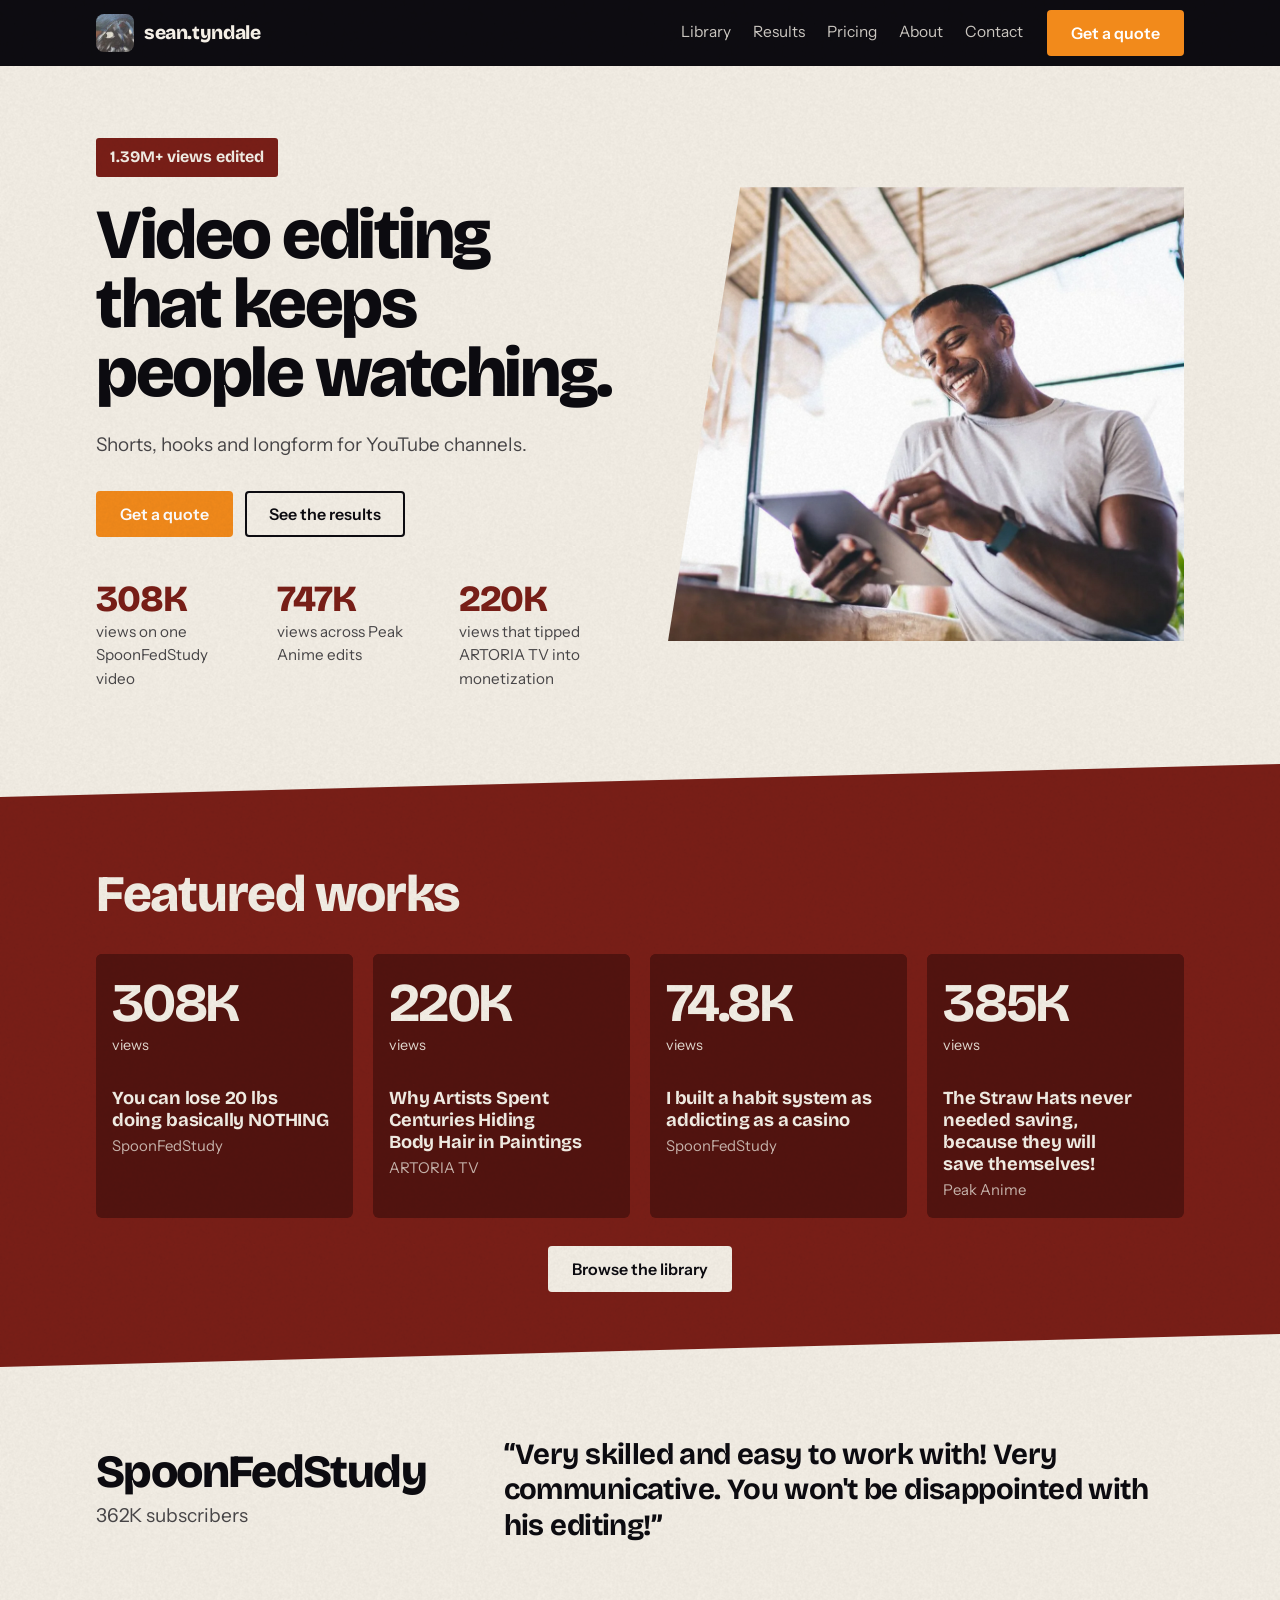
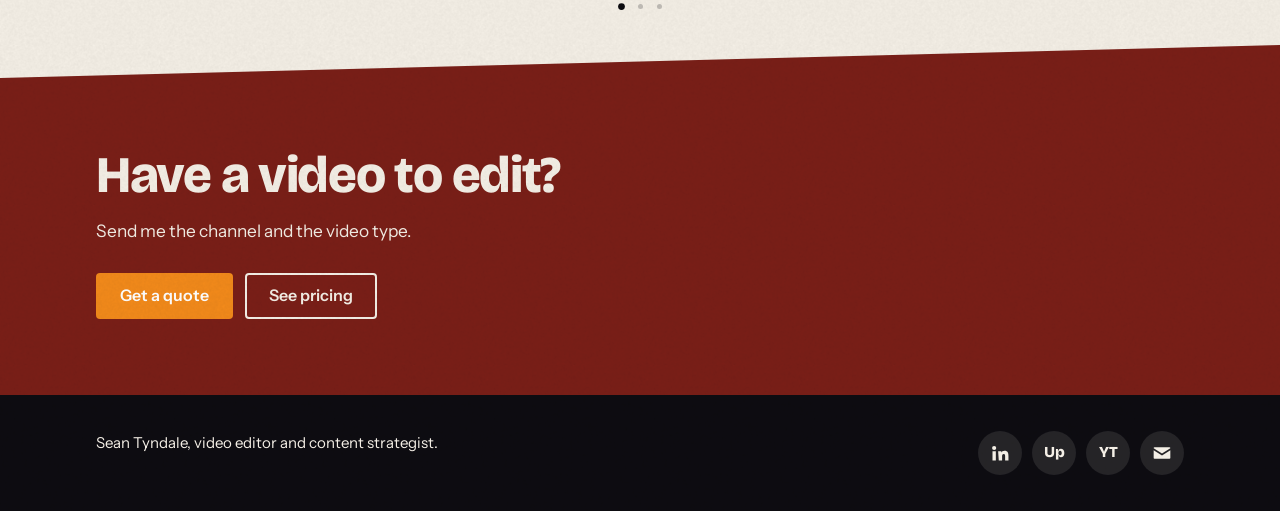
==== index.html @ 6c9477a0 "v213" ====
<!doctype html><html lang="en"><head><!-- build B213-202610221207 --><meta charset="utf-8"><meta name="viewport" content="width=device-width, initial-scale=1, viewport-fit=cover"><title>YouTube Video Editor for Shorts, Hooks and Longform | Sean Tyndale</title><meta name="description" content="Freelance YouTube video editor with 1.39M+ views edited. Shorts, hooks and longform for creators and agencies. Send your channel and get a quote."><link rel="canonical" href="https://seantyndale.com/"><meta name="robots" content="index, follow, max-image-preview:large"><meta name="author" content="Sean Tyndale"><meta property="og:type" content="website"><meta property="og:site_name" content="Sean Tyndale Edits"><meta property="og:locale" content="en_US"><meta property="og:title" content="YouTube Video Editor for Shorts, Hooks and Longform | Sean Tyndale"><meta property="og:description" content="Freelance YouTube video editor with 1.39M+ views edited. Shorts, hooks and longform for creators and agencies. Send your channel and get a quote."><meta property="og:url" content="https://seantyndale.com/"><meta property="og:image" content="https://seantyndale.com/img/og.jpg"><meta property="og:image:width" content="1200"><meta property="og:image:height" content="630"><meta property="og:image:alt" content="Sean Tyndale, freelance video editor, smiling while he works on a tablet"><meta name="twitter:card" content="summary_large_image"><meta name="twitter:title" content="YouTube Video Editor for Shorts, Hooks and Longform | Sean Tyndale"><meta name="twitter:description" content="Freelance YouTube video editor with 1.39M+ views edited. Shorts, hooks and longform for creators and agencies. Send your channel and get a quote."><meta name="twitter:image" content="https://seantyndale.com/img/og.jpg"><script type="application/ld+json">{"@context": "https://schema.org", "@graph": [{"@type": "WebSite", "@id": "https://seantyndale.com/#site", "url": "https://seantyndale.com/", "name": "Sean Tyndale Edits", "inLanguage": "en"}, {"@type": ["ProfessionalService", "Person"], "@id": "https://seantyndale.com/#sean", "name": "Sean Tyndale", "jobTitle": "Video editor and content strategist", "url": "https://seantyndale.com/", "image": "https://seantyndale.com/img/og.jpg", "email": "styndale3gatech@gmail.com", "description": "Freelance video editor for YouTube channels. Shorts, hooks and longform.", "knowsAbout": ["Video editing", "YouTube", "Short-form video", "Longform video", "Motion graphics", "Audience retention"], "alumniOf": {"@type": "CollegeOrUniversity", "name": "Georgia Institute of Technology"}, "areaServed": "Worldwide", "priceRange": "$500 to $3,000", "sameAs": ["https://www.linkedin.com/in/seantyndale/", "https://www.upwork.com/freelancers/~01fd2a1ac1d4c8163d", "https://ytjobs.co/talent/profile/598600"], "makesOffer": [{"@type": "Offer", "name": "Project-based video edit", "price": "500", "priceCurrency": "USD", "description": "Per video, up to 15 minutes, 2 revisions"}, {"@type": "Offer", "name": "Monthly retainer", "price": "1800", "priceCurrency": "USD", "description": "2 longform and 2 short videos per month"}, {"@type": "Offer", "name": "Premium partner", "price": "3000", "priceCurrency": "USD", "description": "3 longform and 3 short videos per month"}]}]}</script><link rel="icon" type="image/png" href="img/favicon.png"><link rel="preload" href="fonts/bricolage.woff2" as="font" type="font/woff2" crossorigin><link rel="preload" href="fonts/instrument-400.woff2" as="font" type="font/woff2" crossorigin><style>#ld{position:fixed;left:50%;bottom:max(20px,env(safe-area-inset-bottom,0px));transform:translate(-50%,12px);z-index:99;display:flex;align-items:center;gap:10px;padding:11px 18px;border-radius:999px;background:#0D0C11;color:#F4EFE6;font:500 14px/1 system-ui,Arial,sans-serif;opacity:0;pointer-events:none;transition:opacity .25s,transform .25s}#ld.on{opacity:1;transform:translate(-50%,0)}#ld i{width:16px;height:16px;border-radius:50%;border:2px solid rgba(244,239,230,.3);border-top-color:#F4EFE6;animation:ldspin .8s linear infinite}@keyframes ldspin{to{transform:rotate(360deg)}}@media(prefers-reduced-motion:reduce){#ld i{animation-duration:2.4s}}</style><script>document.documentElement.className="js";(function(){var el,t;function show(){if(!el&&document.body){el=document.createElement("div");el.id="ld";el.setAttribute("role","status");el.innerHTML="<i></i><span>Loading</span>";document.body.appendChild(el)}if(el)el.className="on"}function hide(){clearTimeout(t);if(el)el.className=""}t=setTimeout(function(){if(document.readyState==="loading")show()},800);document.addEventListener("DOMContentLoaded",hide);addEventListener("load",hide);addEventListener("pageshow",hide);document.addEventListener("click",function(e){var a=e.target.closest&&e.target.closest("a[href]");if(!a||e.defaultPrevented||e.metaKey||e.ctrlKey||e.shiftKey||e.button||a.target||a.hasAttribute("download"))return;var u=a.getAttribute("href")||"";if(!u||u.charAt(0)==="#"||/^(mailto|tel):/i.test(u)||(a.host&&a.host!==location.host))return;clearTimeout(t);t=setTimeout(show,300)})})()</script><link rel="stylesheet" href="styles.css?v=B213-202610221207"></head><body><header class="site-head"><div class="wrap head-in"><a class="mark" href="index.html" aria-label="sean.tyndale, home"><img class="mark-icon" src="img/bear-icon.webp" alt="" width="96" height="96" decoding="async"><span class="mark-name">sean.tyndale</span></a><nav class="links" aria-label="Pages"><a href="library.html">Library</a><a href="results.html">Results</a><a href="pricing.html">Pricing</a><a href="about.html">About</a><a href="contact.html">Contact</a></nav><a class="btn btn-cta" href="contact.html">Get a quote</a></div></header><main>
<section class="hero">
  <div class="wrap">
    <div>
      <span class="badge">1.39M+ views edited</span>
      <h1>Video editing that keeps people watching.</h1>
      <p class="sub">Shorts, hooks and longform for YouTube channels.</p>
      <div class="hero-actions"><a class="btn btn-cta" href="contact.html">Get a quote</a><a class="btn btn-ghost" href="results.html">See the results</a></div>
      <dl class="facts">
        <div><dt>308K</dt><dd>views on one SpoonFedStudy video</dd></div>
        <div><dt>747K</dt><dd>views across Peak Anime edits</dd></div>
        <div><dt>220K</dt><dd>views that tipped ARTORIA TV into monetization</dd></div>
      </dl>
    </div>
    <figure class="art"><img src="img/hero.webp" alt="Sean smiling while he works on a tablet" width="1400" height="934" fetchpriority="high" decoding="async"></figure>
  </div>
</section>

<section class="band band-blue" id="work"><div class="wrap">
  <h2>Featured works</h2>
  <div class="grid two" id="featured"></div>
  <div class="feat-more"><a class="btn btn-light" href="library.html">Browse the library</a></div>
</div></section>

<section class="band band-frost reviews"><div class="wrap">
  <div class="rv" id="rv" aria-label="What clients say">
    <figure class="rv-item on"><blockquote><p>“Very skilled and easy to work with! Very communicative. You won't be disappointed with his editing!”</p></blockquote><figcaption><strong>SpoonFedStudy</strong><span>362K subscribers</span></figcaption></figure>
    <figure class="rv-item"><blockquote><p>“He took our feedback well, communicated clearly, and consistently delivered high-quality edits that fit the style of our channel.”</p></blockquote><figcaption><strong>ARTORIA TV</strong><span>Art history channel</span></figcaption></figure>
    <figure class="rv-item"><blockquote><p>“Sean understood my brand identity from the start and translated it really well into the edit.”</p></blockquote><figcaption><strong>Stack with Charlotte</strong><span>Brand awareness channel</span></figcaption></figure>
  </div>
  <div class="rv-dots" id="rv-dots" role="tablist" aria-label="Choose a quote"></div>
</div></section>
<section class="band band-blue cta-band last"><div class="wrap"><h2>Have a video to edit?</h2><p class="lede">Send me the channel and the video type.</p><div class="hero-actions"><a class="btn btn-cta" href="contact.html">Get a quote</a><a class="btn btn-ghost" href="pricing.html">See pricing</a></div></div></section>
</main><footer class="site-foot"><div class="wrap foot-in"><span>Sean Tyndale, video editor and content strategist.</span><div class="foot-icons"><a href="https://www.linkedin.com/in/seantyndale/" target="_blank" rel="noopener" aria-label="LinkedIn"><svg viewBox="0 0 24 24" aria-hidden="true"><path d="M4.98 3.5a2.5 2.5 0 1 1 0 5 2.5 2.5 0 0 1 0-5zM3 9.75h4V21H3zM9.75 9.75h3.8v1.6h.06c.53-1 1.83-2.05 3.77-2.05 4.03 0 4.77 2.65 4.77 6.1V21h-4v-5.05c0-1.2-.02-2.75-1.68-2.75-1.68 0-1.94 1.31-1.94 2.66V21h-4z"/></svg></a><a href="https://www.upwork.com/freelancers/~01fd2a1ac1d4c8163d" target="_blank" rel="noopener" aria-label="Upwork">Up</a><a href="https://ytjobs.co/talent/profile/598600" target="_blank" rel="noopener" aria-label="YT Jobs">YT</a><a href="mailto:styndale3gatech@gmail.com" aria-label="Email"><svg viewBox="0 0 24 24" aria-hidden="true"><path d="M3 5h18a1 1 0 0 1 1 1v.4l-10 6.3L2 6.4V6a1 1 0 0 1 1-1zm19 3.75V18a1 1 0 0 1-1 1H3a1 1 0 0 1-1-1V8.75l10 6.3z"/></svg></a></div></div></footer><script src="data.js?v=B213-202610221207"></script><script src="site.js?v=B213-202610221207"></script></body></html>
---- styles.css ----
@font-face{font-family:Bricolage Grotesque;font-style:normal;font-weight:200 800;font-display:swap;src:url(fonts/bricolage.woff2) format("woff2")}@font-face{font-family:Instrument Sans;font-style:normal;font-weight:400;font-display:swap;src:url(fonts/instrument-400.woff2) format("woff2")}@font-face{font-family:Instrument Sans;font-style:normal;font-weight:500;font-display:swap;src:url(fonts/instrument-500.woff2) format("woff2")}@font-face{font-family:Instrument Sans;font-style:normal;font-weight:600;font-display:swap;src:url(fonts/instrument-600.woff2) format("woff2")}@font-face{font-family:IBM Plex Mono;font-style:normal;font-weight:400;font-display:swap;src:url(fonts/plexmono-400.woff2) format("woff2")}@font-face{font-family:IBM Plex Mono;font-style:normal;font-weight:500;font-display:swap;src:url(fonts/plexmono-500.woff2) format("woff2")}@font-face{font-family:Bricolage Grotesque;font-style:normal;font-weight:200 800;font-display:swap;src:url(fonts/bricolage.woff2) format("woff2")}@font-face{font-family:Instrument Sans;font-style:normal;font-weight:400;font-display:swap;src:url(fonts/instrument-400.woff2) format("woff2")}@font-face{font-family:Instrument Sans;font-style:normal;font-weight:500;font-display:swap;src:url(fonts/instrument-500.woff2) format("woff2")}@font-face{font-family:Instrument Sans;font-style:normal;font-weight:600;font-display:swap;src:url(fonts/instrument-600.woff2) format("woff2")}@font-face{font-family:IBM Plex Mono;font-style:normal;font-weight:400;font-display:swap;src:url(fonts/plexmono-400.woff2) format("woff2")}@font-face{font-family:IBM Plex Mono;font-style:normal;font-weight:500;font-display:swap;src:url(fonts/plexmono-500.woff2) format("woff2")}:root{--ink: #0D0C11;--blue: #7A1F18;--teal: #12388A;--orange: #F28A1B;--frost: #F4EFE6;--gold: #F6B72E;--card-ink: #15141C;--font-display: "Bricolage Grotesque", "Arial Narrow", Arial, sans-serif;--font-body: "Instrument Sans", Arial, Helvetica, sans-serif;--font-mono: "IBM Plex Mono", "Courier New", monospace;--bg: var(--ink);--fg: var(--frost);--muted: rgba(244, 239, 230, .74);--line: rgba(244, 239, 230, .2);--card: var(--card-ink);--card-fg: var(--frost);--card-muted: rgba(244, 239, 230, .74);color-scheme:dark}.band-blue{--bg: var(--blue);--fg: var(--frost);--muted: rgba(244,239,230,.84);--line: rgba(244,239,230,.34);--card-fg: var(--frost);--card-muted: rgba(244,239,230,.74)}.band-teal{--bg: var(--teal);--fg: var(--frost);--muted: rgba(244,239,230,.86);--line: rgba(244,239,230,.34);--card: var(--ink);--card-fg: var(--frost);--card-muted: rgba(244,239,230,.74)}.band-frost,.hero,.page-head{--bg: var(--frost);--fg: var(--ink);--muted: rgba(13,12,17,.74);--line: rgba(13,12,17,.24);--card: #FBF8F2;--card-fg: var(--ink);--card-muted: rgba(13,12,17,.72)}.band{background:var(--bg);color:var(--fg);padding-top:104px;padding-bottom:76px;margin-top:-34px;-webkit-clip-path:polygon(0 33px,100% 0,100% 100%,0 100%);clip-path:polygon(0 33px,100% 0,100% 100%,0 100%);position:relative}.band.last{-webkit-clip-path:polygon(0 33px,100% 0,100% 100%,0 100%);clip-path:polygon(0 33px,100% 0,100% 100%,0 100%)}*{box-sizing:border-box}html{scroll-behavior:smooth;scroll-padding-top:120px;background:var(--ink)}body{margin:0;background:var(--ink);color:var(--frost);font-family:var(--font-body);font-size:16px;line-height:1.55}body:before{content:"";position:fixed;inset:0 0 auto;height:env(safe-area-inset-top,0px);z-index:20;background:var(--ink)}a{color:inherit}:focus-visible{outline:3px solid var(--frost);outline-offset:3px}.band-frost :focus-visible,.hero :focus-visible,.page-head :focus-visible{outline-color:var(--blue)}h1,h2,h3{font-family:var(--font-display);text-wrap:balance;margin:0;line-height:1.04;letter-spacing:-.025em}p{margin:0}.wrap{max-width:1120px;margin-left:auto;margin-right:auto;padding-left:max(16px,env(safe-area-inset-left,0px));padding-right:max(16px,env(safe-area-inset-right,0px))}h2{font-size:clamp(2rem,4.6vw,3.2rem);font-weight:800;max-width:20ch}h3{font-weight:700}.lede{color:var(--muted);max-width:60ch;margin-top:16px;font-size:1.08rem}.site-head{position:-webkit-sticky;position:sticky;top:env(safe-area-inset-top,0px);z-index:19;background:var(--ink)}.head-in{display:flex;flex-wrap:wrap;align-items:center;gap:4px 24px;padding-block:10px}.mark{font-family:var(--font-display);font-weight:800;font-size:1.2rem;color:var(--frost);text-decoration:none;letter-spacing:-.02em;margin-right:auto}.links{display:flex;gap:22px}.links a{color:#f4efe6d1;text-decoration:none;font-size:.97rem;padding:8px 0;border-bottom:2px solid transparent}.links a:hover{color:var(--frost)}.links a[aria-current=page]{color:var(--frost);border-bottom-color:var(--frost)}.btn{display:inline-flex;align-items:center;justify-content:center;min-height:46px;padding:0 22px;border-radius:4px;font-family:var(--font-body);font-weight:600;font-size:1rem;text-decoration:none;cursor:pointer;border:2px solid transparent}.btn-ghost{background:transparent;color:var(--fg);border-color:var(--fg)}.btn-ghost:hover{background:#f4efe61f}.band-frost .btn-ghost:hover,.hero .btn-ghost:hover,.page-head .btn-ghost:hover{background:#0d0c1114}.hero,.page-head{position:relative;overflow:hidden;color:var(--ink);background:var(--frost)}.page-head{padding-block:64px 88px}.hero{padding-block:72px 108px}.hero .wrap{display:grid;gap:40px 56px;grid-template-columns:minmax(0,1fr) minmax(0,1fr);align-items:center}.hero h1{font-size:clamp(2.6rem,6.2vw,4.9rem);max-width:13ch;line-height:.98;letter-spacing:-.035em}.badge{display:inline-block;background:var(--ink);color:var(--frost);font-family:var(--font-display);font-weight:700;font-size:1rem;padding:7px 14px;border-radius:3px;margin-bottom:24px}.art{margin:0}.art img{display:block;width:100%;height:auto;aspect-ratio:5 / 4;object-fit:cover;object-position:58% 30%;-webkit-clip-path:polygon(14% 0,100% 0,100% 100%,0 100%);clip-path:polygon(14% 0,100% 0,100% 100%,0 100%)}.rain{position:absolute;top:0;right:0;bottom:0;left:0;width:100%;height:100%;pointer-events:none}.hero .wrap,.page-head .wrap{position:relative}.role{font-weight:500;margin-bottom:20px;font-size:1.05rem}h1{font-size:clamp(2.8rem,8.6vw,6.6rem);font-weight:800;max-width:13ch;letter-spacing:-.04em}.page-head h1{font-size:clamp(2.4rem,6.4vw,4.6rem);max-width:16ch}.hero .sub,.page-head .sub{font-size:1.18rem;max-width:52ch;margin-top:22px;color:var(--muted)}.hero-actions{display:flex;flex-wrap:wrap;gap:12px;margin-top:32px}.facts{flex-wrap:wrap;margin:44px 0 0;padding:0}.facts dt{font-family:var(--font-display);font-size:2.3rem;font-weight:800;letter-spacing:-.03em;line-height:1}.facts dd{margin:2px 0 0;color:var(--muted);font-size:.95rem}.grid{display:grid;gap:20px;grid-template-columns:repeat(auto-fill,minmax(min(100%,300px),1fr));margin-top:32px}.grid.two{grid-template-columns:repeat(auto-fit,minmax(min(100%,440px),1fr))}.card{display:flex;flex-direction:column;min-width:0;background:var(--card);color:var(--card-fg);border-radius:6px;overflow:hidden}.thumb{position:relative;aspect-ratio:2.2 / 1;max-width:100%;display:flex;flex-direction:column;justify-content:flex-end;padding:16px 16px 14px;overflow:hidden;background:var(--blue);color:var(--frost)}.thumb .tc,.thumb .res{position:absolute;z-index:1;font-family:var(--font-mono);font-size:.75rem;background:#0d0c11c7;color:var(--frost);padding:2px 6px;border-radius:3px}.card-body{display:flex;flex-direction:column;padding:16px;flex:1;min-width:0}.card h3{font-size:1.15rem;line-height:1.2;letter-spacing:-.01em}.client{color:var(--card-muted);font-size:.93rem}.desc{color:var(--card-muted);font-size:.94rem}.watch{margin-top:auto;padding-top:6px;font-weight:600;font-size:.96rem;color:var(--card-fg)}.timeline{margin-top:8px;display:flex;align-items:stretch;gap:12px}.tl-track{flex:1;display:flex;gap:3px;min-width:0}.seg{position:relative;flex-grow:var(--n, 1);flex-basis:0;min-width:88px;text-align:left;cursor:pointer;font:inherit;color:var(--frost);background:#0d0c1166;border:0;border-radius:3px;padding:12px 12px 14px}.seg .nm{font-family:var(--font-display);font-weight:700;font-size:1.15rem;display:block}.seg .ct{font-family:var(--font-mono);font-size:.8rem;color:#f4efe6c7}.seg[aria-pressed=true]{background:var(--frost);color:var(--ink)}.seg[aria-pressed=true] .ct{color:#0d0c11c2}.tl-all{flex:none;flex-grow:0;flex-basis:auto;min-width:64px}.filters{display:flex;flex-wrap:wrap;gap:12px 24px;margin-top:28px;align-items:center}.chips{display:flex;flex-wrap:wrap;gap:8px}.chip{font:inherit;font-size:.9rem;color:var(--frost);background:transparent;border:1px solid rgba(244,239,230,.5);border-radius:999px;cursor:pointer}.chip[aria-pressed=true]{background:var(--frost);color:var(--ink);border-color:var(--frost)}.typeseg button[aria-pressed=true]{background:var(--frost);color:var(--ink)}.count{color:var(--muted);font-size:.95rem}.clear{font:inherit;background:none;border:0;color:inherit;cursor:pointer;text-decoration:underline;padding:0}.empty{margin-top:28px;padding:28px;background:#f4efe614;border-radius:6px;color:var(--muted)}.split{display:grid;gap:48px;grid-template-columns:repeat(auto-fit,minmax(min(100%,420px),1fr));margin-top:36px}.bignums{display:grid;gap:32px;grid-template-columns:repeat(auto-fit,minmax(min(100%,240px),1fr));margin-top:36px}.bignums b{font-family:var(--font-display);font-weight:800;font-size:clamp(2.6rem,6vw,4rem);letter-spacing:-.03em;display:block;line-height:1}.bignums span{display:block;margin-top:8px;color:var(--muted);max-width:26ch}.reviews{display:grid;gap:28px;grid-template-columns:repeat(auto-fit,minmax(min(100%,300px),1fr));margin-top:32px}.prose{max-width:64ch;margin-top:18px;font-size:1.05rem}.prose p+p{margin-top:16px}.price{font-family:var(--font-mono);font-size:2.3rem;font-weight:500}.price small{font-size:.92rem;color:var(--card-muted)}.mail{font-family:var(--font-mono);font-size:clamp(1.1rem,3.2vw,1.6rem);-webkit-user-select:all;user-select:all;overflow-wrap:anywhere}.copied{color:var(--muted);font-size:.92rem;min-height:1.5em;margin-top:10px}.list{margin:18px 0 0;padding-left:20px;max-width:58ch;display:grid;gap:6px;font-size:1.05rem}.cta-band h2{max-width:22ch}.cta-band .hero-actions{margin-top:28px}footer.site-foot{background:var(--ink);color:var(--frost);padding-block:36px;font-size:.94rem}.foot-in{display:flex;flex-wrap:wrap;gap:12px 32px;justify-content:space-between}.foot-in nav{display:flex;flex-wrap:wrap;gap:8px 20px}.foot-in a{color:#f4efe6cc;text-decoration:none}.foot-in a:hover{color:var(--frost);text-decoration:underline}@media(max-width:700px){.links{order:3;width:100%;overflow-x:auto;padding-bottom:2px}.band{padding-block:56px}.hero{padding-block:64px 40px}.page-head{padding-block:44px 40px}.timeline{flex-wrap:wrap}.tl-track{flex-basis:100%}}@media(prefers-reduced-motion:reduce){html{scroll-behavior:auto}}.client-row{display:grid;grid-template-columns:minmax(0,1fr) minmax(0,1.7fr);align-items:start}.client-row h2{font-size:clamp(1.9rem,4vw,2.7rem)}.client-row .who{color:var(--muted);margin-top:10px;font-size:1.05rem}.client-row .bignums{margin-top:0}.client-row .bignums b{font-size:clamp(2.4rem,5vw,3.6rem)}.client-row .why{grid-column:2;color:var(--muted);max-width:52ch}@media(max-width:760px){.client-row{grid-template-columns:1fr}.client-row .why{grid-column:1}}.car-head{display:flex;align-items:center}.car-btns{gap:8px}.car-btns button{cursor:pointer}.car-btns button:disabled{cursor:default}.car-track{display:flex;gap:16px;overflow-x:auto;scroll-snap-type:x mandatory;scrollbar-width:none;padding-bottom:4px}.car-track::-webkit-scrollbar{display:none}.car-track .card{flex:0 0 min(78vw,300px);scroll-snap-align:start}.car-track .card .thumb{background:var(--blue)}.band-blue .car-track .card .thumb,.band-teal .car-track .card .thumb{background:var(--ink)}.client-row .top{margin-top:18px}.thumb.t0{background:var(--blue)}.thumb.t1{background:var(--teal)}.thumb.t2{background:#3a1410}.thumb .big{font-family:var(--font-display);font-size:clamp(2.4rem,7vw,3.4rem);line-height:.9;letter-spacing:-.04em}.thumb .sm{font-size:.9rem;margin-top:6px;color:#f4efe6e6}.thumb .play{position:absolute;top:12px;right:12px;width:36px;height:36px;border-radius:50%;background:var(--frost);place-items:center}.thumb .play svg{width:16px;height:16px;fill:var(--ink);margin-left:2px}.thumb .tc,.thumb .res{bottom:auto;top:12px}.thumb .res{left:12px}.thumb .tc{right:auto;left:12px}.thumb .tc+.res{left:64px}.car-head[hidden]{display:none}.about-grid{display:grid;gap:40px 64px;grid-template-columns:auto minmax(0,1fr);align-items:center}.portrait{width:280px;height:280px;border-radius:50%;object-fit:cover;object-position:50% 22%;display:block;background:var(--teal);padding:8px}@media(max-width:760px){.hero .wrap,.about-grid{grid-template-columns:1fr}.portrait{width:180px;height:180px}.band{padding-top:88px}}body:after{content:"";position:fixed;top:0;right:0;bottom:0;left:0;z-index:30;pointer-events:none}.card,.btn,.badge{box-shadow:none}.thumb .tc,.thumb .res,.desc{display:none}.thumb .big{font-weight:700}.hero .facts dt{color:var(--blue)}.card .watch{color:var(--orange)}.band-frost .card .watch{color:#9a4f00}.thumb.has-img img{position:absolute;top:0;right:0;bottom:0;left:0;width:100%;height:100%;object-fit:cover}.thumb.has-img img{object-position:50% 30%}.thumb.has-img.pillar img{transform:scale(2.3)}.thumb.has-img .big{position:relative;align-self:flex-start;font-size:1.5rem;line-height:1;background:#0d0c11d1;padding:6px 10px;border-radius:3px}.thumb.has-img .sm{display:none}.foot-icons{display:flex;gap:10px}.foot-icons a{width:44px;height:44px;border-radius:50%;background:#f4efe61a;color:var(--frost);display:grid;place-items:center;text-decoration:none;font-family:var(--font-display);font-weight:800;font-size:.95rem}.foot-icons a:hover{background:var(--orange);color:var(--ink)}.foot-icons svg{width:20px;height:20px;fill:currentColor}.plans{display:grid;grid-template-columns:repeat(3,minmax(0,1fr));margin-top:-34px;-webkit-clip-path:polygon(0 33px,100% 0,100% 100%,0 100%);clip-path:polygon(0 33px,100% 0,100% 100%,0 100%);position:relative}.plan{display:flex;flex-direction:column;gap:16px;padding:112px 40px;color:var(--frost)}.plan:first-child{padding-left:max(16px,calc((100vw - 1120px)/2 + 16px))}.plan:last-child{padding-right:max(16px,calc((100vw - 1120px)/2 + 16px))}.plan.p1{background:var(--blue)}.plan.p2{background:var(--teal)}.plan h2{font-size:clamp(1.5rem,2.6vw,2rem);max-width:none}.plan .price{font-family:var(--font-display);font-weight:800;font-size:clamp(2.6rem,5vw,3.8rem);letter-spacing:-.03em;line-height:1}.plan .price small{font-family:var(--font-body);font-weight:500;font-size:1rem;letter-spacing:0;opacity:.85}.plan ul{margin:8px 0 0;padding-left:20px;display:grid;gap:6px;font-size:1.05rem}.plan .fit{margin-top:4px;font-weight:600}.plan .btn{align-self:flex-start;margin-top:12px}@media(max-width:860px){.plan,.plan:nth-child(2),.plan:last-child{padding:56px max(16px,env(safe-area-inset-right,0px)) 56px max(16px,env(safe-area-inset-left,0px))}}.quote{margin:40px 0 0;max-width:62ch}.quote p{font-family:var(--font-display);font-weight:600;font-size:clamp(1.15rem,2vw,1.4rem);line-height:1.4;letter-spacing:-.01em}.quote.big{margin:0}.quote.big p{font-size:clamp(1.7rem,3.6vw,2.6rem);font-weight:700;line-height:1.15;letter-spacing:-.025em}a.card{text-decoration:none}a.card:hover .thumb{filter:brightness(1.12)}a.card:hover h3{text-decoration:underline;text-underline-offset:3px}.card-body{gap:4px}.thumb .play{display:none}.client-row .quote{grid-column:2;margin:0;max-width:52ch}.quote.clamp p{display:-webkit-box;-webkit-line-clamp:3;-webkit-box-orient:vertical;overflow:hidden}.quote.clamp.open p{display:block}.more-btn{margin-top:10px;background:none;border:0;padding:0;font:inherit;font-weight:600;color:inherit;text-decoration:underline;text-underline-offset:3px;cursor:pointer}@media(max-width:760px){.client-row .quote{grid-column:1}}.client-row .bignums>div:first-child b{color:var(--orange)}.band-frost .client-row .bignums>div:first-child b{color:var(--blue)}.mark{display:inline-flex;align-items:center;gap:10px}.mark-icon{width:38px;height:38px;border-radius:8px;object-fit:cover;display:block}.banner{position:relative;margin-top:-34px;height:clamp(240px,22vw,340px);-webkit-clip-path:polygon(0 33px,100% 0,100% 100%,0 100%);clip-path:polygon(0 33px,100% 0,100% 100%,0 100%);overflow:hidden}.banner img{position:absolute}.banner-in{margin-inline:auto}.banner .curve{position:absolute;left:0;right:0;top:76px;bottom:56px;width:100%;height:calc(100% - 132px);overflow:visible}.banner .dot{left:max(16px,env(safe-area-inset-left,0px))}.banner-in .curve{left:16px;right:auto}.facts{display:grid;grid-template-columns:repeat(3,minmax(0,1fr));gap:16px 28px;max-width:560px}.facts>div{max-width:none}.grid.two{grid-template-columns:repeat(auto-fit,minmax(min(100%,300px),1fr))}.quote.big{max-width:34em}.chip{padding:8px 14px}@media(max-width:960px){.hero .wrap{grid-template-columns:1fr}.hero{padding-block:56px 96px}.art img{aspect-ratio:16 / 10;-webkit-clip-path:polygon(8% 0,100% 0,100% 100%,0 100%);clip-path:polygon(8% 0,100% 0,100% 100%,0 100%)}}@media(max-width:560px){.facts{gap:12px 14px}.facts dt{font-size:1.7rem}.facts dd{font-size:.82rem}.head-in{padding-block:8px;gap:2px 12px}.mark{font-size:1.05rem}.btn{min-height:48px}.hero-actions .btn{flex:1 1 140px}.client-row,.bignums{gap:20px}.car-track .card{flex-basis:74vw}}@media(min-width:1500px){.wrap{max-width:1320px}.hero h1{font-size:5.6rem}.plan:first-child{padding-left:max(16px,calc((100vw - 1320px)/2 + 16px))}.plan:last-child{padding-right:max(16px,calc((100vw - 1320px)/2 + 16px))}}@media(min-width:620px)and (max-width:860px){.plan ul,.plan .fit{max-width:32em}}@media(max-width:560px){#libgrid{grid-template-columns:repeat(2,minmax(0,1fr));gap:12px}}.contact-grid{display:grid;grid-template-columns:minmax(0,1.4fr) minmax(0,1fr);gap:48px;align-items:start}.form{display:grid;gap:18px;max-width:560px}.form label{display:grid;gap:6px;font-size:.95rem;color:var(--frost)}.form input,.form select,.form textarea{font:inherit;font-size:1rem;color:var(--ink);background:var(--frost);border:2px solid transparent;border-radius:8px;padding:12px 14px;width:100%;min-width:0}.form textarea{resize:vertical}.form input:focus-visible,.form select:focus-visible,.form textarea:focus-visible{outline:3px solid var(--orange);outline-offset:2px}.form .hp{position:absolute;left:-9999px;width:1px;height:1px;opacity:0}.form .btn{justify-self:start;min-height:48px}.form-msg{margin:0;min-height:1.4em;color:var(--frost)}.mail-side{display:grid;gap:14px;justify-items:start;padding-top:4px}.side-label{margin:0;color:var(--frost);opacity:.85}@media(max-width:860px){.contact-grid{grid-template-columns:1fr;gap:40px}}.thumb.has-img .big{z-index:1}@media(min-width:1100px){.art img{aspect-ratio:5 / 4.4}}@media(min-width:1100px)and (max-width:1499px){.hero h1{font-size:4.4rem}}.thumb.has-img.tall img{object-position:50% 8%}.thumb.has-img.pillar img{transform-origin:50% 22%;object-position:50% 22%}.client-row{grid-template-columns:minmax(0,1fr);justify-items:center;text-align:center;gap:22px}.client-row .bignums{grid-template-columns:repeat(2,auto);justify-content:center;gap:20px clamp(32px,9vw,96px);text-align:center}.client-row .bignums span{margin-inline:auto}.client-row .quote,.client-row .why{grid-column:auto;margin-inline:auto;max-width:46ch;text-align:center}.client-row .more-btn{margin-inline:auto}.carousel{margin-top:44px}.car-track{justify-content:flex-start}.car-track>.card:first-child{margin-left:auto}.car-track>.card:last-child{margin-right:auto}@media(max-width:560px){.client-row .bignums{grid-template-columns:repeat(2,minmax(0,1fr));gap:16px 16px}.client-row .bignums b{font-size:clamp(1.6rem,7.6vw,2.4rem);overflow-wrap:anywhere}}.thumb:not(.has-img) .big .u{display:none}.grid.two{grid-template-columns:repeat(2,minmax(0,1fr))}@media(max-width:599px){.grid.two{grid-template-columns:1fr}}@media(min-width:1100px){.grid.two{grid-template-columns:repeat(4,minmax(0,1fr))}}.banner-in .curve-box{position:absolute}.banner-in .curve{position:absolute;top:0;right:0;bottom:0;left:0;width:100%;height:100%;overflow:visible}.banner .dot{position:absolute;border-radius:50%}.plans{--cw: 1120px;--lc: calc((100vw - var(--cw)) / 2 + 16px);grid-template-columns:calc(var(--lc) + (var(--cw) - 64px) / 3) calc((var(--cw) - 32px + 64px) / 3) minmax(0,1fr)}.plan,.plan:first-child,.plan:last-child{padding:112px 32px}.plan:first-child{padding-left:var(--lc)}@media(min-width:1500px){.plans{--cw: 1320px}}@media(max-width:1160px){.plans{--cw: calc(100vw + -0px) }}@media(max-width:860px){.plans{grid-template-columns:1fr}.plan,.plan:first-child,.plan:last-child{padding:56px max(16px,env(safe-area-inset-right,0px)) 56px max(16px,env(safe-area-inset-left,0px))}}.band-orange :focus-visible{outline-color:var(--ink)}@media(max-width:700px){.banner-grid{width:70%}}.band-teal .grid .thumb.t0,.band-teal .grid .thumb.t1,.band-teal .grid .thumb.t2{background:var(--ink)}.banner-grid{position:absolute;pointer-events:none}.banner-in{position:absolute;top:0;right:0;bottom:0;left:0;margin:0;max-width:none;padding:0}.banner .dot{left:0;top:6%;padding:0;border:0;touch-action:none}.banner .dot:after{content:"";position:absolute;top:-14px;right:-14px;bottom:-14px;left:-14px;border-radius:50%}.banner .dot:active{cursor:grabbing}.banner .dot:focus-visible{outline:3px solid var(--frost);outline-offset:4px}.banner.has-curve{cursor:default}@media(max-width:700px){.banner img{width:100%;top:0;right:0;bottom:0;left:0}.banner-in .curve-box{top:56px;bottom:56px}}.banner-in .curve{-webkit-clip-path:inset(0 calc((1 - var(--p, .5)) * 100%) 0 0);clip-path:inset(0 calc((1 - var(--p, .5)) * 100%) 0 0)}.banner{height:clamp(300px,24vw,400px)}.banner .dot{cursor:default;pointer-events:none;transition:opacity .5s}.banner .dot:after{display:none}.banner-in .curve{transition:opacity .6s ease;opacity:var(--cv, 1)}.q{position:absolute;margin:0;font-family:var(--font-display);font-size:clamp(1.3rem,2.5vw,2.5rem);color:var(--frost)}.q .w{display:inline-block}.q.in .w{opacity:1;transform:none}.q.out .w{transition-delay:0s}.q-dots button[aria-current=true]:before{background:var(--orange);width:18px;left:2px}.q-dots button:focus-visible{outline:2px solid var(--frost);outline-offset:1px;border-radius:4px}@media(max-width:760px){.q{font-size:clamp(1.15rem,5.2vw,1.5rem)}}.banner{height:clamp(320px,26vw,420px)}.banner:after{content:"";position:absolute;top:0;right:0;bottom:0;left:0;pointer-events:none}.q{left:16px;right:16px;top:13%;max-width:none;font-size:clamp(1.6rem,4.3vw,4.1rem);line-height:1.08;letter-spacing:-.03em;font-weight:800;text-wrap:wrap;text-shadow:0 2px 22px rgba(13,12,17,.55)}.q .w{opacity:0;transform:translateY(.3em);transition:opacity .8s steps(5),transform .8s steps(5);transition-delay:0s}.q .w.on{opacity:1;transform:none}.q.out .w{opacity:0;transform:none;transition:opacity .9s steps(4)}.q.static .w{transition:none!important}@media(max-width:760px){.banner img{width:90%}.q,.banner-in .curve-box{left:16px;right:16px}.q{top:12%;font-size:clamp(1.45rem,7.2vw,2rem)}}.banner{height:clamp(300px,24vw,390px);background:var(--ink)}.banner img{top:0;right:0;bottom:0;width:100%;height:100%;left:0;object-fit:cover;object-position:50% 50%;transform:scaleX(-1);filter:saturate(.86) contrast(.97) brightness(.9)}.banner:after{background:#0d0c111a}.banner-grid{top:0;right:0;bottom:0;left:46%;width:auto;opacity:var(--m, 1)}.banner-grain{position:absolute;top:0;right:0;bottom:0;left:0;pointer-events:none;mix-blend-mode:soft-light;background-image:url("data:image/svg+xml;utf8,<svg xmlns='http://www.w3.org/2000/svg' width='200' height='200'><filter id='s'><feTurbulence type='fractalNoise' baseFrequency='0.95' numOctaves='2' seed='2'/><feColorMatrix values='0 0 0 0 1 0 0 0 0 1 0 0 0 0 1 0 0 0 1.1 -.15'/></filter><rect width='100%' height='100%' filter='url(%23s)'/></svg>");background-size:200px 200px}.banner-in{z-index:3}.banner-in .curve-box{left:16px;right:16px;width:auto}.banner .dot{opacity:1}.t-big,.t-small{position:absolute;margin:0}.t-big{font-family:var(--font-display);font-size:clamp(1.3rem,2.2vw,2.2rem);text-shadow:0 1px 0 rgba(13,12,17,.5)}.t-small{font-size:clamp(.82rem,1.05vw,1rem);text-align:right;text-shadow:0 1px 0 rgba(13,12,17,.5)}.t-big span,.t-small span{display:inline-block}@media(max-width:760px){.banner{height:400px}.t-big{font-size:clamp(1.35rem,6.6vw,1.9rem)}.banner-in .curve-box{top:56%;bottom:22%}.t-small{bottom:7%}}@media(prefers-reduced-motion:reduce){.t-big span,.t-small span{opacity:1!important;transform:none!important}}.t-big,.t-small{color:var(--frost);text-shadow:none}.t-small{font-size:clamp(.72rem,.9vw,.9rem)}.banner-grain{z-index:5}.t-big span,.t-small span{will-change:opacity}.banner-wipe{position:absolute;top:0;right:0;bottom:0;left:0;pointer-events:none}.banner-wipe>*{opacity:1!important}.banner-shade{position:absolute;top:0;right:0;bottom:0;left:0;pointer-events:none;z-index:1;background:radial-gradient(ellipse 62% 78% at 0% 0%,#0d0c119e 0,#0d0c1157 48%,#0d0c1100);opacity:var(--ts, 0)}.t-big,.t-small{opacity:1;mix-blend-mode:normal;font-family:var(--font-display)}.t-big{left:18px;right:auto;top:16%;max-width:88%;font-weight:800;font-size:clamp(1.7rem,3.7vw,3.7rem);line-height:1.02;letter-spacing:-.035em;color:var(--frost);white-space:nowrap;-webkit-mask-image:linear-gradient(90deg,#000 calc(var(--r) - 12%),transparent var(--r));mask-image:linear-gradient(90deg,#000 calc(var(--r) - 12%),transparent var(--r))}.t-small{left:auto;right:18px;font-size:clamp(.8rem,1vw,1rem);color:var(--frost);-webkit-mask-image:linear-gradient(90deg,#000 calc(var(--r) - 25%),transparent var(--r));mask-image:linear-gradient(90deg,#000 calc(var(--r) - 25%),transparent var(--r))}@media(max-width:760px){.t-big{left:16px;top:11%;white-space:normal;max-width:80%;font-size:clamp(1.7rem,8.6vw,2.4rem)}}.t-small{right:clamp(22px,3vw,48px);bottom:8%;font-weight:600;font-size:clamp(1.05rem,1.55vw,1.5rem);letter-spacing:-.01em;--r: calc(var(--ts, 0) * 118%)}@media(max-width:760px){.t-small{font-size:1.05rem;right:20px}}.t-big{--r: calc(var(--tb, 0) * 128%)}:root{--orange-deep: #C2540A}.plan.p3 .price small{color:var(--frost);opacity:.9}.plan.p3 :focus-visible{outline-color:var(--frost)}.page-head.tight{padding-block:40px 60px}.page-head.tight .sub{margin-top:8px}.band.contact{padding-top:76px;padding-bottom:44px}.contact .contact-grid{grid-template-columns:minmax(0,1.7fr) minmax(0,1fr);gap:40px}.contact .form{gap:12px;max-width:680px}.contact .form .row2{display:grid;grid-template-columns:1fr 1fr;gap:12px}.contact .form label{gap:4px;font-size:.88rem}.contact .form input,.contact .form select,.contact .form textarea{padding:9px 12px;font-size:.95rem;border-radius:6px}.contact .form textarea{min-height:84px}.contact .form .btn{min-height:44px;padding-block:10px}.contact .form-msg{min-height:0}.contact .form-msg:empty{display:none}.contact .mail-side{gap:10px;padding-top:22px}.contact .mail{font-size:clamp(1rem,1.6vw,1.25rem)}@media(max-width:860px){.contact .contact-grid{grid-template-columns:1fr;gap:24px}.contact .mail-side{padding-top:0}}@media(max-width:520px){.contact .form .row2{grid-template-columns:1fr}.band.contact{padding-top:64px}}.contact .form input,.contact .form select{height:42px}@media(min-width:1700px){.banner{height:clamp(390px,20vw,520px)}.t-big{font-size:clamp(3.7rem,3.4vw,6rem);left:clamp(18px,2vw,48px)}.t-small{font-size:clamp(1.5rem,1.45vw,2.2rem)}}.btn-cta{background:var(--orange);color:#fff}.btn-cta:hover{background:#ffa03a}.plan.p3{background:var(--orange);color:var(--frost)}.carousel{display:flex;flex-direction:column}.car-track{order:1;margin-top:0}.car-head{order:2;justify-content:center;font-size:.85rem;color:var(--muted)}.car-btns{display:contents}.car-head .car-btns button:first-child{order:1}.car-head .car-count{order:2;min-width:5.5em;text-align:center;font-family:var(--font-mono);font-size:.8rem;letter-spacing:.02em}.car-head .car-btns button:last-child{order:3}.car-btns button{width:36px;height:36px;border-radius:50%;border:1.5px solid currentColor;background:transparent;color:var(--fg);font-size:1rem;line-height:1;display:grid;place-items:center;padding:0;transition:background .15s,color .15s}.car-btns button:hover:not(:disabled){background:var(--fg);color:var(--bg)}.car-btns button:disabled{opacity:.28}.banner-grid{background-size:24px 24px,24px 24px,120px 120px,120px 120px;background-position:0 0;background-image:linear-gradient(rgba(244,239,230,.07) 1px,transparent 1px),linear-gradient(90deg,rgba(244,239,230,.07) 1px,transparent 1px),linear-gradient(rgba(244,239,230,.13) 1px,transparent 1px),linear-gradient(90deg,rgba(244,239,230,.13) 1px,transparent 1px);-webkit-mask-image:linear-gradient(90deg,transparent 0,transparent 40%,#000 80%);mask-image:linear-gradient(90deg,transparent 0,transparent 40%,#000 80%)}.banner-grain{opacity:.26}.banner-wipe{--e: calc(var(--p, 0) * 130%);-webkit-mask-image:linear-gradient(90deg,#000 calc(var(--e) - 32%),rgba(0,0,0,.6) calc(var(--e) - 18%),rgba(0,0,0,.2) calc(var(--e) - 7%),transparent var(--e));mask-image:linear-gradient(90deg,#000 calc(var(--e) - 32%),rgba(0,0,0,.6) calc(var(--e) - 18%),rgba(0,0,0,.2) calc(var(--e) - 7%),transparent var(--e))}.banner img{image-rendering:auto;backface-visibility:hidden}@media(max-width:760px){.banner-grid{background-size:20px 20px,20px 20px,100px 100px,100px 100px}}.band-teal .lede{color:var(--frost);opacity:.92;margin-bottom:28px}.band-blue .thumb.t0,.band-blue .thumb.t1,.band-blue .thumb.t2{background:var(--ink)}.band-frost .quote.big{margin-left:auto;margin-right:0;max-width:min(30em,100%)}@media(max-width:760px){.band-frost .quote.big{margin-left:0}}.band-teal a.card.big-link.lib:focus-visible{background-position:0 0;background-color:transparent}.band-teal .big-link.lib:focus-visible h3,.band-teal .big-link.lib:focus-visible .n,.band-teal .big-link.lib:focus-visible:after{color:var(--ink)}.band-teal a.card.big-link.lib:focus-visible{text-decoration:none}.car-head .car-count{display:none}.car-head{gap:12px;margin-top:16px}@media(min-width:600px)and (max-width:1099px){.hero h1{max-width:16ch;font-size:clamp(3rem,7.4vw,4.6rem)}.art img{object-position:58% 22%}}@media(max-width:760px){.banner img{object-position:58% 50%}.banner-grid{top:0;right:0;bottom:0;left:52%}}.band-teal a.card.big-link.lib:focus-visible{background:var(--frost)}.band-teal .band-teal .lede{margin-bottom:0}.feat-more{margin-top:28px}.btn-light{background:#fff;color:var(--ink)}.btn-light:hover{background:var(--frost)}.band.reviews{padding-block:96px 84px}.rv{display:grid}.rv-item{grid-area:1 / 1;margin:0;display:grid;grid-template-columns:minmax(0,1fr) minmax(0,1.5fr);gap:clamp(28px,6vw,96px);align-items:center;opacity:0;visibility:hidden}.rv-item.on{opacity:1;visibility:visible}.rv-item blockquote{margin:0;order:2}.rv-item blockquote p{font-family:var(--font-display);font-weight:700;font-size:clamp(1.4rem,2.5vw,2.2rem);line-height:1.2;letter-spacing:-.02em;color:var(--frost)}.rv-item figcaption{order:1;display:grid;gap:6px}.rv-item figcaption strong{font-family:var(--font-display);font-weight:800;font-size:clamp(2rem,3.6vw,3.4rem);line-height:1;letter-spacing:-.035em;color:var(--frost)}.rv-item figcaption span{font-size:clamp(1rem,1.5vw,1.25rem);color:#f4efe6c7}.rv.static .rv-item{grid-area:auto;opacity:1;visibility:visible;margin-bottom:40px}@media(max-width:860px){.rv-item{gap:18px}.rv-item blockquote{order:1}.rv-item figcaption{order:2}.band.reviews{padding-block:84px 64px}}.feat-more .btn-light{background:var(--frost);color:var(--ink)}.feat-more .btn-light:hover{background:#fff}.rv-item figcaption small{font-size:.85rem;letter-spacing:.02em;color:#f4efe69e;margin-top:2px}.rv-item blockquote p{font-size:clamp(1.3rem,2.3vw,2rem)}.rv-dots button{width:14px;height:14px;padding:0;border:0;background:transparent;cursor:pointer;display:grid;place-items:center}.rv-dots button.on:before{transform:scale(1.35)}.rv.static~.rv-dots{display:none}.rv-item{grid-template-columns:minmax(0,.8fr) minmax(0,1.5fr);gap:clamp(24px,3.5vw,56px)}.rv-dots{display:flex;margin-top:36px}.rv-dots span{width:5px;height:5px;border-radius:50%;background:var(--orange);opacity:.35;transition:opacity .6s ease}.rv-dots span.on{opacity:1}@media(max-width:860px){.rv-item{grid-template-columns:1fr}}.rv-item{transition:opacity .45s ease,visibility 0s linear .45s}.rv-item.on{transition:opacity .6s ease .5s,visibility 0s linear .5s}.rv-dots{gap:2px}.rv-dots span,.rv-dots button{all:unset;box-sizing:border-box;width:17px;height:17px;display:grid;place-items:center;cursor:pointer}.rv-dots button:before{content:"";width:5px;height:5px;border-radius:50%;background:var(--orange);opacity:.35;transition:opacity .3s ease}.rv-dots button.on:before{opacity:1}.rv-dots button:focus-visible{outline:2px solid var(--frost);outline-offset:0;border-radius:50%}.rv.fast .rv-item,.rv.fast .rv-item.on{transition:opacity .12s ease,visibility 0s}.feat-more{width:100%;display:flex;justify-content:center}.band.band-teal.reviews,.band.band-frost.reviews{margin-top:-34px}.reviews .rv-item blockquote p,.reviews .rv-item figcaption strong{color:var(--ink)}.reviews .rv-item figcaption span{color:#0d0c11bd}.reviews .rv-item figcaption small{color:#0d0c1194}.cta-band.band-teal h2,.cta-band.band-teal .lede{color:var(--frost)}.cta-band.band-teal .btn-ghost{color:var(--frost);border-color:var(--frost);background:transparent}.cta-band.band-teal .btn-ghost:hover{background:var(--frost);color:var(--ink)}.reviews .rv-dots button:before{background:var(--ink);opacity:.22}.reviews .rv-dots button.on:before{opacity:1}.rv-dots{width:100%;justify-content:center;margin:40px auto 0;padding:0}.band.reviews{padding-top:92px;padding-bottom:64px}.reviews .rv-dots{margin-top:44px;justify-content:center;width:100%}@media(max-width:860px){.band.reviews{padding-top:88px;padding-bottom:56px}.reviews .rv-dots{margin-top:32px}}.band.band-frost.reviews{padding-block:92px 64px;display:block}@media(max-width:860px){.band.band-frost.reviews{padding-block:88px 56px}}.banner-grid{display:none!important}.banner img,.banner-wipe img{position:absolute;top:0;right:0;bottom:0;left:0;width:100%;height:100%;max-width:none;object-fit:cover;object-position:50% 50%;transform:none;filter:none;-webkit-mask-image:none;mask-image:none;display:block}.banner-in .curve-box{top:40%;bottom:17%}.banner-in .curve{stroke-width:3.5;filter:drop-shadow(0 2px 6px rgba(13,12,17,.75))}.banner .dot{width:22px;height:22px;margin:-11px 0 0 -11px;background:var(--orange);box-shadow:0 0 0 5px #0d0c1173,0 0 22px 5px #f28a1b99}@media(min-width:1700px){.banner .dot{width:28px;height:28px;margin:-14px 0 0 -14px}}@media(max-width:899px){.banner{height:clamp(250px,64vw,430px)}.banner img,.banner-wipe img{object-position:0% 50%}.banner-wipe{--e: calc(var(--p, 0) * 142%);-webkit-mask-image:linear-gradient(180deg,#000 calc(var(--e) - 36%),rgba(0,0,0,.6) calc(var(--e) - 22%),rgba(0,0,0,.2) calc(var(--e) - 9%),transparent var(--e));mask-image:linear-gradient(180deg,#000 calc(var(--e) - 36%),rgba(0,0,0,.6) calc(var(--e) - 22%),rgba(0,0,0,.2) calc(var(--e) - 9%),transparent var(--e))}.t-big{left:16px;right:auto;top:40px;max-width:78%;white-space:normal;font-size:clamp(1.4rem,5.4vw,2.6rem)}.banner-in .curve-box{left:16px;right:16px;top:46%;bottom:30%}.t-small{right:16px;bottom:40px;font-size:clamp(.95rem,3.4vw,1.3rem)}.banner .dot{width:18px;height:18px;margin:-9px 0 0 -9px;box-shadow:0 0 0 4px #0d0c1173,0 0 16px 4px #f28a1b99}}@media(max-width:899px){.about-grid{gap:0;grid-template-columns:1fr}.about-body{padding-top:24px}.about-body .portrait{width:100vw;max-width:none;height:auto;aspect-ratio:1 / 1;margin-inline:calc(50% - 50vw);border-radius:0;padding:0;background:none;object-fit:cover;object-position:50% 18%;-webkit-clip-path:polygon(0 28px,100% 0,100% 100%,0 100%);clip-path:polygon(0 28px,100% 0,100% 100%,0 100%);margin-bottom:28px}}@media(max-width:899px){.carousel .car-head{display:none}.car-track{margin-inline:calc(50% - 50vw);padding-inline:max(16px,env(safe-area-inset-left,0px));scroll-padding-inline:max(16px,env(safe-area-inset-left,0px));-webkit-overflow-scrolling:touch;overscroll-behavior-x:contain;margin-top:0}.car-track>.card:first-child{margin-left:0}.car-track>.card:last-child{margin-right:0}.car-track .card{flex-basis:min(78vw,320px)}.car-track:after{content:"";flex:0 0 1px}}@media(min-width:600px)and (max-width:899px){.about-body .portrait{aspect-ratio:2 / 1;object-position:50% 28%}}@media(min-width:900px){.page-head.joined{-webkit-clip-path:none;clip-path:none;padding-bottom:8px}.band.about-body{-webkit-clip-path:none;clip-path:none;margin-top:0;padding-block:40px 96px}}.band-blue{--card: #531410}.band-blue .car-track .card .thumb,.band-blue .thumb.t0,.band-blue .thumb.t1,.band-blue .thumb.t2{background:#531410}.hero .badge{background:var(--blue);color:var(--frost)}.cta-band.band-blue h2,.cta-band.band-blue .lede{color:var(--frost)}.cta-band.band-blue .btn-ghost{color:var(--frost);border-color:var(--frost);background:transparent}.cta-band.band-blue .btn-ghost:hover{background:var(--frost);color:var(--ink)}.band-teal.lib-grid{--card: #0B2560}.band-teal.lib-grid .grid .thumb.t0,.band-teal.lib-grid .grid .thumb.t1,.band-teal.lib-grid .grid .thumb.t2,.band-teal.lib-grid .car-track .card .thumb{background:#0b2560}.lib-filter .seg{color:var(--ink);background:#0d0c1114}.lib-filter .seg .ct{color:#0d0c11b3}.lib-filter .seg[aria-pressed=true]{background:var(--ink);color:var(--frost)}.lib-filter .seg[aria-pressed=true] .ct{color:#f4efe6cc}.lib-filter .chip{color:var(--ink);border-color:#0d0c1166}.lib-filter .chip[aria-pressed=true]{background:var(--ink);color:var(--frost);border-color:var(--ink)}.lib-filter .clear{color:var(--ink)}.lib-filter .seg[aria-pressed=true],.lib-filter .chip[aria-pressed=true]{background:#0b2560;border-color:#0b2560;color:var(--frost)}@media(max-width:700px){.band.lib-filter{padding-block:40px 44px!important}.lib-filter .chips{gap:6px}.lib-filter .chip{font-size:.84rem;padding:7px 11px}.lib-filter .timeline{flex-wrap:nowrap;gap:4px;margin-top:0}.lib-filter .tl-track{flex:1 1 0;flex-basis:0;gap:4px}.lib-filter .seg{min-width:0;padding:10px 8px 11px}.lib-filter .tl-all{min-width:0;flex:0 0 auto}.lib-filter .seg .nm{font-size:.95rem}.lib-filter .seg .ct{font-size:.68rem;white-space:nowrap}.lib-filter .filters{margin-top:18px}}@media(min-width:701px)and (max-width:1000px){.band.lib-filter{padding-block:40px 48px!important}}.thumb.has-img img{backface-visibility:hidden}@media(min-width:701px){.page-head.lib-head{padding-bottom:50px}}html{overscroll-behavior-y:none}body:after{background-image:url(img/grain.webp);background-size:160px 160px;opacity:1;mix-blend-mode:normal;transform:none;will-change:auto}.site-head{transform:translateZ(0);-webkit-backface-visibility:hidden;backface-visibility:hidden}.band,.band.last{-webkit-clip-path:none;clip-path:none;background-color:transparent}body:after{display:none}.band,.band.last{background-image:linear-gradient(to bottom right,transparent calc(50% - .5px),var(--bg) calc(50% + .5px)),linear-gradient(var(--bg),var(--bg));background-size:100% 33px,100% calc(100% - 33px);background-position:0 0,0 100%;background-repeat:no-repeat}@media(min-width:900px){.band.about-body{background-image:none;background-color:var(--bg)}}.band:before,.hero:before,.page-head:before,.plans:after{content:"";position:absolute;left:0;right:0;top:0;bottom:34px;z-index:1;pointer-events:none;background:url(img/grain.webp) 0 0 / 160px 160px repeat}.band.last:before{bottom:0}@media(min-width:900px){.page-head.joined:before{bottom:0}}footer.site-foot,.site-head{background-image:url(img/grain.webp);background-size:160px 160px}.page-head:has(+.plans):before,.band:has(+.banner):before,.page-head:has(+.banner):before{bottom:0}.band,.hero,.page-head,.plans{isolation:isolate}body:before{display:none}.site-head{top:0;padding-top:env(safe-area-inset-top,0px)}html{scroll-padding-top:calc(120px + env(safe-area-inset-top,0px))}@media(max-width:700px){.page-head:not(.lib-head):not(.joined):not(.tight){padding-block:44px 62px}}.form select{-webkit-appearance:none;-moz-appearance:none;appearance:none;background-color:var(--frost);background-image:url("data:image/svg+xml,%3Csvg xmlns='http://www.w3.org/2000/svg' width='12' height='8' viewBox='0 0 12 8'%3E%3Cpath d='M1 1.5l5 5 5-5' fill='none' stroke='%230D0C11' stroke-width='2' stroke-linecap='round' stroke-linejoin='round'/%3E%3C/svg%3E");background-repeat:no-repeat;background-position:right 14px center;background-size:12px 8px;padding-right:38px;box-shadow:none;cursor:pointer}body{min-height:100vh;min-height:100dvh;display:flex;flex-direction:column}body>main{flex:1 0 auto;display:flex;flex-direction:column}body>main>:last-child{flex:1 0 auto}@media(max-width:700px){.site-head .btn-cta{display:none}.head-in{flex-wrap:nowrap;gap:12px;padding-block:8px;align-items:center}.mark{margin-right:0;flex:none}.mark-name{position:absolute;width:1px;height:1px;overflow:hidden;-webkit-clip-path:inset(50%);clip-path:inset(50%);white-space:nowrap}.links{flex:1 1 auto;min-width:0;justify-content:space-between;align-items:center;gap:0}.links a{font-size:.9rem;padding:10px 0}.links a[href="contact.html"]{display:inline-flex;align-items:center;justify-content:center;min-height:40px;padding:0 14px;border-radius:4px;border-bottom:0;background:var(--orange);color:var(--ink);font-weight:600}.links a[href="contact.html"]:hover,.links a[href="contact.html"]:active{background:#ffa03a;color:var(--ink)}.hero{padding-bottom:0}.art{position:relative;margin-inline:calc(50% - 50vw)}.art img{aspect-ratio:4 / 3;-webkit-clip-path:none;clip-path:none;object-position:58% 30%}}@media(max-width:350px){.links a{font-size:.8rem}.links a[href="contact.html"]{padding:0 10px}.head-in{gap:8px}}.page-head .wrap.has-aside{display:grid;grid-template-columns:minmax(0,1fr) auto;gap:32px 56px;align-items:end}.ph-aside{display:flex;gap:12px 44px;padding-bottom:6px}.ph-aside b{display:block;font-family:var(--font-display);font-weight:800;font-size:clamp(2.2rem,4.2vw,3.4rem);line-height:1;letter-spacing:-.03em;color:var(--blue)}.ph-aside span{display:block;margin-top:8px;font-size:.95rem;color:var(--muted)}@media(max-width:860px){.page-head .wrap.has-aside{display:block}.ph-aside{display:none}}.page-head.lib-head{padding-block:40px 52px}.lib-head .sub{margin-top:10px}.band.lib-filter{padding-block:20px 36px!important}.band.lib-grid{padding-top:44px!important}.card.feat{grid-column:1 / -1}.card.feat h3{font-size:1.35rem}@media(min-width:900px){.card.feat{flex-direction:row}.card.feat .thumb{flex:0 0 62%}.card.feat .card-body{justify-content:center;padding:32px 40px;gap:10px}.card.feat h3{font-size:2rem;letter-spacing:-.02em}.card.feat .client{font-size:1.05rem}}@media(min-width:701px)and (max-width:960px){.hero .wrap{grid-template-columns:minmax(0,1.05fr) minmax(0,1fr);gap:32px;align-items:center}.hero{padding-block:48px 72px}.hero h1{font-size:clamp(2.5rem,6vw,3.3rem)}.art img{aspect-ratio:4 / 5;-webkit-clip-path:polygon(14% 0,100% 0,100% 100%,0 100%);clip-path:polygon(14% 0,100% 0,100% 100%,0 100%);object-position:62% 30%}}@media(max-width:700px){.hero{padding-top:28px}.hero h1{font-size:clamp(2.3rem,10.4vw,2.9rem)}.hero .sub{margin-top:12px;font-size:1.05rem}.hero-actions{margin-top:20px}.facts{margin-top:24px}}@media(min-width:900px){.about-grid{grid-template-columns:minmax(0,5fr) minmax(0,6fr);gap:0 72px;align-items:center}.about-body .portrait{width:100%;height:auto;aspect-ratio:4 / 5;border-radius:0;padding:0;background:none;object-fit:cover;object-position:50% 22%;-webkit-clip-path:polygon(12% 0,100% 0,100% 100%,0 100%);clip-path:polygon(12% 0,100% 0,100% 100%,0 100%)}}.side-note{margin-top:18px;color:var(--frost);font-size:.98rem;max-width:30ch;line-height:1.45}@media(max-width:860px){.plan,.plan:first-child,.plan:last-child{align-items:center;text-align:center;gap:12px;padding-block:48px 52px}.plan:first-child{padding-top:92px}.plan ul{list-style:none;padding-left:0;margin-top:6px;justify-items:center;gap:8px;max-width:none}.plan .fit{max-width:none;margin-top:10px;padding-top:14px;border-top:1px solid currentColor;border-top-color:#f4efe64d;min-width:12em}.plan.p3 .fit{border-top-color:#0d0c114d}.plan .price small{display:block;margin-top:8px}}.side-reply{margin-top:2px;color:var(--frost);font-size:.98rem;max-width:30ch;line-height:1.45;opacity:.92}.contact .thanks{display:grid;justify-items:start;gap:8px;padding-block:24px 40px}.thanks-line{color:var(--frost);font-size:1.15rem;margin:0}@media(max-width:700px){.contact .thanks{justify-items:center;text-align:center}.contact .thanks .hero-actions{justify-content:center}}.peek{position:relative;z-index:0;margin-top:-34px;height:calc(33px + clamp(96px,8vw,118px));background:transparent;overflow:hidden;isolation:isolate}.peek-c{--k: 1.15}@media(max-width:700px){.peek{height:125px}.peek-c{--k: 1.75}}@media(prefers-reduced-motion:reduce){.peek-c{--k: 1.1}.ly{animation:none!important}}.stage{position:absolute;left:50%;top:50%;width:1920px;height:300px;transform:translate3d(0,var(--py, 0px),0) translate(-50%,-50%) scale(calc(var(--s, .75) * var(--k)))}.ly{position:absolute;left:0;top:0;height:300px;width:calc(var(--w) * 2);background-repeat:repeat-x;background-size:var(--w) 300px;animation:pk var(--d) linear infinite;will-change:transform}.stage{opacity:0;transition:opacity .7s ease}.peek.rdy .stage{opacity:1}.peek.off .ly{animation-play-state:paused}@keyframes pk{to{transform:translate3d(calc(var(--w) * -1),0,0)}}.band:has(+.peek):before{bottom:0}.peek:before,.peek:after{content:"";position:absolute;top:0;right:0;bottom:0;left:0;pointer-events:none;z-index:2;background:#fff}.peek:before{background:#0e0302}.peek:after{background:#0e0302}.peek:before{-webkit-clip-path:polygon(0 33px,100% 0,100% 3px,0 36px);clip-path:polygon(0 33px,100% 0,100% 3px,0 36px)}.peek:after{-webkit-clip-path:polygon(0 calc(100% - 4px),100% calc(100% - 37px),100% calc(100% - 33px),0 100%);clip-path:polygon(0 calc(100% - 4px),100% calc(100% - 37px),100% calc(100% - 33px),0 100%)}.peek-c{position:absolute;top:0;right:0;bottom:0;left:0;overflow:hidden;-webkit-clip-path:polygon(0 34.5px,100% 1.5px,100% calc(100% - 35.5px),0 calc(100% - 2.5px));clip-path:polygon(0 34.5px,100% 1.5px,100% calc(100% - 35.5px),0 calc(100% - 2.5px));background:#0d0c11}.page-head:has(+.peek):before{bottom:0}.rq{display:grid}.rq-item{grid-area:1 / 1;opacity:0;visibility:hidden;transition:opacity .5s ease,visibility 0s linear .5s}.rq-item.on{opacity:1;visibility:visible;transition:opacity .5s ease}.rq.static .rq-item{grid-area:auto;opacity:1;visibility:visible;margin-bottom:18px}.client-row .rq{grid-column:1 / -1;margin-inline:auto;max-width:46ch;width:100%;text-align:center}.client-row .rq .quote.rq-item{max-width:none;margin:0;grid-area:1 / 1}.client-row .rq.static .quote.rq-item{grid-area:auto;margin-bottom:18px}.page-head.rh-row .rh-grid{display:grid;grid-template-columns:1fr auto;align-items:last baseline;gap:24px 32px}.page-head.rh-row .sub{margin:0;text-align:right;max-width:none;white-space:nowrap;justify-self:end}@media(max-width:860px){.page-head.rh-row .rh-grid{grid-template-columns:1fr;justify-items:start}.page-head.rh-row .sub{text-align:left;white-space:normal;justify-self:start}}@media all{.peek-c:after{content:"";position:absolute;top:0;right:0;bottom:0;left:0;z-index:1;pointer-events:none;background:repeating-linear-gradient(to bottom,rgba(0,0,0,.3) 0 1px,transparent 1px 3px),repeating-linear-gradient(to right,rgba(0,0,0,.14) 0 1px,transparent 1px 3px),#06050a5c}}.btn.busy{position:relative;padding-right:48px}.btn.busy:after{content:"";position:absolute;right:18px;top:50%;width:16px;height:16px;margin-top:-8px;border-radius:50%;border:2px solid currentColor;border-top-color:transparent;animation:ldspin .8s linear infinite}.client-row .rq-dots{grid-column:1 / -1;display:flex;justify-content:center;gap:2px;margin-top:10px}.rq-dots button{all:unset;box-sizing:border-box;width:22px;height:22px;display:grid;place-items:center;cursor:pointer}.rq-dots button:before{content:"";width:7px;height:7px;border-radius:50%;background:var(--frost);opacity:.38;transition:opacity .3s ease,transform .3s ease}.rq-dots button.on:before{opacity:1;transform:scale(1.2)}.rq-dots button:focus-visible{outline:2px solid var(--frost);border-radius:50%}.rq.static~.rq-dots{display:none}.thanks-note:empty{display:none}.btn.busy:disabled{opacity:1;cursor:progress}.form-msg a{color:inherit;text-decoration:underline}@media(min-width:761px){.t-small{bottom:25%}}@media(min-width:761px)and (max-width:1100px){.t-small{bottom:36%}}.thumb.has-img img{opacity:0;transition:opacity .35s ease}.thumb.has-img img.in{opacity:1}html.js .portrait{opacity:0;transition:opacity .35s ease}html.js .portrait.in{opacity:1}@media(prefers-reduced-motion:reduce){.thumb.has-img img,html.js .portrait{transition:none}}
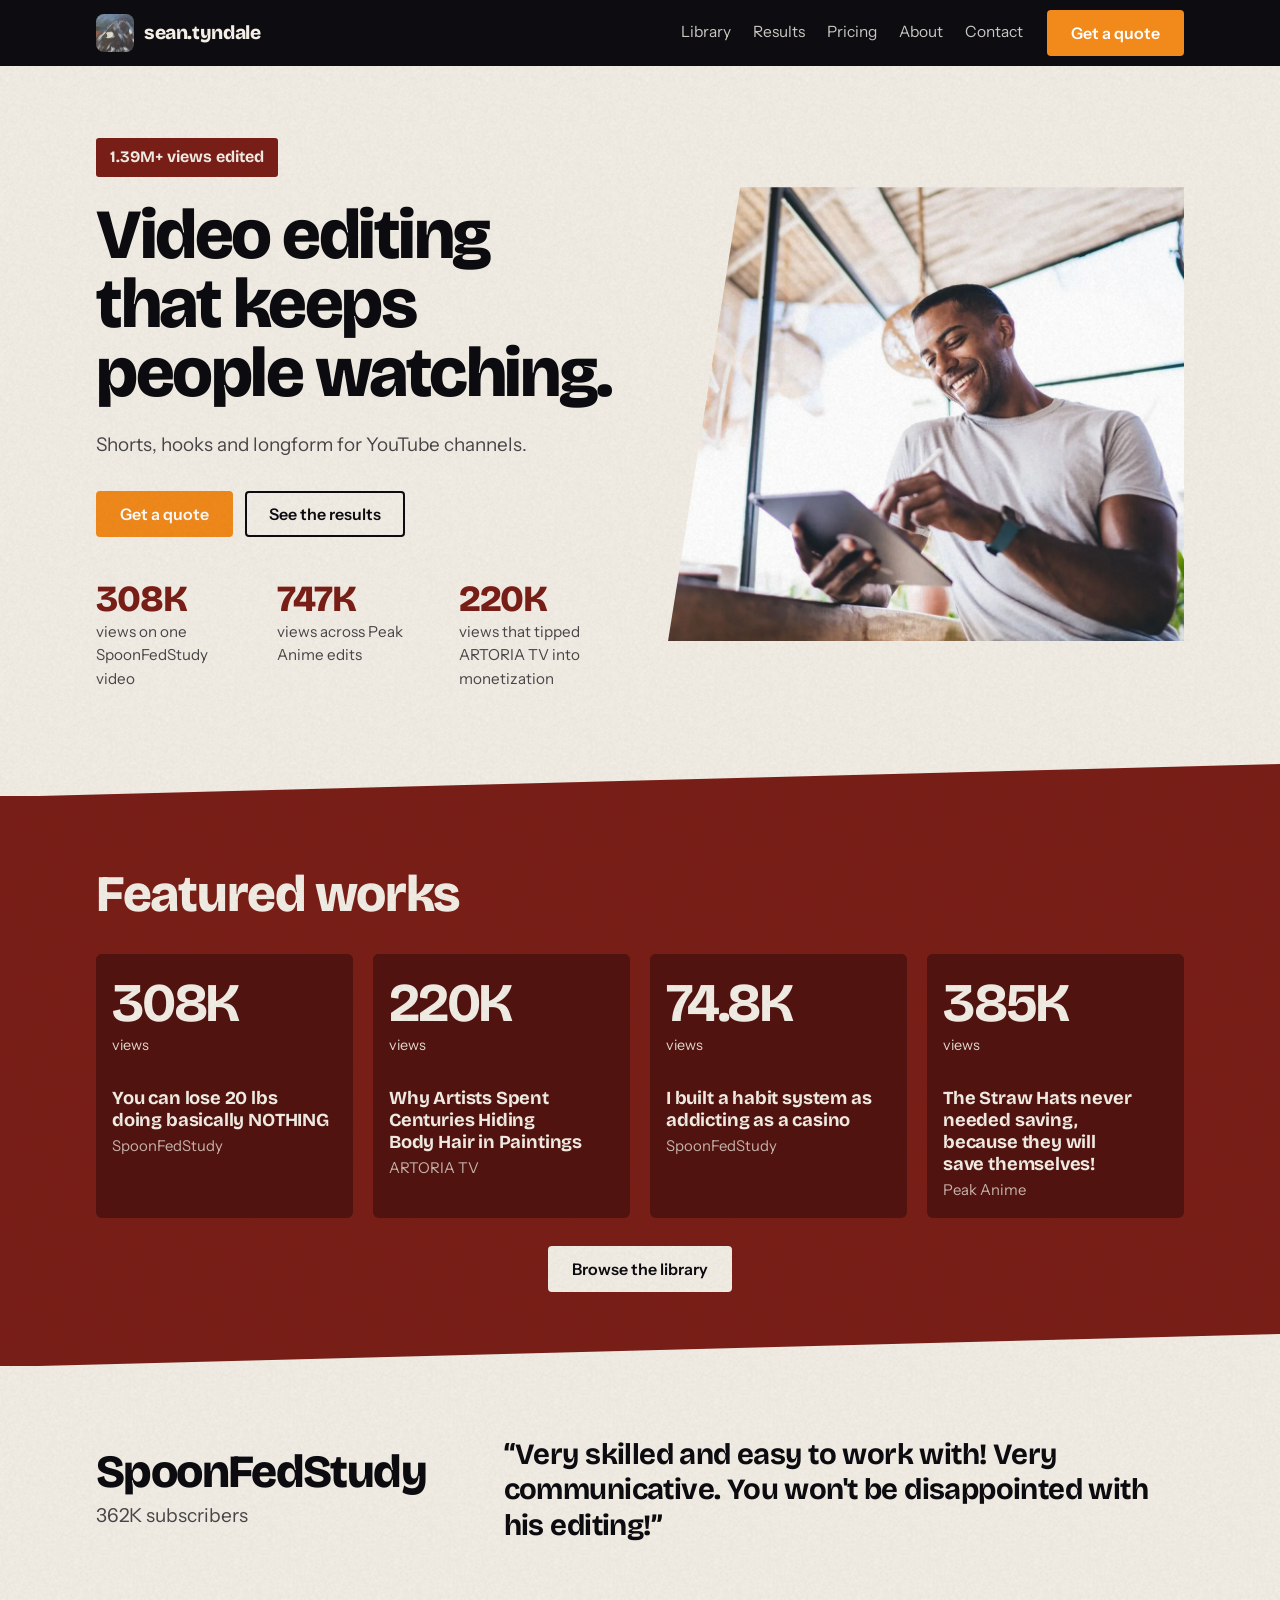
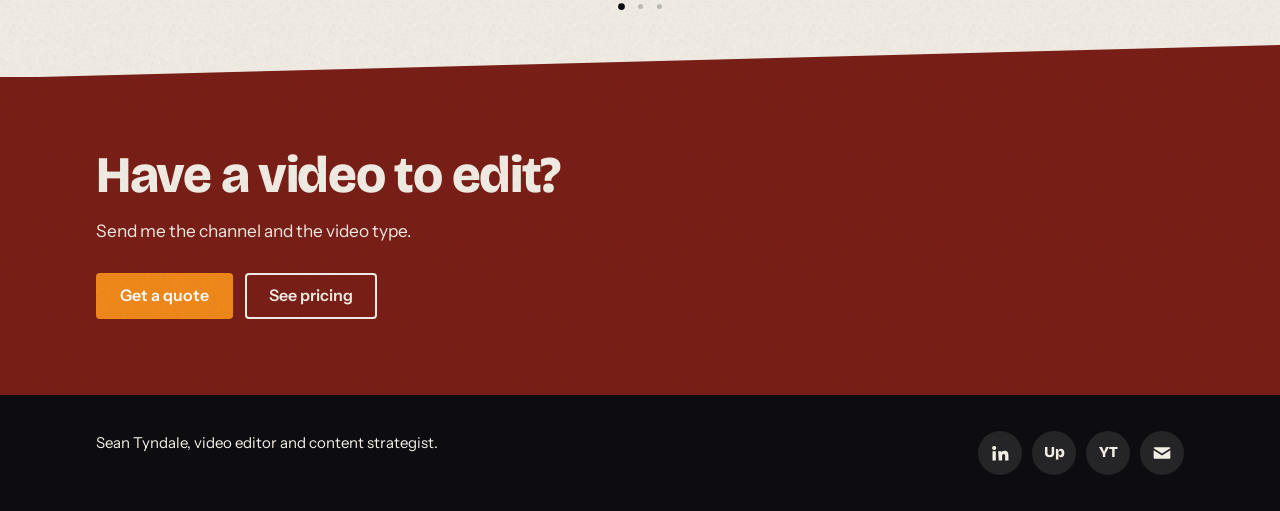
==== commit 64441616: "v227" ====
--- a/index.html
+++ b/index.html
@@ -1,4 +1,4 @@
-<!doctype html><html lang="en"><head><!-- build B213-202610221207 --><meta charset="utf-8"><meta name="viewport" content="width=device-width, initial-scale=1, viewport-fit=cover"><title>YouTube Video Editor for Shorts, Hooks and Longform | Sean Tyndale</title><meta name="description" content="Freelance YouTube video editor with 1.39M+ views edited. Shorts, hooks and longform for creators and agencies. Send your channel and get a quote."><link rel="canonical" href="https://seantyndale.com/"><meta name="robots" content="index, follow, max-image-preview:large"><meta name="author" content="Sean Tyndale"><meta property="og:type" content="website"><meta property="og:site_name" content="Sean Tyndale Edits"><meta property="og:locale" content="en_US"><meta property="og:title" content="YouTube Video Editor for Shorts, Hooks and Longform | Sean Tyndale"><meta property="og:description" content="Freelance YouTube video editor with 1.39M+ views edited. Shorts, hooks and longform for creators and agencies. Send your channel and get a quote."><meta property="og:url" content="https://seantyndale.com/"><meta property="og:image" content="https://seantyndale.com/img/og.jpg"><meta property="og:image:width" content="1200"><meta property="og:image:height" content="630"><meta property="og:image:alt" content="Sean Tyndale, freelance video editor, smiling while he works on a tablet"><meta name="twitter:card" content="summary_large_image"><meta name="twitter:title" content="YouTube Video Editor for Shorts, Hooks and Longform | Sean Tyndale"><meta name="twitter:description" content="Freelance YouTube video editor with 1.39M+ views edited. Shorts, hooks and longform for creators and agencies. Send your channel and get a quote."><meta name="twitter:image" content="https://seantyndale.com/img/og.jpg"><script type="application/ld+json">{"@context": "https://schema.org", "@graph": [{"@type": "WebSite", "@id": "https://seantyndale.com/#site", "url": "https://seantyndale.com/", "name": "Sean Tyndale Edits", "inLanguage": "en"}, {"@type": ["ProfessionalService", "Person"], "@id": "https://seantyndale.com/#sean", "name": "Sean Tyndale", "jobTitle": "Video editor and content strategist", "url": "https://seantyndale.com/", "image": "https://seantyndale.com/img/og.jpg", "email": "styndale3gatech@gmail.com", "description": "Freelance video editor for YouTube channels. Shorts, hooks and longform.", "knowsAbout": ["Video editing", "YouTube", "Short-form video", "Longform video", "Motion graphics", "Audience retention"], "alumniOf": {"@type": "CollegeOrUniversity", "name": "Georgia Institute of Technology"}, "areaServed": "Worldwide", "priceRange": "$500 to $3,000", "sameAs": ["https://www.linkedin.com/in/seantyndale/", "https://www.upwork.com/freelancers/~01fd2a1ac1d4c8163d", "https://ytjobs.co/talent/profile/598600"], "makesOffer": [{"@type": "Offer", "name": "Project-based video edit", "price": "500", "priceCurrency": "USD", "description": "Per video, up to 15 minutes, 2 revisions"}, {"@type": "Offer", "name": "Monthly retainer", "price": "1800", "priceCurrency": "USD", "description": "2 longform and 2 short videos per month"}, {"@type": "Offer", "name": "Premium partner", "price": "3000", "priceCurrency": "USD", "description": "3 longform and 3 short videos per month"}]}]}</script><link rel="icon" type="image/png" href="img/favicon.png"><link rel="preload" href="fonts/bricolage.woff2" as="font" type="font/woff2" crossorigin><link rel="preload" href="fonts/instrument-400.woff2" as="font" type="font/woff2" crossorigin><style>#ld{position:fixed;left:50%;bottom:max(20px,env(safe-area-inset-bottom,0px));transform:translate(-50%,12px);z-index:99;display:flex;align-items:center;gap:10px;padding:11px 18px;border-radius:999px;background:#0D0C11;color:#F4EFE6;font:500 14px/1 system-ui,Arial,sans-serif;opacity:0;pointer-events:none;transition:opacity .25s,transform .25s}#ld.on{opacity:1;transform:translate(-50%,0)}#ld i{width:16px;height:16px;border-radius:50%;border:2px solid rgba(244,239,230,.3);border-top-color:#F4EFE6;animation:ldspin .8s linear infinite}@keyframes ldspin{to{transform:rotate(360deg)}}@media(prefers-reduced-motion:reduce){#ld i{animation-duration:2.4s}}</style><script>document.documentElement.className="js";(function(){var el,t;function show(){if(!el&&document.body){el=document.createElement("div");el.id="ld";el.setAttribute("role","status");el.innerHTML="<i></i><span>Loading</span>";document.body.appendChild(el)}if(el)el.className="on"}function hide(){clearTimeout(t);if(el)el.className=""}t=setTimeout(function(){if(document.readyState==="loading")show()},800);document.addEventListener("DOMContentLoaded",hide);addEventListener("load",hide);addEventListener("pageshow",hide);document.addEventListener("click",function(e){var a=e.target.closest&&e.target.closest("a[href]");if(!a||e.defaultPrevented||e.metaKey||e.ctrlKey||e.shiftKey||e.button||a.target||a.hasAttribute("download"))return;var u=a.getAttribute("href")||"";if(!u||u.charAt(0)==="#"||/^(mailto|tel):/i.test(u)||(a.host&&a.host!==location.host))return;clearTimeout(t);t=setTimeout(show,300)})})()</script><link rel="stylesheet" href="styles.css?v=B213-202610221207"></head><body><header class="site-head"><div class="wrap head-in"><a class="mark" href="index.html" aria-label="sean.tyndale, home"><img class="mark-icon" src="img/bear-icon.webp" alt="" width="96" height="96" decoding="async"><span class="mark-name">sean.tyndale</span></a><nav class="links" aria-label="Pages"><a href="library.html">Library</a><a href="results.html">Results</a><a href="pricing.html">Pricing</a><a href="about.html">About</a><a href="contact.html">Contact</a></nav><a class="btn btn-cta" href="contact.html">Get a quote</a></div></header><main>
+<!doctype html><html lang="en"><head><!-- build B227-202610231635 --><meta charset="utf-8"><meta name="viewport" content="width=device-width, initial-scale=1, viewport-fit=cover"><title>YouTube Video Editor for Shorts, Hooks and Longform | Sean Tyndale</title><meta name="description" content="Freelance YouTube video editor with 1.39M+ views edited. Shorts, hooks and longform for creators and agencies. Send your channel and get a quote."><link rel="canonical" href="https://seantyndale.com/"><meta name="robots" content="index, follow, max-image-preview:large"><meta name="author" content="Sean Tyndale"><meta property="og:type" content="website"><meta property="og:site_name" content="Sean Tyndale Edits"><meta property="og:locale" content="en_US"><meta property="og:title" content="YouTube Video Editor for Shorts, Hooks and Longform | Sean Tyndale"><meta property="og:description" content="Freelance YouTube video editor with 1.39M+ views edited. Shorts, hooks and longform for creators and agencies. Send your channel and get a quote."><meta property="og:url" content="https://seantyndale.com/"><meta property="og:image" content="https://seantyndale.com/img/og.jpg"><meta property="og:image:width" content="1200"><meta property="og:image:height" content="630"><meta property="og:image:alt" content="Sean Tyndale, freelance video editor, smiling while he works on a tablet"><meta name="twitter:card" content="summary_large_image"><meta name="twitter:title" content="YouTube Video Editor for Shorts, Hooks and Longform | Sean Tyndale"><meta name="twitter:description" content="Freelance YouTube video editor with 1.39M+ views edited. Shorts, hooks and longform for creators and agencies. Send your channel and get a quote."><meta name="twitter:image" content="https://seantyndale.com/img/og.jpg"><script type="application/ld+json">{"@context": "https://schema.org", "@graph": [{"@type": "WebSite", "@id": "https://seantyndale.com/#site", "url": "https://seantyndale.com/", "name": "Sean Tyndale Edits", "inLanguage": "en"}, {"@type": ["ProfessionalService", "Person"], "@id": "https://seantyndale.com/#sean", "name": "Sean Tyndale", "jobTitle": "Video editor and content strategist", "url": "https://seantyndale.com/", "image": "https://seantyndale.com/img/og.jpg", "email": "styndale3gatech@gmail.com", "description": "Freelance video editor for YouTube channels. Shorts, hooks and longform.", "knowsAbout": ["Video editing", "YouTube", "Short-form video", "Longform video", "Motion graphics", "Audience retention"], "alumniOf": {"@type": "CollegeOrUniversity", "name": "Georgia Institute of Technology"}, "areaServed": "Worldwide", "priceRange": "$500 to $3,000", "sameAs": ["https://www.linkedin.com/in/seantyndale/", "https://www.upwork.com/freelancers/~01fd2a1ac1d4c8163d", "https://ytjobs.co/talent/profile/598600"], "makesOffer": [{"@type": "Offer", "name": "Project-based video edit", "price": "500", "priceCurrency": "USD", "description": "Per video, up to 15 minutes, 2 revisions"}, {"@type": "Offer", "name": "Monthly retainer", "price": "1800", "priceCurrency": "USD", "description": "2 longform and 2 short videos per month"}, {"@type": "Offer", "name": "Premium partner", "price": "3000", "priceCurrency": "USD", "description": "3 longform and 3 short videos per month"}]}]}</script><link rel="icon" type="image/png" href="img/favicon.png"><link rel="preload" href="fonts/bricolage.woff2" as="font" type="font/woff2" crossorigin><link rel="preload" href="fonts/instrument-400.woff2" as="font" type="font/woff2" crossorigin><script>document.documentElement.className="js"</script><link rel="preconnect" href="https://i.ytimg.com"><link rel="stylesheet" href="styles.css?v=B227-202610231635"></head><body><header class="site-head"><div class="wrap head-in"><a class="mark" href="index.html" aria-label="sean.tyndale, home"><img class="mark-icon" src="img/bear-icon.webp" alt="" width="96" height="96" decoding="async"><span class="mark-name">sean.tyndale</span></a><nav class="links" aria-label="Pages"><a href="library.html">Library</a><a href="results.html">Results</a><a href="pricing.html">Pricing</a><a href="about.html">About</a><a href="contact.html">Contact</a></nav><a class="btn btn-cta" href="contact.html">Get a quote</a></div></header><main>
 <section class="hero">
   <div class="wrap">
     <div>
@@ -31,4 +31,4 @@
   <div class="rv-dots" id="rv-dots" role="tablist" aria-label="Choose a quote"></div>
 </div></section>
 <section class="band band-blue cta-band last"><div class="wrap"><h2>Have a video to edit?</h2><p class="lede">Send me the channel and the video type.</p><div class="hero-actions"><a class="btn btn-cta" href="contact.html">Get a quote</a><a class="btn btn-ghost" href="pricing.html">See pricing</a></div></div></section>
-</main><footer class="site-foot"><div class="wrap foot-in"><span>Sean Tyndale, video editor and content strategist.</span><div class="foot-icons"><a href="https://www.linkedin.com/in/seantyndale/" target="_blank" rel="noopener" aria-label="LinkedIn"><svg viewBox="0 0 24 24" aria-hidden="true"><path d="M4.98 3.5a2.5 2.5 0 1 1 0 5 2.5 2.5 0 0 1 0-5zM3 9.75h4V21H3zM9.75 9.75h3.8v1.6h.06c.53-1 1.83-2.05 3.77-2.05 4.03 0 4.77 2.65 4.77 6.1V21h-4v-5.05c0-1.2-.02-2.75-1.68-2.75-1.68 0-1.94 1.31-1.94 2.66V21h-4z"/></svg></a><a href="https://www.upwork.com/freelancers/~01fd2a1ac1d4c8163d" target="_blank" rel="noopener" aria-label="Upwork">Up</a><a href="https://ytjobs.co/talent/profile/598600" target="_blank" rel="noopener" aria-label="YT Jobs">YT</a><a href="mailto:styndale3gatech@gmail.com" aria-label="Email"><svg viewBox="0 0 24 24" aria-hidden="true"><path d="M3 5h18a1 1 0 0 1 1 1v.4l-10 6.3L2 6.4V6a1 1 0 0 1 1-1zm19 3.75V18a1 1 0 0 1-1 1H3a1 1 0 0 1-1-1V8.75l10 6.3z"/></svg></a></div></div></footer><script src="data.js?v=B213-202610221207"></script><script src="site.js?v=B213-202610221207"></script></body></html>+</main><footer class="site-foot"><div class="wrap foot-in"><span>Sean Tyndale, video editor and content strategist.</span><div class="foot-icons"><a href="https://www.linkedin.com/in/seantyndale/" target="_blank" rel="noopener" aria-label="LinkedIn"><svg viewBox="0 0 24 24" aria-hidden="true"><path d="M4.98 3.5a2.5 2.5 0 1 1 0 5 2.5 2.5 0 0 1 0-5zM3 9.75h4V21H3zM9.75 9.75h3.8v1.6h.06c.53-1 1.83-2.05 3.77-2.05 4.03 0 4.77 2.65 4.77 6.1V21h-4v-5.05c0-1.2-.02-2.75-1.68-2.75-1.68 0-1.94 1.31-1.94 2.66V21h-4z"/></svg></a><a href="https://www.upwork.com/freelancers/~01fd2a1ac1d4c8163d" target="_blank" rel="noopener" aria-label="Upwork">Up</a><a href="https://ytjobs.co/talent/profile/598600" target="_blank" rel="noopener" aria-label="YT Jobs">YT</a><a href="mailto:styndale3gatech@gmail.com" aria-label="Email"><svg viewBox="0 0 24 24" aria-hidden="true"><path d="M3 5h18a1 1 0 0 1 1 1v.4l-10 6.3L2 6.4V6a1 1 0 0 1 1-1zm19 3.75V18a1 1 0 0 1-1 1H3a1 1 0 0 1-1-1V8.75l10 6.3z"/></svg></a></div></div></footer><script src="data.js?v=B227-202610231635"></script><script src="site.js?v=B227-202610231635"></script><script data-goatcounter="https://seantyndale.goatcounter.com/count" async src="//gc.zgo.at/count.js"></script></body></html>
--- a/styles.css
+++ b/styles.css
@@ -1 +1 @@
-@font-face{font-family:Bricolage Grotesque;font-style:normal;font-weight:200 800;font-display:swap;src:url(fonts/bricolage.woff2) format("woff2")}@font-face{font-family:Instrument Sans;font-style:normal;font-weight:400;font-display:swap;src:url(fonts/instrument-400.woff2) format("woff2")}@font-face{font-family:Instrument Sans;font-style:normal;font-weight:500;font-display:swap;src:url(fonts/instrument-500.woff2) format("woff2")}@font-face{font-family:Instrument Sans;font-style:normal;font-weight:600;font-display:swap;src:url(fonts/instrument-600.woff2) format("woff2")}@font-face{font-family:IBM Plex Mono;font-style:normal;font-weight:400;font-display:swap;src:url(fonts/plexmono-400.woff2) format("woff2")}@font-face{font-family:IBM Plex Mono;font-style:normal;font-weight:500;font-display:swap;src:url(fonts/plexmono-500.woff2) format("woff2")}@font-face{font-family:Bricolage Grotesque;font-style:normal;font-weight:200 800;font-display:swap;src:url(fonts/bricolage.woff2) format("woff2")}@font-face{font-family:Instrument Sans;font-style:normal;font-weight:400;font-display:swap;src:url(fonts/instrument-400.woff2) format("woff2")}@font-face{font-family:Instrument Sans;font-style:normal;font-weight:500;font-display:swap;src:url(fonts/instrument-500.woff2) format("woff2")}@font-face{font-family:Instrument Sans;font-style:normal;font-weight:600;font-display:swap;src:url(fonts/instrument-600.woff2) format("woff2")}@font-face{font-family:IBM Plex Mono;font-style:normal;font-weight:400;font-display:swap;src:url(fonts/plexmono-400.woff2) format("woff2")}@font-face{font-family:IBM Plex Mono;font-style:normal;font-weight:500;font-display:swap;src:url(fonts/plexmono-500.woff2) format("woff2")}:root{--ink: #0D0C11;--blue: #7A1F18;--teal: #12388A;--orange: #F28A1B;--frost: #F4EFE6;--gold: #F6B72E;--card-ink: #15141C;--font-display: "Bricolage Grotesque", "Arial Narrow", Arial, sans-serif;--font-body: "Instrument Sans", Arial, Helvetica, sans-serif;--font-mono: "IBM Plex Mono", "Courier New", monospace;--bg: var(--ink);--fg: var(--frost);--muted: rgba(244, 239, 230, .74);--line: rgba(244, 239, 230, .2);--card: var(--card-ink);--card-fg: var(--frost);--card-muted: rgba(244, 239, 230, .74);color-scheme:dark}.band-blue{--bg: var(--blue);--fg: var(--frost);--muted: rgba(244,239,230,.84);--line: rgba(244,239,230,.34);--card-fg: var(--frost);--card-muted: rgba(244,239,230,.74)}.band-teal{--bg: var(--teal);--fg: var(--frost);--muted: rgba(244,239,230,.86);--line: rgba(244,239,230,.34);--card: var(--ink);--card-fg: var(--frost);--card-muted: rgba(244,239,230,.74)}.band-frost,.hero,.page-head{--bg: var(--frost);--fg: var(--ink);--muted: rgba(13,12,17,.74);--line: rgba(13,12,17,.24);--card: #FBF8F2;--card-fg: var(--ink);--card-muted: rgba(13,12,17,.72)}.band{background:var(--bg);color:var(--fg);padding-top:104px;padding-bottom:76px;margin-top:-34px;-webkit-clip-path:polygon(0 33px,100% 0,100% 100%,0 100%);clip-path:polygon(0 33px,100% 0,100% 100%,0 100%);position:relative}.band.last{-webkit-clip-path:polygon(0 33px,100% 0,100% 100%,0 100%);clip-path:polygon(0 33px,100% 0,100% 100%,0 100%)}*{box-sizing:border-box}html{scroll-behavior:smooth;scroll-padding-top:120px;background:var(--ink)}body{margin:0;background:var(--ink);color:var(--frost);font-family:var(--font-body);font-size:16px;line-height:1.55}body:before{content:"";position:fixed;inset:0 0 auto;height:env(safe-area-inset-top,0px);z-index:20;background:var(--ink)}a{color:inherit}:focus-visible{outline:3px solid var(--frost);outline-offset:3px}.band-frost :focus-visible,.hero :focus-visible,.page-head :focus-visible{outline-color:var(--blue)}h1,h2,h3{font-family:var(--font-display);text-wrap:balance;margin:0;line-height:1.04;letter-spacing:-.025em}p{margin:0}.wrap{max-width:1120px;margin-left:auto;margin-right:auto;padding-left:max(16px,env(safe-area-inset-left,0px));padding-right:max(16px,env(safe-area-inset-right,0px))}h2{font-size:clamp(2rem,4.6vw,3.2rem);font-weight:800;max-width:20ch}h3{font-weight:700}.lede{color:var(--muted);max-width:60ch;margin-top:16px;font-size:1.08rem}.site-head{position:-webkit-sticky;position:sticky;top:env(safe-area-inset-top,0px);z-index:19;background:var(--ink)}.head-in{display:flex;flex-wrap:wrap;align-items:center;gap:4px 24px;padding-block:10px}.mark{font-family:var(--font-display);font-weight:800;font-size:1.2rem;color:var(--frost);text-decoration:none;letter-spacing:-.02em;margin-right:auto}.links{display:flex;gap:22px}.links a{color:#f4efe6d1;text-decoration:none;font-size:.97rem;padding:8px 0;border-bottom:2px solid transparent}.links a:hover{color:var(--frost)}.links a[aria-current=page]{color:var(--frost);border-bottom-color:var(--frost)}.btn{display:inline-flex;align-items:center;justify-content:center;min-height:46px;padding:0 22px;border-radius:4px;font-family:var(--font-body);font-weight:600;font-size:1rem;text-decoration:none;cursor:pointer;border:2px solid transparent}.btn-ghost{background:transparent;color:var(--fg);border-color:var(--fg)}.btn-ghost:hover{background:#f4efe61f}.band-frost .btn-ghost:hover,.hero .btn-ghost:hover,.page-head .btn-ghost:hover{background:#0d0c1114}.hero,.page-head{position:relative;overflow:hidden;color:var(--ink);background:var(--frost)}.page-head{padding-block:64px 88px}.hero{padding-block:72px 108px}.hero .wrap{display:grid;gap:40px 56px;grid-template-columns:minmax(0,1fr) minmax(0,1fr);align-items:center}.hero h1{font-size:clamp(2.6rem,6.2vw,4.9rem);max-width:13ch;line-height:.98;letter-spacing:-.035em}.badge{display:inline-block;background:var(--ink);color:var(--frost);font-family:var(--font-display);font-weight:700;font-size:1rem;padding:7px 14px;border-radius:3px;margin-bottom:24px}.art{margin:0}.art img{display:block;width:100%;height:auto;aspect-ratio:5 / 4;object-fit:cover;object-position:58% 30%;-webkit-clip-path:polygon(14% 0,100% 0,100% 100%,0 100%);clip-path:polygon(14% 0,100% 0,100% 100%,0 100%)}.rain{position:absolute;top:0;right:0;bottom:0;left:0;width:100%;height:100%;pointer-events:none}.hero .wrap,.page-head .wrap{position:relative}.role{font-weight:500;margin-bottom:20px;font-size:1.05rem}h1{font-size:clamp(2.8rem,8.6vw,6.6rem);font-weight:800;max-width:13ch;letter-spacing:-.04em}.page-head h1{font-size:clamp(2.4rem,6.4vw,4.6rem);max-width:16ch}.hero .sub,.page-head .sub{font-size:1.18rem;max-width:52ch;margin-top:22px;color:var(--muted)}.hero-actions{display:flex;flex-wrap:wrap;gap:12px;margin-top:32px}.facts{flex-wrap:wrap;margin:44px 0 0;padding:0}.facts dt{font-family:var(--font-display);font-size:2.3rem;font-weight:800;letter-spacing:-.03em;line-height:1}.facts dd{margin:2px 0 0;color:var(--muted);font-size:.95rem}.grid{display:grid;gap:20px;grid-template-columns:repeat(auto-fill,minmax(min(100%,300px),1fr));margin-top:32px}.grid.two{grid-template-columns:repeat(auto-fit,minmax(min(100%,440px),1fr))}.card{display:flex;flex-direction:column;min-width:0;background:var(--card);color:var(--card-fg);border-radius:6px;overflow:hidden}.thumb{position:relative;aspect-ratio:2.2 / 1;max-width:100%;display:flex;flex-direction:column;justify-content:flex-end;padding:16px 16px 14px;overflow:hidden;background:var(--blue);color:var(--frost)}.thumb .tc,.thumb .res{position:absolute;z-index:1;font-family:var(--font-mono);font-size:.75rem;background:#0d0c11c7;color:var(--frost);padding:2px 6px;border-radius:3px}.card-body{display:flex;flex-direction:column;padding:16px;flex:1;min-width:0}.card h3{font-size:1.15rem;line-height:1.2;letter-spacing:-.01em}.client{color:var(--card-muted);font-size:.93rem}.desc{color:var(--card-muted);font-size:.94rem}.watch{margin-top:auto;padding-top:6px;font-weight:600;font-size:.96rem;color:var(--card-fg)}.timeline{margin-top:8px;display:flex;align-items:stretch;gap:12px}.tl-track{flex:1;display:flex;gap:3px;min-width:0}.seg{position:relative;flex-grow:var(--n, 1);flex-basis:0;min-width:88px;text-align:left;cursor:pointer;font:inherit;color:var(--frost);background:#0d0c1166;border:0;border-radius:3px;padding:12px 12px 14px}.seg .nm{font-family:var(--font-display);font-weight:700;font-size:1.15rem;display:block}.seg .ct{font-family:var(--font-mono);font-size:.8rem;color:#f4efe6c7}.seg[aria-pressed=true]{background:var(--frost);color:var(--ink)}.seg[aria-pressed=true] .ct{color:#0d0c11c2}.tl-all{flex:none;flex-grow:0;flex-basis:auto;min-width:64px}.filters{display:flex;flex-wrap:wrap;gap:12px 24px;margin-top:28px;align-items:center}.chips{display:flex;flex-wrap:wrap;gap:8px}.chip{font:inherit;font-size:.9rem;color:var(--frost);background:transparent;border:1px solid rgba(244,239,230,.5);border-radius:999px;cursor:pointer}.chip[aria-pressed=true]{background:var(--frost);color:var(--ink);border-color:var(--frost)}.typeseg button[aria-pressed=true]{background:var(--frost);color:var(--ink)}.count{color:var(--muted);font-size:.95rem}.clear{font:inherit;background:none;border:0;color:inherit;cursor:pointer;text-decoration:underline;padding:0}.empty{margin-top:28px;padding:28px;background:#f4efe614;border-radius:6px;color:var(--muted)}.split{display:grid;gap:48px;grid-template-columns:repeat(auto-fit,minmax(min(100%,420px),1fr));margin-top:36px}.bignums{display:grid;gap:32px;grid-template-columns:repeat(auto-fit,minmax(min(100%,240px),1fr));margin-top:36px}.bignums b{font-family:var(--font-display);font-weight:800;font-size:clamp(2.6rem,6vw,4rem);letter-spacing:-.03em;display:block;line-height:1}.bignums span{display:block;margin-top:8px;color:var(--muted);max-width:26ch}.reviews{display:grid;gap:28px;grid-template-columns:repeat(auto-fit,minmax(min(100%,300px),1fr));margin-top:32px}.prose{max-width:64ch;margin-top:18px;font-size:1.05rem}.prose p+p{margin-top:16px}.price{font-family:var(--font-mono);font-size:2.3rem;font-weight:500}.price small{font-size:.92rem;color:var(--card-muted)}.mail{font-family:var(--font-mono);font-size:clamp(1.1rem,3.2vw,1.6rem);-webkit-user-select:all;user-select:all;overflow-wrap:anywhere}.copied{color:var(--muted);font-size:.92rem;min-height:1.5em;margin-top:10px}.list{margin:18px 0 0;padding-left:20px;max-width:58ch;display:grid;gap:6px;font-size:1.05rem}.cta-band h2{max-width:22ch}.cta-band .hero-actions{margin-top:28px}footer.site-foot{background:var(--ink);color:var(--frost);padding-block:36px;font-size:.94rem}.foot-in{display:flex;flex-wrap:wrap;gap:12px 32px;justify-content:space-between}.foot-in nav{display:flex;flex-wrap:wrap;gap:8px 20px}.foot-in a{color:#f4efe6cc;text-decoration:none}.foot-in a:hover{color:var(--frost);text-decoration:underline}@media(max-width:700px){.links{order:3;width:100%;overflow-x:auto;padding-bottom:2px}.band{padding-block:56px}.hero{padding-block:64px 40px}.page-head{padding-block:44px 40px}.timeline{flex-wrap:wrap}.tl-track{flex-basis:100%}}@media(prefers-reduced-motion:reduce){html{scroll-behavior:auto}}.client-row{display:grid;grid-template-columns:minmax(0,1fr) minmax(0,1.7fr);align-items:start}.client-row h2{font-size:clamp(1.9rem,4vw,2.7rem)}.client-row .who{color:var(--muted);margin-top:10px;font-size:1.05rem}.client-row .bignums{margin-top:0}.client-row .bignums b{font-size:clamp(2.4rem,5vw,3.6rem)}.client-row .why{grid-column:2;color:var(--muted);max-width:52ch}@media(max-width:760px){.client-row{grid-template-columns:1fr}.client-row .why{grid-column:1}}.car-head{display:flex;align-items:center}.car-btns{gap:8px}.car-btns button{cursor:pointer}.car-btns button:disabled{cursor:default}.car-track{display:flex;gap:16px;overflow-x:auto;scroll-snap-type:x mandatory;scrollbar-width:none;padding-bottom:4px}.car-track::-webkit-scrollbar{display:none}.car-track .card{flex:0 0 min(78vw,300px);scroll-snap-align:start}.car-track .card .thumb{background:var(--blue)}.band-blue .car-track .card .thumb,.band-teal .car-track .card .thumb{background:var(--ink)}.client-row .top{margin-top:18px}.thumb.t0{background:var(--blue)}.thumb.t1{background:var(--teal)}.thumb.t2{background:#3a1410}.thumb .big{font-family:var(--font-display);font-size:clamp(2.4rem,7vw,3.4rem);line-height:.9;letter-spacing:-.04em}.thumb .sm{font-size:.9rem;margin-top:6px;color:#f4efe6e6}.thumb .play{position:absolute;top:12px;right:12px;width:36px;height:36px;border-radius:50%;background:var(--frost);place-items:center}.thumb .play svg{width:16px;height:16px;fill:var(--ink);margin-left:2px}.thumb .tc,.thumb .res{bottom:auto;top:12px}.thumb .res{left:12px}.thumb .tc{right:auto;left:12px}.thumb .tc+.res{left:64px}.car-head[hidden]{display:none}.about-grid{display:grid;gap:40px 64px;grid-template-columns:auto minmax(0,1fr);align-items:center}.portrait{width:280px;height:280px;border-radius:50%;object-fit:cover;object-position:50% 22%;display:block;background:var(--teal);padding:8px}@media(max-width:760px){.hero .wrap,.about-grid{grid-template-columns:1fr}.portrait{width:180px;height:180px}.band{padding-top:88px}}body:after{content:"";position:fixed;top:0;right:0;bottom:0;left:0;z-index:30;pointer-events:none}.card,.btn,.badge{box-shadow:none}.thumb .tc,.thumb .res,.desc{display:none}.thumb .big{font-weight:700}.hero .facts dt{color:var(--blue)}.card .watch{color:var(--orange)}.band-frost .card .watch{color:#9a4f00}.thumb.has-img img{position:absolute;top:0;right:0;bottom:0;left:0;width:100%;height:100%;object-fit:cover}.thumb.has-img img{object-position:50% 30%}.thumb.has-img.pillar img{transform:scale(2.3)}.thumb.has-img .big{position:relative;align-self:flex-start;font-size:1.5rem;line-height:1;background:#0d0c11d1;padding:6px 10px;border-radius:3px}.thumb.has-img .sm{display:none}.foot-icons{display:flex;gap:10px}.foot-icons a{width:44px;height:44px;border-radius:50%;background:#f4efe61a;color:var(--frost);display:grid;place-items:center;text-decoration:none;font-family:var(--font-display);font-weight:800;font-size:.95rem}.foot-icons a:hover{background:var(--orange);color:var(--ink)}.foot-icons svg{width:20px;height:20px;fill:currentColor}.plans{display:grid;grid-template-columns:repeat(3,minmax(0,1fr));margin-top:-34px;-webkit-clip-path:polygon(0 33px,100% 0,100% 100%,0 100%);clip-path:polygon(0 33px,100% 0,100% 100%,0 100%);position:relative}.plan{display:flex;flex-direction:column;gap:16px;padding:112px 40px;color:var(--frost)}.plan:first-child{padding-left:max(16px,calc((100vw - 1120px)/2 + 16px))}.plan:last-child{padding-right:max(16px,calc((100vw - 1120px)/2 + 16px))}.plan.p1{background:var(--blue)}.plan.p2{background:var(--teal)}.plan h2{font-size:clamp(1.5rem,2.6vw,2rem);max-width:none}.plan .price{font-family:var(--font-display);font-weight:800;font-size:clamp(2.6rem,5vw,3.8rem);letter-spacing:-.03em;line-height:1}.plan .price small{font-family:var(--font-body);font-weight:500;font-size:1rem;letter-spacing:0;opacity:.85}.plan ul{margin:8px 0 0;padding-left:20px;display:grid;gap:6px;font-size:1.05rem}.plan .fit{margin-top:4px;font-weight:600}.plan .btn{align-self:flex-start;margin-top:12px}@media(max-width:860px){.plan,.plan:nth-child(2),.plan:last-child{padding:56px max(16px,env(safe-area-inset-right,0px)) 56px max(16px,env(safe-area-inset-left,0px))}}.quote{margin:40px 0 0;max-width:62ch}.quote p{font-family:var(--font-display);font-weight:600;font-size:clamp(1.15rem,2vw,1.4rem);line-height:1.4;letter-spacing:-.01em}.quote.big{margin:0}.quote.big p{font-size:clamp(1.7rem,3.6vw,2.6rem);font-weight:700;line-height:1.15;letter-spacing:-.025em}a.card{text-decoration:none}a.card:hover .thumb{filter:brightness(1.12)}a.card:hover h3{text-decoration:underline;text-underline-offset:3px}.card-body{gap:4px}.thumb .play{display:none}.client-row .quote{grid-column:2;margin:0;max-width:52ch}.quote.clamp p{display:-webkit-box;-webkit-line-clamp:3;-webkit-box-orient:vertical;overflow:hidden}.quote.clamp.open p{display:block}.more-btn{margin-top:10px;background:none;border:0;padding:0;font:inherit;font-weight:600;color:inherit;text-decoration:underline;text-underline-offset:3px;cursor:pointer}@media(max-width:760px){.client-row .quote{grid-column:1}}.client-row .bignums>div:first-child b{color:var(--orange)}.band-frost .client-row .bignums>div:first-child b{color:var(--blue)}.mark{display:inline-flex;align-items:center;gap:10px}.mark-icon{width:38px;height:38px;border-radius:8px;object-fit:cover;display:block}.banner{position:relative;margin-top:-34px;height:clamp(240px,22vw,340px);-webkit-clip-path:polygon(0 33px,100% 0,100% 100%,0 100%);clip-path:polygon(0 33px,100% 0,100% 100%,0 100%);overflow:hidden}.banner img{position:absolute}.banner-in{margin-inline:auto}.banner .curve{position:absolute;left:0;right:0;top:76px;bottom:56px;width:100%;height:calc(100% - 132px);overflow:visible}.banner .dot{left:max(16px,env(safe-area-inset-left,0px))}.banner-in .curve{left:16px;right:auto}.facts{display:grid;grid-template-columns:repeat(3,minmax(0,1fr));gap:16px 28px;max-width:560px}.facts>div{max-width:none}.grid.two{grid-template-columns:repeat(auto-fit,minmax(min(100%,300px),1fr))}.quote.big{max-width:34em}.chip{padding:8px 14px}@media(max-width:960px){.hero .wrap{grid-template-columns:1fr}.hero{padding-block:56px 96px}.art img{aspect-ratio:16 / 10;-webkit-clip-path:polygon(8% 0,100% 0,100% 100%,0 100%);clip-path:polygon(8% 0,100% 0,100% 100%,0 100%)}}@media(max-width:560px){.facts{gap:12px 14px}.facts dt{font-size:1.7rem}.facts dd{font-size:.82rem}.head-in{padding-block:8px;gap:2px 12px}.mark{font-size:1.05rem}.btn{min-height:48px}.hero-actions .btn{flex:1 1 140px}.client-row,.bignums{gap:20px}.car-track .card{flex-basis:74vw}}@media(min-width:1500px){.wrap{max-width:1320px}.hero h1{font-size:5.6rem}.plan:first-child{padding-left:max(16px,calc((100vw - 1320px)/2 + 16px))}.plan:last-child{padding-right:max(16px,calc((100vw - 1320px)/2 + 16px))}}@media(min-width:620px)and (max-width:860px){.plan ul,.plan .fit{max-width:32em}}@media(max-width:560px){#libgrid{grid-template-columns:repeat(2,minmax(0,1fr));gap:12px}}.contact-grid{display:grid;grid-template-columns:minmax(0,1.4fr) minmax(0,1fr);gap:48px;align-items:start}.form{display:grid;gap:18px;max-width:560px}.form label{display:grid;gap:6px;font-size:.95rem;color:var(--frost)}.form input,.form select,.form textarea{font:inherit;font-size:1rem;color:var(--ink);background:var(--frost);border:2px solid transparent;border-radius:8px;padding:12px 14px;width:100%;min-width:0}.form textarea{resize:vertical}.form input:focus-visible,.form select:focus-visible,.form textarea:focus-visible{outline:3px solid var(--orange);outline-offset:2px}.form .hp{position:absolute;left:-9999px;width:1px;height:1px;opacity:0}.form .btn{justify-self:start;min-height:48px}.form-msg{margin:0;min-height:1.4em;color:var(--frost)}.mail-side{display:grid;gap:14px;justify-items:start;padding-top:4px}.side-label{margin:0;color:var(--frost);opacity:.85}@media(max-width:860px){.contact-grid{grid-template-columns:1fr;gap:40px}}.thumb.has-img .big{z-index:1}@media(min-width:1100px){.art img{aspect-ratio:5 / 4.4}}@media(min-width:1100px)and (max-width:1499px){.hero h1{font-size:4.4rem}}.thumb.has-img.tall img{object-position:50% 8%}.thumb.has-img.pillar img{transform-origin:50% 22%;object-position:50% 22%}.client-row{grid-template-columns:minmax(0,1fr);justify-items:center;text-align:center;gap:22px}.client-row .bignums{grid-template-columns:repeat(2,auto);justify-content:center;gap:20px clamp(32px,9vw,96px);text-align:center}.client-row .bignums span{margin-inline:auto}.client-row .quote,.client-row .why{grid-column:auto;margin-inline:auto;max-width:46ch;text-align:center}.client-row .more-btn{margin-inline:auto}.carousel{margin-top:44px}.car-track{justify-content:flex-start}.car-track>.card:first-child{margin-left:auto}.car-track>.card:last-child{margin-right:auto}@media(max-width:560px){.client-row .bignums{grid-template-columns:repeat(2,minmax(0,1fr));gap:16px 16px}.client-row .bignums b{font-size:clamp(1.6rem,7.6vw,2.4rem);overflow-wrap:anywhere}}.thumb:not(.has-img) .big .u{display:none}.grid.two{grid-template-columns:repeat(2,minmax(0,1fr))}@media(max-width:599px){.grid.two{grid-template-columns:1fr}}@media(min-width:1100px){.grid.two{grid-template-columns:repeat(4,minmax(0,1fr))}}.banner-in .curve-box{position:absolute}.banner-in .curve{position:absolute;top:0;right:0;bottom:0;left:0;width:100%;height:100%;overflow:visible}.banner .dot{position:absolute;border-radius:50%}.plans{--cw: 1120px;--lc: calc((100vw - var(--cw)) / 2 + 16px);grid-template-columns:calc(var(--lc) + (var(--cw) - 64px) / 3) calc((var(--cw) - 32px + 64px) / 3) minmax(0,1fr)}.plan,.plan:first-child,.plan:last-child{padding:112px 32px}.plan:first-child{padding-left:var(--lc)}@media(min-width:1500px){.plans{--cw: 1320px}}@media(max-width:1160px){.plans{--cw: calc(100vw + -0px) }}@media(max-width:860px){.plans{grid-template-columns:1fr}.plan,.plan:first-child,.plan:last-child{padding:56px max(16px,env(safe-area-inset-right,0px)) 56px max(16px,env(safe-area-inset-left,0px))}}.band-orange :focus-visible{outline-color:var(--ink)}@media(max-width:700px){.banner-grid{width:70%}}.band-teal .grid .thumb.t0,.band-teal .grid .thumb.t1,.band-teal .grid .thumb.t2{background:var(--ink)}.banner-grid{position:absolute;pointer-events:none}.banner-in{position:absolute;top:0;right:0;bottom:0;left:0;margin:0;max-width:none;padding:0}.banner .dot{left:0;top:6%;padding:0;border:0;touch-action:none}.banner .dot:after{content:"";position:absolute;top:-14px;right:-14px;bottom:-14px;left:-14px;border-radius:50%}.banner .dot:active{cursor:grabbing}.banner .dot:focus-visible{outline:3px solid var(--frost);outline-offset:4px}.banner.has-curve{cursor:default}@media(max-width:700px){.banner img{width:100%;top:0;right:0;bottom:0;left:0}.banner-in .curve-box{top:56px;bottom:56px}}.banner-in .curve{-webkit-clip-path:inset(0 calc((1 - var(--p, .5)) * 100%) 0 0);clip-path:inset(0 calc((1 - var(--p, .5)) * 100%) 0 0)}.banner{height:clamp(300px,24vw,400px)}.banner .dot{cursor:default;pointer-events:none;transition:opacity .5s}.banner .dot:after{display:none}.banner-in .curve{transition:opacity .6s ease;opacity:var(--cv, 1)}.q{position:absolute;margin:0;font-family:var(--font-display);font-size:clamp(1.3rem,2.5vw,2.5rem);color:var(--frost)}.q .w{display:inline-block}.q.in .w{opacity:1;transform:none}.q.out .w{transition-delay:0s}.q-dots button[aria-current=true]:before{background:var(--orange);width:18px;left:2px}.q-dots button:focus-visible{outline:2px solid var(--frost);outline-offset:1px;border-radius:4px}@media(max-width:760px){.q{font-size:clamp(1.15rem,5.2vw,1.5rem)}}.banner{height:clamp(320px,26vw,420px)}.banner:after{content:"";position:absolute;top:0;right:0;bottom:0;left:0;pointer-events:none}.q{left:16px;right:16px;top:13%;max-width:none;font-size:clamp(1.6rem,4.3vw,4.1rem);line-height:1.08;letter-spacing:-.03em;font-weight:800;text-wrap:wrap;text-shadow:0 2px 22px rgba(13,12,17,.55)}.q .w{opacity:0;transform:translateY(.3em);transition:opacity .8s steps(5),transform .8s steps(5);transition-delay:0s}.q .w.on{opacity:1;transform:none}.q.out .w{opacity:0;transform:none;transition:opacity .9s steps(4)}.q.static .w{transition:none!important}@media(max-width:760px){.banner img{width:90%}.q,.banner-in .curve-box{left:16px;right:16px}.q{top:12%;font-size:clamp(1.45rem,7.2vw,2rem)}}.banner{height:clamp(300px,24vw,390px);background:var(--ink)}.banner img{top:0;right:0;bottom:0;width:100%;height:100%;left:0;object-fit:cover;object-position:50% 50%;transform:scaleX(-1);filter:saturate(.86) contrast(.97) brightness(.9)}.banner:after{background:#0d0c111a}.banner-grid{top:0;right:0;bottom:0;left:46%;width:auto;opacity:var(--m, 1)}.banner-grain{position:absolute;top:0;right:0;bottom:0;left:0;pointer-events:none;mix-blend-mode:soft-light;background-image:url("data:image/svg+xml;utf8,<svg xmlns='http://www.w3.org/2000/svg' width='200' height='200'><filter id='s'><feTurbulence type='fractalNoise' baseFrequency='0.95' numOctaves='2' seed='2'/><feColorMatrix values='0 0 0 0 1 0 0 0 0 1 0 0 0 0 1 0 0 0 1.1 -.15'/></filter><rect width='100%' height='100%' filter='url(%23s)'/></svg>");background-size:200px 200px}.banner-in{z-index:3}.banner-in .curve-box{left:16px;right:16px;width:auto}.banner .dot{opacity:1}.t-big,.t-small{position:absolute;margin:0}.t-big{font-family:var(--font-display);font-size:clamp(1.3rem,2.2vw,2.2rem);text-shadow:0 1px 0 rgba(13,12,17,.5)}.t-small{font-size:clamp(.82rem,1.05vw,1rem);text-align:right;text-shadow:0 1px 0 rgba(13,12,17,.5)}.t-big span,.t-small span{display:inline-block}@media(max-width:760px){.banner{height:400px}.t-big{font-size:clamp(1.35rem,6.6vw,1.9rem)}.banner-in .curve-box{top:56%;bottom:22%}.t-small{bottom:7%}}@media(prefers-reduced-motion:reduce){.t-big span,.t-small span{opacity:1!important;transform:none!important}}.t-big,.t-small{color:var(--frost);text-shadow:none}.t-small{font-size:clamp(.72rem,.9vw,.9rem)}.banner-grain{z-index:5}.t-big span,.t-small span{will-change:opacity}.banner-wipe{position:absolute;top:0;right:0;bottom:0;left:0;pointer-events:none}.banner-wipe>*{opacity:1!important}.banner-shade{position:absolute;top:0;right:0;bottom:0;left:0;pointer-events:none;z-index:1;background:radial-gradient(ellipse 62% 78% at 0% 0%,#0d0c119e 0,#0d0c1157 48%,#0d0c1100);opacity:var(--ts, 0)}.t-big,.t-small{opacity:1;mix-blend-mode:normal;font-family:var(--font-display)}.t-big{left:18px;right:auto;top:16%;max-width:88%;font-weight:800;font-size:clamp(1.7rem,3.7vw,3.7rem);line-height:1.02;letter-spacing:-.035em;color:var(--frost);white-space:nowrap;-webkit-mask-image:linear-gradient(90deg,#000 calc(var(--r) - 12%),transparent var(--r));mask-image:linear-gradient(90deg,#000 calc(var(--r) - 12%),transparent var(--r))}.t-small{left:auto;right:18px;font-size:clamp(.8rem,1vw,1rem);color:var(--frost);-webkit-mask-image:linear-gradient(90deg,#000 calc(var(--r) - 25%),transparent var(--r));mask-image:linear-gradient(90deg,#000 calc(var(--r) - 25%),transparent var(--r))}@media(max-width:760px){.t-big{left:16px;top:11%;white-space:normal;max-width:80%;font-size:clamp(1.7rem,8.6vw,2.4rem)}}.t-small{right:clamp(22px,3vw,48px);bottom:8%;font-weight:600;font-size:clamp(1.05rem,1.55vw,1.5rem);letter-spacing:-.01em;--r: calc(var(--ts, 0) * 118%)}@media(max-width:760px){.t-small{font-size:1.05rem;right:20px}}.t-big{--r: calc(var(--tb, 0) * 128%)}:root{--orange-deep: #C2540A}.plan.p3 .price small{color:var(--frost);opacity:.9}.plan.p3 :focus-visible{outline-color:var(--frost)}.page-head.tight{padding-block:40px 60px}.page-head.tight .sub{margin-top:8px}.band.contact{padding-top:76px;padding-bottom:44px}.contact .contact-grid{grid-template-columns:minmax(0,1.7fr) minmax(0,1fr);gap:40px}.contact .form{gap:12px;max-width:680px}.contact .form .row2{display:grid;grid-template-columns:1fr 1fr;gap:12px}.contact .form label{gap:4px;font-size:.88rem}.contact .form input,.contact .form select,.contact .form textarea{padding:9px 12px;font-size:.95rem;border-radius:6px}.contact .form textarea{min-height:84px}.contact .form .btn{min-height:44px;padding-block:10px}.contact .form-msg{min-height:0}.contact .form-msg:empty{display:none}.contact .mail-side{gap:10px;padding-top:22px}.contact .mail{font-size:clamp(1rem,1.6vw,1.25rem)}@media(max-width:860px){.contact .contact-grid{grid-template-columns:1fr;gap:24px}.contact .mail-side{padding-top:0}}@media(max-width:520px){.contact .form .row2{grid-template-columns:1fr}.band.contact{padding-top:64px}}.contact .form input,.contact .form select{height:42px}@media(min-width:1700px){.banner{height:clamp(390px,20vw,520px)}.t-big{font-size:clamp(3.7rem,3.4vw,6rem);left:clamp(18px,2vw,48px)}.t-small{font-size:clamp(1.5rem,1.45vw,2.2rem)}}.btn-cta{background:var(--orange);color:#fff}.btn-cta:hover{background:#ffa03a}.plan.p3{background:var(--orange);color:var(--frost)}.carousel{display:flex;flex-direction:column}.car-track{order:1;margin-top:0}.car-head{order:2;justify-content:center;font-size:.85rem;color:var(--muted)}.car-btns{display:contents}.car-head .car-btns button:first-child{order:1}.car-head .car-count{order:2;min-width:5.5em;text-align:center;font-family:var(--font-mono);font-size:.8rem;letter-spacing:.02em}.car-head .car-btns button:last-child{order:3}.car-btns button{width:36px;height:36px;border-radius:50%;border:1.5px solid currentColor;background:transparent;color:var(--fg);font-size:1rem;line-height:1;display:grid;place-items:center;padding:0;transition:background .15s,color .15s}.car-btns button:hover:not(:disabled){background:var(--fg);color:var(--bg)}.car-btns button:disabled{opacity:.28}.banner-grid{background-size:24px 24px,24px 24px,120px 120px,120px 120px;background-position:0 0;background-image:linear-gradient(rgba(244,239,230,.07) 1px,transparent 1px),linear-gradient(90deg,rgba(244,239,230,.07) 1px,transparent 1px),linear-gradient(rgba(244,239,230,.13) 1px,transparent 1px),linear-gradient(90deg,rgba(244,239,230,.13) 1px,transparent 1px);-webkit-mask-image:linear-gradient(90deg,transparent 0,transparent 40%,#000 80%);mask-image:linear-gradient(90deg,transparent 0,transparent 40%,#000 80%)}.banner-grain{opacity:.26}.banner-wipe{--e: calc(var(--p, 0) * 130%);-webkit-mask-image:linear-gradient(90deg,#000 calc(var(--e) - 32%),rgba(0,0,0,.6) calc(var(--e) - 18%),rgba(0,0,0,.2) calc(var(--e) - 7%),transparent var(--e));mask-image:linear-gradient(90deg,#000 calc(var(--e) - 32%),rgba(0,0,0,.6) calc(var(--e) - 18%),rgba(0,0,0,.2) calc(var(--e) - 7%),transparent var(--e))}.banner img{image-rendering:auto;backface-visibility:hidden}@media(max-width:760px){.banner-grid{background-size:20px 20px,20px 20px,100px 100px,100px 100px}}.band-teal .lede{color:var(--frost);opacity:.92;margin-bottom:28px}.band-blue .thumb.t0,.band-blue .thumb.t1,.band-blue .thumb.t2{background:var(--ink)}.band-frost .quote.big{margin-left:auto;margin-right:0;max-width:min(30em,100%)}@media(max-width:760px){.band-frost .quote.big{margin-left:0}}.band-teal a.card.big-link.lib:focus-visible{background-position:0 0;background-color:transparent}.band-teal .big-link.lib:focus-visible h3,.band-teal .big-link.lib:focus-visible .n,.band-teal .big-link.lib:focus-visible:after{color:var(--ink)}.band-teal a.card.big-link.lib:focus-visible{text-decoration:none}.car-head .car-count{display:none}.car-head{gap:12px;margin-top:16px}@media(min-width:600px)and (max-width:1099px){.hero h1{max-width:16ch;font-size:clamp(3rem,7.4vw,4.6rem)}.art img{object-position:58% 22%}}@media(max-width:760px){.banner img{object-position:58% 50%}.banner-grid{top:0;right:0;bottom:0;left:52%}}.band-teal a.card.big-link.lib:focus-visible{background:var(--frost)}.band-teal .band-teal .lede{margin-bottom:0}.feat-more{margin-top:28px}.btn-light{background:#fff;color:var(--ink)}.btn-light:hover{background:var(--frost)}.band.reviews{padding-block:96px 84px}.rv{display:grid}.rv-item{grid-area:1 / 1;margin:0;display:grid;grid-template-columns:minmax(0,1fr) minmax(0,1.5fr);gap:clamp(28px,6vw,96px);align-items:center;opacity:0;visibility:hidden}.rv-item.on{opacity:1;visibility:visible}.rv-item blockquote{margin:0;order:2}.rv-item blockquote p{font-family:var(--font-display);font-weight:700;font-size:clamp(1.4rem,2.5vw,2.2rem);line-height:1.2;letter-spacing:-.02em;color:var(--frost)}.rv-item figcaption{order:1;display:grid;gap:6px}.rv-item figcaption strong{font-family:var(--font-display);font-weight:800;font-size:clamp(2rem,3.6vw,3.4rem);line-height:1;letter-spacing:-.035em;color:var(--frost)}.rv-item figcaption span{font-size:clamp(1rem,1.5vw,1.25rem);color:#f4efe6c7}.rv.static .rv-item{grid-area:auto;opacity:1;visibility:visible;margin-bottom:40px}@media(max-width:860px){.rv-item{gap:18px}.rv-item blockquote{order:1}.rv-item figcaption{order:2}.band.reviews{padding-block:84px 64px}}.feat-more .btn-light{background:var(--frost);color:var(--ink)}.feat-more .btn-light:hover{background:#fff}.rv-item figcaption small{font-size:.85rem;letter-spacing:.02em;color:#f4efe69e;margin-top:2px}.rv-item blockquote p{font-size:clamp(1.3rem,2.3vw,2rem)}.rv-dots button{width:14px;height:14px;padding:0;border:0;background:transparent;cursor:pointer;display:grid;place-items:center}.rv-dots button.on:before{transform:scale(1.35)}.rv.static~.rv-dots{display:none}.rv-item{grid-template-columns:minmax(0,.8fr) minmax(0,1.5fr);gap:clamp(24px,3.5vw,56px)}.rv-dots{display:flex;margin-top:36px}.rv-dots span{width:5px;height:5px;border-radius:50%;background:var(--orange);opacity:.35;transition:opacity .6s ease}.rv-dots span.on{opacity:1}@media(max-width:860px){.rv-item{grid-template-columns:1fr}}.rv-item{transition:opacity .45s ease,visibility 0s linear .45s}.rv-item.on{transition:opacity .6s ease .5s,visibility 0s linear .5s}.rv-dots{gap:2px}.rv-dots span,.rv-dots button{all:unset;box-sizing:border-box;width:17px;height:17px;display:grid;place-items:center;cursor:pointer}.rv-dots button:before{content:"";width:5px;height:5px;border-radius:50%;background:var(--orange);opacity:.35;transition:opacity .3s ease}.rv-dots button.on:before{opacity:1}.rv-dots button:focus-visible{outline:2px solid var(--frost);outline-offset:0;border-radius:50%}.rv.fast .rv-item,.rv.fast .rv-item.on{transition:opacity .12s ease,visibility 0s}.feat-more{width:100%;display:flex;justify-content:center}.band.band-teal.reviews,.band.band-frost.reviews{margin-top:-34px}.reviews .rv-item blockquote p,.reviews .rv-item figcaption strong{color:var(--ink)}.reviews .rv-item figcaption span{color:#0d0c11bd}.reviews .rv-item figcaption small{color:#0d0c1194}.cta-band.band-teal h2,.cta-band.band-teal .lede{color:var(--frost)}.cta-band.band-teal .btn-ghost{color:var(--frost);border-color:var(--frost);background:transparent}.cta-band.band-teal .btn-ghost:hover{background:var(--frost);color:var(--ink)}.reviews .rv-dots button:before{background:var(--ink);opacity:.22}.reviews .rv-dots button.on:before{opacity:1}.rv-dots{width:100%;justify-content:center;margin:40px auto 0;padding:0}.band.reviews{padding-top:92px;padding-bottom:64px}.reviews .rv-dots{margin-top:44px;justify-content:center;width:100%}@media(max-width:860px){.band.reviews{padding-top:88px;padding-bottom:56px}.reviews .rv-dots{margin-top:32px}}.band.band-frost.reviews{padding-block:92px 64px;display:block}@media(max-width:860px){.band.band-frost.reviews{padding-block:88px 56px}}.banner-grid{display:none!important}.banner img,.banner-wipe img{position:absolute;top:0;right:0;bottom:0;left:0;width:100%;height:100%;max-width:none;object-fit:cover;object-position:50% 50%;transform:none;filter:none;-webkit-mask-image:none;mask-image:none;display:block}.banner-in .curve-box{top:40%;bottom:17%}.banner-in .curve{stroke-width:3.5;filter:drop-shadow(0 2px 6px rgba(13,12,17,.75))}.banner .dot{width:22px;height:22px;margin:-11px 0 0 -11px;background:var(--orange);box-shadow:0 0 0 5px #0d0c1173,0 0 22px 5px #f28a1b99}@media(min-width:1700px){.banner .dot{width:28px;height:28px;margin:-14px 0 0 -14px}}@media(max-width:899px){.banner{height:clamp(250px,64vw,430px)}.banner img,.banner-wipe img{object-position:0% 50%}.banner-wipe{--e: calc(var(--p, 0) * 142%);-webkit-mask-image:linear-gradient(180deg,#000 calc(var(--e) - 36%),rgba(0,0,0,.6) calc(var(--e) - 22%),rgba(0,0,0,.2) calc(var(--e) - 9%),transparent var(--e));mask-image:linear-gradient(180deg,#000 calc(var(--e) - 36%),rgba(0,0,0,.6) calc(var(--e) - 22%),rgba(0,0,0,.2) calc(var(--e) - 9%),transparent var(--e))}.t-big{left:16px;right:auto;top:40px;max-width:78%;white-space:normal;font-size:clamp(1.4rem,5.4vw,2.6rem)}.banner-in .curve-box{left:16px;right:16px;top:46%;bottom:30%}.t-small{right:16px;bottom:40px;font-size:clamp(.95rem,3.4vw,1.3rem)}.banner .dot{width:18px;height:18px;margin:-9px 0 0 -9px;box-shadow:0 0 0 4px #0d0c1173,0 0 16px 4px #f28a1b99}}@media(max-width:899px){.about-grid{gap:0;grid-template-columns:1fr}.about-body{padding-top:24px}.about-body .portrait{width:100vw;max-width:none;height:auto;aspect-ratio:1 / 1;margin-inline:calc(50% - 50vw);border-radius:0;padding:0;background:none;object-fit:cover;object-position:50% 18%;-webkit-clip-path:polygon(0 28px,100% 0,100% 100%,0 100%);clip-path:polygon(0 28px,100% 0,100% 100%,0 100%);margin-bottom:28px}}@media(max-width:899px){.carousel .car-head{display:none}.car-track{margin-inline:calc(50% - 50vw);padding-inline:max(16px,env(safe-area-inset-left,0px));scroll-padding-inline:max(16px,env(safe-area-inset-left,0px));-webkit-overflow-scrolling:touch;overscroll-behavior-x:contain;margin-top:0}.car-track>.card:first-child{margin-left:0}.car-track>.card:last-child{margin-right:0}.car-track .card{flex-basis:min(78vw,320px)}.car-track:after{content:"";flex:0 0 1px}}@media(min-width:600px)and (max-width:899px){.about-body .portrait{aspect-ratio:2 / 1;object-position:50% 28%}}@media(min-width:900px){.page-head.joined{-webkit-clip-path:none;clip-path:none;padding-bottom:8px}.band.about-body{-webkit-clip-path:none;clip-path:none;margin-top:0;padding-block:40px 96px}}.band-blue{--card: #531410}.band-blue .car-track .card .thumb,.band-blue .thumb.t0,.band-blue .thumb.t1,.band-blue .thumb.t2{background:#531410}.hero .badge{background:var(--blue);color:var(--frost)}.cta-band.band-blue h2,.cta-band.band-blue .lede{color:var(--frost)}.cta-band.band-blue .btn-ghost{color:var(--frost);border-color:var(--frost);background:transparent}.cta-band.band-blue .btn-ghost:hover{background:var(--frost);color:var(--ink)}.band-teal.lib-grid{--card: #0B2560}.band-teal.lib-grid .grid .thumb.t0,.band-teal.lib-grid .grid .thumb.t1,.band-teal.lib-grid .grid .thumb.t2,.band-teal.lib-grid .car-track .card .thumb{background:#0b2560}.lib-filter .seg{color:var(--ink);background:#0d0c1114}.lib-filter .seg .ct{color:#0d0c11b3}.lib-filter .seg[aria-pressed=true]{background:var(--ink);color:var(--frost)}.lib-filter .seg[aria-pressed=true] .ct{color:#f4efe6cc}.lib-filter .chip{color:var(--ink);border-color:#0d0c1166}.lib-filter .chip[aria-pressed=true]{background:var(--ink);color:var(--frost);border-color:var(--ink)}.lib-filter .clear{color:var(--ink)}.lib-filter .seg[aria-pressed=true],.lib-filter .chip[aria-pressed=true]{background:#0b2560;border-color:#0b2560;color:var(--frost)}@media(max-width:700px){.band.lib-filter{padding-block:40px 44px!important}.lib-filter .chips{gap:6px}.lib-filter .chip{font-size:.84rem;padding:7px 11px}.lib-filter .timeline{flex-wrap:nowrap;gap:4px;margin-top:0}.lib-filter .tl-track{flex:1 1 0;flex-basis:0;gap:4px}.lib-filter .seg{min-width:0;padding:10px 8px 11px}.lib-filter .tl-all{min-width:0;flex:0 0 auto}.lib-filter .seg .nm{font-size:.95rem}.lib-filter .seg .ct{font-size:.68rem;white-space:nowrap}.lib-filter .filters{margin-top:18px}}@media(min-width:701px)and (max-width:1000px){.band.lib-filter{padding-block:40px 48px!important}}.thumb.has-img img{backface-visibility:hidden}@media(min-width:701px){.page-head.lib-head{padding-bottom:50px}}html{overscroll-behavior-y:none}body:after{background-image:url(img/grain.webp);background-size:160px 160px;opacity:1;mix-blend-mode:normal;transform:none;will-change:auto}.site-head{transform:translateZ(0);-webkit-backface-visibility:hidden;backface-visibility:hidden}.band,.band.last{-webkit-clip-path:none;clip-path:none;background-color:transparent}body:after{display:none}.band,.band.last{background-image:linear-gradient(to bottom right,transparent calc(50% - .5px),var(--bg) calc(50% + .5px)),linear-gradient(var(--bg),var(--bg));background-size:100% 33px,100% calc(100% - 33px);background-position:0 0,0 100%;background-repeat:no-repeat}@media(min-width:900px){.band.about-body{background-image:none;background-color:var(--bg)}}.band:before,.hero:before,.page-head:before,.plans:after{content:"";position:absolute;left:0;right:0;top:0;bottom:34px;z-index:1;pointer-events:none;background:url(img/grain.webp) 0 0 / 160px 160px repeat}.band.last:before{bottom:0}@media(min-width:900px){.page-head.joined:before{bottom:0}}footer.site-foot,.site-head{background-image:url(img/grain.webp);background-size:160px 160px}.page-head:has(+.plans):before,.band:has(+.banner):before,.page-head:has(+.banner):before{bottom:0}.band,.hero,.page-head,.plans{isolation:isolate}body:before{display:none}.site-head{top:0;padding-top:env(safe-area-inset-top,0px)}html{scroll-padding-top:calc(120px + env(safe-area-inset-top,0px))}@media(max-width:700px){.page-head:not(.lib-head):not(.joined):not(.tight){padding-block:44px 62px}}.form select{-webkit-appearance:none;-moz-appearance:none;appearance:none;background-color:var(--frost);background-image:url("data:image/svg+xml,%3Csvg xmlns='http://www.w3.org/2000/svg' width='12' height='8' viewBox='0 0 12 8'%3E%3Cpath d='M1 1.5l5 5 5-5' fill='none' stroke='%230D0C11' stroke-width='2' stroke-linecap='round' stroke-linejoin='round'/%3E%3C/svg%3E");background-repeat:no-repeat;background-position:right 14px center;background-size:12px 8px;padding-right:38px;box-shadow:none;cursor:pointer}body{min-height:100vh;min-height:100dvh;display:flex;flex-direction:column}body>main{flex:1 0 auto;display:flex;flex-direction:column}body>main>:last-child{flex:1 0 auto}@media(max-width:700px){.site-head .btn-cta{display:none}.head-in{flex-wrap:nowrap;gap:12px;padding-block:8px;align-items:center}.mark{margin-right:0;flex:none}.mark-name{position:absolute;width:1px;height:1px;overflow:hidden;-webkit-clip-path:inset(50%);clip-path:inset(50%);white-space:nowrap}.links{flex:1 1 auto;min-width:0;justify-content:space-between;align-items:center;gap:0}.links a{font-size:.9rem;padding:10px 0}.links a[href="contact.html"]{display:inline-flex;align-items:center;justify-content:center;min-height:40px;padding:0 14px;border-radius:4px;border-bottom:0;background:var(--orange);color:var(--ink);font-weight:600}.links a[href="contact.html"]:hover,.links a[href="contact.html"]:active{background:#ffa03a;color:var(--ink)}.hero{padding-bottom:0}.art{position:relative;margin-inline:calc(50% - 50vw)}.art img{aspect-ratio:4 / 3;-webkit-clip-path:none;clip-path:none;object-position:58% 30%}}@media(max-width:350px){.links a{font-size:.8rem}.links a[href="contact.html"]{padding:0 10px}.head-in{gap:8px}}.page-head .wrap.has-aside{display:grid;grid-template-columns:minmax(0,1fr) auto;gap:32px 56px;align-items:end}.ph-aside{display:flex;gap:12px 44px;padding-bottom:6px}.ph-aside b{display:block;font-family:var(--font-display);font-weight:800;font-size:clamp(2.2rem,4.2vw,3.4rem);line-height:1;letter-spacing:-.03em;color:var(--blue)}.ph-aside span{display:block;margin-top:8px;font-size:.95rem;color:var(--muted)}@media(max-width:860px){.page-head .wrap.has-aside{display:block}.ph-aside{display:none}}.page-head.lib-head{padding-block:40px 52px}.lib-head .sub{margin-top:10px}.band.lib-filter{padding-block:20px 36px!important}.band.lib-grid{padding-top:44px!important}.card.feat{grid-column:1 / -1}.card.feat h3{font-size:1.35rem}@media(min-width:900px){.card.feat{flex-direction:row}.card.feat .thumb{flex:0 0 62%}.card.feat .card-body{justify-content:center;padding:32px 40px;gap:10px}.card.feat h3{font-size:2rem;letter-spacing:-.02em}.card.feat .client{font-size:1.05rem}}@media(min-width:701px)and (max-width:960px){.hero .wrap{grid-template-columns:minmax(0,1.05fr) minmax(0,1fr);gap:32px;align-items:center}.hero{padding-block:48px 72px}.hero h1{font-size:clamp(2.5rem,6vw,3.3rem)}.art img{aspect-ratio:4 / 5;-webkit-clip-path:polygon(14% 0,100% 0,100% 100%,0 100%);clip-path:polygon(14% 0,100% 0,100% 100%,0 100%);object-position:62% 30%}}@media(max-width:700px){.hero{padding-top:28px}.hero h1{font-size:clamp(2.3rem,10.4vw,2.9rem)}.hero .sub{margin-top:12px;font-size:1.05rem}.hero-actions{margin-top:20px}.facts{margin-top:24px}}@media(min-width:900px){.about-grid{grid-template-columns:minmax(0,5fr) minmax(0,6fr);gap:0 72px;align-items:center}.about-body .portrait{width:100%;height:auto;aspect-ratio:4 / 5;border-radius:0;padding:0;background:none;object-fit:cover;object-position:50% 22%;-webkit-clip-path:polygon(12% 0,100% 0,100% 100%,0 100%);clip-path:polygon(12% 0,100% 0,100% 100%,0 100%)}}.side-note{margin-top:18px;color:var(--frost);font-size:.98rem;max-width:30ch;line-height:1.45}@media(max-width:860px){.plan,.plan:first-child,.plan:last-child{align-items:center;text-align:center;gap:12px;padding-block:48px 52px}.plan:first-child{padding-top:92px}.plan ul{list-style:none;padding-left:0;margin-top:6px;justify-items:center;gap:8px;max-width:none}.plan .fit{max-width:none;margin-top:10px;padding-top:14px;border-top:1px solid currentColor;border-top-color:#f4efe64d;min-width:12em}.plan.p3 .fit{border-top-color:#0d0c114d}.plan .price small{display:block;margin-top:8px}}.side-reply{margin-top:2px;color:var(--frost);font-size:.98rem;max-width:30ch;line-height:1.45;opacity:.92}.contact .thanks{display:grid;justify-items:start;gap:8px;padding-block:24px 40px}.thanks-line{color:var(--frost);font-size:1.15rem;margin:0}@media(max-width:700px){.contact .thanks{justify-items:center;text-align:center}.contact .thanks .hero-actions{justify-content:center}}.peek{position:relative;z-index:0;margin-top:-34px;height:calc(33px + clamp(96px,8vw,118px));background:transparent;overflow:hidden;isolation:isolate}.peek-c{--k: 1.15}@media(max-width:700px){.peek{height:125px}.peek-c{--k: 1.75}}@media(prefers-reduced-motion:reduce){.peek-c{--k: 1.1}.ly{animation:none!important}}.stage{position:absolute;left:50%;top:50%;width:1920px;height:300px;transform:translate3d(0,var(--py, 0px),0) translate(-50%,-50%) scale(calc(var(--s, .75) * var(--k)))}.ly{position:absolute;left:0;top:0;height:300px;width:calc(var(--w) * 2);background-repeat:repeat-x;background-size:var(--w) 300px;animation:pk var(--d) linear infinite;will-change:transform}.stage{opacity:0;transition:opacity .7s ease}.peek.rdy .stage{opacity:1}.peek.off .ly{animation-play-state:paused}@keyframes pk{to{transform:translate3d(calc(var(--w) * -1),0,0)}}.band:has(+.peek):before{bottom:0}.peek:before,.peek:after{content:"";position:absolute;top:0;right:0;bottom:0;left:0;pointer-events:none;z-index:2;background:#fff}.peek:before{background:#0e0302}.peek:after{background:#0e0302}.peek:before{-webkit-clip-path:polygon(0 33px,100% 0,100% 3px,0 36px);clip-path:polygon(0 33px,100% 0,100% 3px,0 36px)}.peek:after{-webkit-clip-path:polygon(0 calc(100% - 4px),100% calc(100% - 37px),100% calc(100% - 33px),0 100%);clip-path:polygon(0 calc(100% - 4px),100% calc(100% - 37px),100% calc(100% - 33px),0 100%)}.peek-c{position:absolute;top:0;right:0;bottom:0;left:0;overflow:hidden;-webkit-clip-path:polygon(0 34.5px,100% 1.5px,100% calc(100% - 35.5px),0 calc(100% - 2.5px));clip-path:polygon(0 34.5px,100% 1.5px,100% calc(100% - 35.5px),0 calc(100% - 2.5px));background:#0d0c11}.page-head:has(+.peek):before{bottom:0}.rq{display:grid}.rq-item{grid-area:1 / 1;opacity:0;visibility:hidden;transition:opacity .5s ease,visibility 0s linear .5s}.rq-item.on{opacity:1;visibility:visible;transition:opacity .5s ease}.rq.static .rq-item{grid-area:auto;opacity:1;visibility:visible;margin-bottom:18px}.client-row .rq{grid-column:1 / -1;margin-inline:auto;max-width:46ch;width:100%;text-align:center}.client-row .rq .quote.rq-item{max-width:none;margin:0;grid-area:1 / 1}.client-row .rq.static .quote.rq-item{grid-area:auto;margin-bottom:18px}.page-head.rh-row .rh-grid{display:grid;grid-template-columns:1fr auto;align-items:last baseline;gap:24px 32px}.page-head.rh-row .sub{margin:0;text-align:right;max-width:none;white-space:nowrap;justify-self:end}@media(max-width:860px){.page-head.rh-row .rh-grid{grid-template-columns:1fr;justify-items:start}.page-head.rh-row .sub{text-align:left;white-space:normal;justify-self:start}}@media all{.peek-c:after{content:"";position:absolute;top:0;right:0;bottom:0;left:0;z-index:1;pointer-events:none;background:repeating-linear-gradient(to bottom,rgba(0,0,0,.3) 0 1px,transparent 1px 3px),repeating-linear-gradient(to right,rgba(0,0,0,.14) 0 1px,transparent 1px 3px),#06050a5c}}.btn.busy{position:relative;padding-right:48px}.btn.busy:after{content:"";position:absolute;right:18px;top:50%;width:16px;height:16px;margin-top:-8px;border-radius:50%;border:2px solid currentColor;border-top-color:transparent;animation:ldspin .8s linear infinite}.client-row .rq-dots{grid-column:1 / -1;display:flex;justify-content:center;gap:2px;margin-top:10px}.rq-dots button{all:unset;box-sizing:border-box;width:22px;height:22px;display:grid;place-items:center;cursor:pointer}.rq-dots button:before{content:"";width:7px;height:7px;border-radius:50%;background:var(--frost);opacity:.38;transition:opacity .3s ease,transform .3s ease}.rq-dots button.on:before{opacity:1;transform:scale(1.2)}.rq-dots button:focus-visible{outline:2px solid var(--frost);border-radius:50%}.rq.static~.rq-dots{display:none}.thanks-note:empty{display:none}.btn.busy:disabled{opacity:1;cursor:progress}.form-msg a{color:inherit;text-decoration:underline}@media(min-width:761px){.t-small{bottom:25%}}@media(min-width:761px)and (max-width:1100px){.t-small{bottom:36%}}.thumb.has-img img{opacity:0;transition:opacity .35s ease}.thumb.has-img img.in{opacity:1}html.js .portrait{opacity:0;transition:opacity .35s ease}html.js .portrait.in{opacity:1}@media(prefers-reduced-motion:reduce){.thumb.has-img img,html.js .portrait{transition:none}}
+@font-face{font-family:Bricolage Grotesque;font-style:normal;font-weight:200 800;font-display:swap;src:url(fonts/bricolage.woff2) format("woff2")}@font-face{font-family:Instrument Sans;font-style:normal;font-weight:400;font-display:swap;src:url(fonts/instrument-400.woff2) format("woff2")}@font-face{font-family:Instrument Sans;font-style:normal;font-weight:500;font-display:swap;src:url(fonts/instrument-500.woff2) format("woff2")}@font-face{font-family:Instrument Sans;font-style:normal;font-weight:600;font-display:swap;src:url(fonts/instrument-600.woff2) format("woff2")}@font-face{font-family:IBM Plex Mono;font-style:normal;font-weight:400;font-display:swap;src:url(fonts/plexmono-400.woff2) format("woff2")}@font-face{font-family:IBM Plex Mono;font-style:normal;font-weight:500;font-display:swap;src:url(fonts/plexmono-500.woff2) format("woff2")}@font-face{font-family:Bricolage Grotesque;font-style:normal;font-weight:200 800;font-display:swap;src:url(fonts/bricolage.woff2) format("woff2")}@font-face{font-family:Instrument Sans;font-style:normal;font-weight:400;font-display:swap;src:url(fonts/instrument-400.woff2) format("woff2")}@font-face{font-family:Instrument Sans;font-style:normal;font-weight:500;font-display:swap;src:url(fonts/instrument-500.woff2) format("woff2")}@font-face{font-family:Instrument Sans;font-style:normal;font-weight:600;font-display:swap;src:url(fonts/instrument-600.woff2) format("woff2")}@font-face{font-family:IBM Plex Mono;font-style:normal;font-weight:400;font-display:swap;src:url(fonts/plexmono-400.woff2) format("woff2")}@font-face{font-family:IBM Plex Mono;font-style:normal;font-weight:500;font-display:swap;src:url(fonts/plexmono-500.woff2) format("woff2")}:root{--ink: #0D0C11;--blue: #7A1F18;--teal: #12388A;--orange: #F28A1B;--frost: #F4EFE6;--gold: #F6B72E;--card-ink: #15141C;--font-display: "Bricolage Grotesque", "Arial Narrow", Arial, sans-serif;--font-body: "Instrument Sans", Arial, Helvetica, sans-serif;--font-mono: "IBM Plex Mono", "Courier New", monospace;--bg: var(--ink);--fg: var(--frost);--muted: rgba(244, 239, 230, .74);--line: rgba(244, 239, 230, .2);--card: var(--card-ink);--card-fg: var(--frost);--card-muted: rgba(244, 239, 230, .74);color-scheme:dark}.band-blue{--bg: var(--blue);--fg: var(--frost);--muted: rgba(244,239,230,.84);--line: rgba(244,239,230,.34);--card-fg: var(--frost);--card-muted: rgba(244,239,230,.74)}.band-teal{--bg: var(--teal);--fg: var(--frost);--muted: rgba(244,239,230,.86);--line: rgba(244,239,230,.34);--card: var(--ink);--card-fg: var(--frost);--card-muted: rgba(244,239,230,.74)}.band-frost,.hero,.page-head{--bg: var(--frost);--fg: var(--ink);--muted: rgba(13,12,17,.74);--line: rgba(13,12,17,.24);--card: #FBF8F2;--card-fg: var(--ink);--card-muted: rgba(13,12,17,.72)}.band{background:var(--bg);color:var(--fg);padding-top:104px;padding-bottom:76px;margin-top:-34px;-webkit-clip-path:polygon(0 33px,100% 0,100% 100%,0 100%);clip-path:polygon(0 33px,100% 0,100% 100%,0 100%);position:relative}.band.last{-webkit-clip-path:polygon(0 33px,100% 0,100% 100%,0 100%);clip-path:polygon(0 33px,100% 0,100% 100%,0 100%)}*{box-sizing:border-box}html{scroll-behavior:smooth;scroll-padding-top:120px;background:var(--ink)}body{margin:0;background:var(--ink);color:var(--frost);font-family:var(--font-body);font-size:16px;line-height:1.55}body:before{content:"";position:fixed;inset:0 0 auto;height:env(safe-area-inset-top,0px);z-index:20;background:var(--ink)}a{color:inherit}:focus-visible{outline:3px solid var(--frost);outline-offset:3px}.band-frost :focus-visible,.hero :focus-visible,.page-head :focus-visible{outline-color:var(--blue)}h1,h2,h3{font-family:var(--font-display);text-wrap:balance;margin:0;line-height:1.04;letter-spacing:-.025em}p{margin:0}.wrap{max-width:1120px;margin-left:auto;margin-right:auto;padding-left:max(16px,env(safe-area-inset-left,0px));padding-right:max(16px,env(safe-area-inset-right,0px))}h2{font-size:clamp(2rem,4.6vw,3.2rem);font-weight:800;max-width:20ch}h3{font-weight:700}.lede{color:var(--muted);max-width:60ch;margin-top:16px;font-size:1.08rem}.site-head{position:-webkit-sticky;position:sticky;top:env(safe-area-inset-top,0px);z-index:19;background:var(--ink)}.head-in{display:flex;flex-wrap:wrap;align-items:center;gap:4px 24px;padding-block:10px}.mark{font-family:var(--font-display);font-weight:800;font-size:1.2rem;color:var(--frost);text-decoration:none;letter-spacing:-.02em;margin-right:auto}.links{display:flex;gap:22px}.links a{color:#f4efe6d1;text-decoration:none;font-size:.97rem;padding:8px 0;border-bottom:2px solid transparent}.links a:hover{color:var(--frost)}.links a[aria-current=page]{color:var(--frost);border-bottom-color:var(--frost)}.btn{display:inline-flex;align-items:center;justify-content:center;min-height:46px;padding:0 22px;border-radius:4px;font-family:var(--font-body);font-weight:600;font-size:1rem;text-decoration:none;cursor:pointer;border:2px solid transparent}.btn-ghost{background:transparent;color:var(--fg);border-color:var(--fg)}.btn-ghost:hover{background:#f4efe61f}.band-frost .btn-ghost:hover,.hero .btn-ghost:hover,.page-head .btn-ghost:hover{background:#0d0c1114}.hero,.page-head{position:relative;overflow:hidden;color:var(--ink);background:var(--frost)}.page-head{padding-block:64px 88px}.hero{padding-block:72px 108px}.hero .wrap{display:grid;gap:40px 56px;grid-template-columns:minmax(0,1fr) minmax(0,1fr);align-items:center}.hero h1{font-size:clamp(2.6rem,6.2vw,4.9rem);max-width:13ch;line-height:.98;letter-spacing:-.035em}.badge{display:inline-block;background:var(--ink);color:var(--frost);font-family:var(--font-display);font-weight:700;font-size:1rem;padding:7px 14px;border-radius:3px;margin-bottom:24px}.art{margin:0}.art img{display:block;width:100%;height:auto;aspect-ratio:5 / 4;object-fit:cover;object-position:58% 30%;-webkit-clip-path:polygon(14% 0,100% 0,100% 100%,0 100%);clip-path:polygon(14% 0,100% 0,100% 100%,0 100%)}.rain{position:absolute;top:0;right:0;bottom:0;left:0;width:100%;height:100%;pointer-events:none}.hero .wrap,.page-head .wrap{position:relative}.role{font-weight:500;margin-bottom:20px;font-size:1.05rem}h1{font-size:clamp(2.8rem,8.6vw,6.6rem);font-weight:800;max-width:13ch;letter-spacing:-.04em}.page-head h1{font-size:clamp(2.4rem,6.4vw,4.6rem);max-width:16ch}.hero .sub,.page-head .sub{font-size:1.18rem;max-width:52ch;margin-top:22px;color:var(--muted)}.hero-actions{display:flex;flex-wrap:wrap;gap:12px;margin-top:32px}.facts{flex-wrap:wrap;margin:44px 0 0;padding:0}.facts dt{font-family:var(--font-display);font-size:2.3rem;font-weight:800;letter-spacing:-.03em;line-height:1}.facts dd{margin:2px 0 0;color:var(--muted);font-size:.95rem}.grid{display:grid;gap:20px;grid-template-columns:repeat(auto-fill,minmax(min(100%,300px),1fr));margin-top:32px}.grid.two{grid-template-columns:repeat(auto-fit,minmax(min(100%,440px),1fr))}.card{display:flex;flex-direction:column;min-width:0;background:var(--card);color:var(--card-fg);border-radius:6px;overflow:hidden}.thumb{position:relative;aspect-ratio:2.2 / 1;max-width:100%;display:flex;flex-direction:column;justify-content:flex-end;padding:16px 16px 14px;overflow:hidden;background:var(--blue);color:var(--frost)}.thumb .tc,.thumb .res{position:absolute;z-index:1;font-family:var(--font-mono);font-size:.75rem;background:#0d0c11c7;color:var(--frost);padding:2px 6px;border-radius:3px}.card-body{display:flex;flex-direction:column;padding:16px;flex:1;min-width:0}.card h3{font-size:1.15rem;line-height:1.2;letter-spacing:-.01em}.client{color:var(--card-muted);font-size:.93rem}.desc{color:var(--card-muted);font-size:.94rem}.watch{margin-top:auto;padding-top:6px;font-weight:600;font-size:.96rem;color:var(--card-fg)}.timeline{margin-top:8px;display:flex;align-items:stretch;gap:12px}.tl-track{flex:1;display:flex;gap:3px;min-width:0}.seg{position:relative;flex-grow:var(--n, 1);flex-basis:0;min-width:88px;text-align:left;cursor:pointer;font:inherit;color:var(--frost);background:#0d0c1166;border:0;border-radius:3px;padding:12px 12px 14px}.seg .nm{font-family:var(--font-display);font-weight:700;font-size:1.15rem;display:block}.seg .ct{font-family:var(--font-mono);font-size:.8rem;color:#f4efe6c7}.seg[aria-pressed=true]{background:var(--frost);color:var(--ink)}.seg[aria-pressed=true] .ct{color:#0d0c11c2}.tl-all{flex:none;flex-grow:0;flex-basis:auto;min-width:64px}.filters{display:flex;flex-wrap:wrap;gap:12px 24px;margin-top:28px;align-items:center}.chips{display:flex;flex-wrap:wrap;gap:8px}.chip{font:inherit;font-size:.9rem;color:var(--frost);background:transparent;border:1px solid rgba(244,239,230,.5);border-radius:999px;cursor:pointer}.chip[aria-pressed=true]{background:var(--frost);color:var(--ink);border-color:var(--frost)}.typeseg button[aria-pressed=true]{background:var(--frost);color:var(--ink)}.count{color:var(--muted);font-size:.95rem}.clear{font:inherit;background:none;border:0;color:inherit;cursor:pointer;text-decoration:underline;padding:0}.empty{margin-top:28px;padding:28px;background:#f4efe614;border-radius:6px;color:var(--muted)}.split{display:grid;gap:48px;grid-template-columns:repeat(auto-fit,minmax(min(100%,420px),1fr));margin-top:36px}.bignums{display:grid;gap:32px;grid-template-columns:repeat(auto-fit,minmax(min(100%,240px),1fr));margin-top:36px}.bignums b{font-family:var(--font-display);font-weight:800;font-size:clamp(2.6rem,6vw,4rem);letter-spacing:-.03em;display:block;line-height:1}.bignums span{display:block;margin-top:8px;color:var(--muted);max-width:26ch}.reviews{display:grid;gap:28px;grid-template-columns:repeat(auto-fit,minmax(min(100%,300px),1fr));margin-top:32px}.prose{max-width:64ch;margin-top:18px;font-size:1.05rem}.prose p+p{margin-top:16px}.price{font-family:var(--font-mono);font-size:2.3rem;font-weight:500}.price small{font-size:.92rem;color:var(--card-muted)}.mail{font-family:var(--font-mono);font-size:clamp(1.1rem,3.2vw,1.6rem);-webkit-user-select:all;user-select:all;overflow-wrap:anywhere}.copied{color:var(--muted);font-size:.92rem;min-height:1.5em;margin-top:10px}.list{margin:18px 0 0;padding-left:20px;max-width:58ch;display:grid;gap:6px;font-size:1.05rem}.cta-band h2{max-width:22ch}.cta-band .hero-actions{margin-top:28px}footer.site-foot{background:var(--ink);color:var(--frost);padding-block:36px;font-size:.94rem}.foot-in{display:flex;flex-wrap:wrap;gap:12px 32px;justify-content:space-between}.foot-in nav{display:flex;flex-wrap:wrap;gap:8px 20px}.foot-in a{color:#f4efe6cc;text-decoration:none}.foot-in a:hover{color:var(--frost);text-decoration:underline}@media(max-width:700px){.links{order:3;width:100%;overflow-x:auto;padding-bottom:2px}.band{padding-block:56px}.hero{padding-block:64px 40px}.page-head{padding-block:44px 40px}.timeline{flex-wrap:wrap}.tl-track{flex-basis:100%}}@media(prefers-reduced-motion:reduce){html{scroll-behavior:auto}}.client-row{display:grid;grid-template-columns:minmax(0,1fr) minmax(0,1.7fr);align-items:start}.client-row h2{font-size:clamp(1.9rem,4vw,2.7rem)}.client-row .who{color:var(--muted);margin-top:10px;font-size:1.05rem}.client-row .bignums{margin-top:0}.client-row .bignums b{font-size:clamp(2.4rem,5vw,3.6rem)}.client-row .why{grid-column:2;color:var(--muted);max-width:52ch}@media(max-width:760px){.client-row{grid-template-columns:1fr}.client-row .why{grid-column:1}}.car-head{display:flex;align-items:center}.car-btns{gap:8px}.car-btns button{cursor:pointer}.car-btns button:disabled{cursor:default}.car-track{display:flex;gap:16px;overflow-x:auto;scroll-snap-type:x mandatory;scrollbar-width:none;padding-bottom:4px}.car-track::-webkit-scrollbar{display:none}.car-track .card{flex:0 0 min(78vw,300px);scroll-snap-align:start}.car-track .card .thumb{background:var(--blue)}.band-blue .car-track .card .thumb,.band-teal .car-track .card .thumb{background:var(--ink)}.client-row .top{margin-top:18px}.thumb.t0{background:var(--blue)}.thumb.t1{background:var(--teal)}.thumb.t2{background:#3a1410}.thumb .big{font-family:var(--font-display);font-size:clamp(2.4rem,7vw,3.4rem);line-height:.9;letter-spacing:-.04em}.thumb .sm{font-size:.9rem;margin-top:6px;color:#f4efe6e6}.thumb .play{position:absolute;top:12px;right:12px;width:36px;height:36px;border-radius:50%;background:var(--frost);place-items:center}.thumb .play svg{width:16px;height:16px;fill:var(--ink);margin-left:2px}.thumb .tc,.thumb .res{bottom:auto;top:12px}.thumb .res{left:12px}.thumb .tc{right:auto;left:12px}.thumb .tc+.res{left:64px}.car-head[hidden]{display:none}.about-grid{display:grid;gap:40px 64px;grid-template-columns:auto minmax(0,1fr);align-items:center}.portrait{width:280px;height:280px;border-radius:50%;object-fit:cover;object-position:50% 22%;display:block;background:var(--teal);padding:8px}@media(max-width:760px){.hero .wrap,.about-grid{grid-template-columns:1fr}.portrait{width:180px;height:180px}.band{padding-top:88px}}body:after{content:"";position:fixed;top:0;right:0;bottom:0;left:0;z-index:30;pointer-events:none}.card,.btn,.badge{box-shadow:none}.thumb .tc,.thumb .res,.desc{display:none}.thumb .big{font-weight:700}.hero .facts dt{color:var(--blue)}.card .watch{color:var(--orange)}.band-frost .card .watch{color:#9a4f00}.thumb.has-img img{position:absolute;top:0;right:0;bottom:0;left:0;width:100%;height:100%;object-fit:cover}.thumb.has-img img{object-position:50% 30%}.thumb.has-img.pillar img{transform:scale(2.3)}.thumb.has-img .big{position:relative;align-self:flex-start;font-size:1.5rem;line-height:1;background:#0d0c11d1;padding:6px 10px;border-radius:3px}.thumb.has-img .sm{display:none}.foot-icons{display:flex;gap:10px}.foot-icons a{width:44px;height:44px;border-radius:50%;background:#f4efe61a;color:var(--frost);display:grid;place-items:center;text-decoration:none;font-family:var(--font-display);font-weight:800;font-size:.95rem}.foot-icons a:hover{background:var(--orange);color:var(--ink)}.foot-icons svg{width:20px;height:20px;fill:currentColor}.plans{display:grid;grid-template-columns:repeat(3,minmax(0,1fr));margin-top:-34px;-webkit-clip-path:polygon(0 33px,100% 0,100% 100%,0 100%);clip-path:polygon(0 33px,100% 0,100% 100%,0 100%);position:relative}.plan{display:flex;flex-direction:column;gap:16px;padding:112px 40px;color:var(--frost)}.plan:first-child{padding-left:max(16px,calc((100vw - 1120px)/2 + 16px))}.plan:last-child{padding-right:max(16px,calc((100vw - 1120px)/2 + 16px))}.plan.p1{background:var(--blue)}.plan.p2{background:var(--teal)}.plan h2{font-size:clamp(1.5rem,2.6vw,2rem);max-width:none}.plan .price{font-family:var(--font-display);font-weight:800;font-size:clamp(2.6rem,5vw,3.8rem);letter-spacing:-.03em;line-height:1}.plan .price small{font-family:var(--font-body);font-weight:500;font-size:1rem;letter-spacing:0;opacity:.85}.plan ul{margin:8px 0 0;padding-left:20px;display:grid;gap:6px;font-size:1.05rem}.plan .fit{margin-top:4px;font-weight:600}.plan .btn{align-self:flex-start;margin-top:12px}@media(max-width:860px){.plan,.plan:nth-child(2),.plan:last-child{padding:56px max(16px,env(safe-area-inset-right,0px)) 56px max(16px,env(safe-area-inset-left,0px))}}.quote{margin:40px 0 0;max-width:62ch}.quote p{font-family:var(--font-display);font-weight:600;font-size:clamp(1.15rem,2vw,1.4rem);line-height:1.4;letter-spacing:-.01em}.quote.big{margin:0}.quote.big p{font-size:clamp(1.7rem,3.6vw,2.6rem);font-weight:700;line-height:1.15;letter-spacing:-.025em}a.card{text-decoration:none}a.card:hover .thumb{filter:brightness(1.12)}a.card:hover h3{text-decoration:underline;text-underline-offset:3px}.card-body{gap:4px}.thumb .play{display:none}.client-row .quote{grid-column:2;margin:0;max-width:52ch}.quote.clamp p{display:-webkit-box;-webkit-line-clamp:3;-webkit-box-orient:vertical;overflow:hidden}.quote.clamp.open p{display:block}.more-btn{margin-top:10px;background:none;border:0;padding:0;font:inherit;font-weight:600;color:inherit;text-decoration:underline;text-underline-offset:3px;cursor:pointer}@media(max-width:760px){.client-row .quote{grid-column:1}}.client-row .bignums>div:first-child b{color:var(--orange)}.band-frost .client-row .bignums>div:first-child b{color:var(--blue)}.mark{display:inline-flex;align-items:center;gap:10px}.mark-icon{width:38px;height:38px;border-radius:8px;object-fit:cover;display:block}.banner{position:relative;margin-top:-34px;height:clamp(240px,22vw,340px);-webkit-clip-path:polygon(0 33px,100% 0,100% 100%,0 100%);clip-path:polygon(0 33px,100% 0,100% 100%,0 100%);overflow:hidden}.banner img{position:absolute}.banner-in{margin-inline:auto}.banner .curve{position:absolute;left:0;right:0;top:76px;bottom:56px;width:100%;height:calc(100% - 132px);overflow:visible}.banner .dot{left:max(16px,env(safe-area-inset-left,0px))}.banner-in .curve{left:16px;right:auto}.facts{display:grid;grid-template-columns:repeat(3,minmax(0,1fr));gap:16px 28px;max-width:560px}.facts>div{max-width:none}.grid.two{grid-template-columns:repeat(auto-fit,minmax(min(100%,300px),1fr))}.quote.big{max-width:34em}.chip{padding:8px 14px}@media(max-width:960px){.hero .wrap{grid-template-columns:1fr}.hero{padding-block:56px 96px}.art img{aspect-ratio:16 / 10;-webkit-clip-path:polygon(8% 0,100% 0,100% 100%,0 100%);clip-path:polygon(8% 0,100% 0,100% 100%,0 100%)}}@media(max-width:560px){.facts{gap:12px 14px}.facts dt{font-size:1.7rem}.facts dd{font-size:.82rem}.head-in{padding-block:8px;gap:2px 12px}.mark{font-size:1.05rem}.btn{min-height:48px}.hero-actions .btn{flex:1 1 140px}.client-row,.bignums{gap:20px}.car-track .card{flex-basis:74vw}}@media(min-width:1500px){.wrap{max-width:1320px}.hero h1{font-size:5.6rem}.plan:first-child{padding-left:max(16px,calc((100vw - 1320px)/2 + 16px))}.plan:last-child{padding-right:max(16px,calc((100vw - 1320px)/2 + 16px))}}@media(min-width:620px)and (max-width:860px){.plan ul,.plan .fit{max-width:32em}}@media(max-width:560px){#libgrid{grid-template-columns:repeat(2,minmax(0,1fr));gap:12px}}.contact-grid{display:grid;grid-template-columns:minmax(0,1.4fr) minmax(0,1fr);gap:48px;align-items:start}.form{display:grid;gap:18px;max-width:560px}.form label{display:grid;gap:6px;font-size:.95rem;color:var(--frost)}.form input,.form select,.form textarea{font:inherit;font-size:1rem;color:var(--ink);background:var(--frost);border:2px solid transparent;border-radius:8px;padding:12px 14px;width:100%;min-width:0}.form textarea{resize:vertical}.form input:focus-visible,.form select:focus-visible,.form textarea:focus-visible{outline:3px solid var(--orange);outline-offset:2px}.form .hp{position:absolute;left:-9999px;width:1px;height:1px;opacity:0}.form .btn{justify-self:start;min-height:48px}.form-msg{margin:0;min-height:1.4em;color:var(--frost)}.mail-side{display:grid;gap:14px;justify-items:start;padding-top:4px}.side-label{margin:0;color:var(--frost);opacity:.85}@media(max-width:860px){.contact-grid{grid-template-columns:1fr;gap:40px}}.thumb.has-img .big{z-index:1}@media(min-width:1100px){.art img{aspect-ratio:5 / 4.4}}@media(min-width:1100px)and (max-width:1499px){.hero h1{font-size:4.4rem}}.thumb.has-img.tall img{object-position:50% 8%}.thumb.has-img.pillar img{transform-origin:50% 22%;object-position:50% 22%}.client-row{grid-template-columns:minmax(0,1fr);justify-items:center;text-align:center;gap:22px}.client-row .bignums{grid-template-columns:repeat(2,auto);justify-content:center;gap:20px clamp(32px,9vw,96px);text-align:center}.client-row .bignums span{margin-inline:auto}.client-row .quote,.client-row .why{grid-column:auto;margin-inline:auto;max-width:46ch;text-align:center}.client-row .more-btn{margin-inline:auto}.carousel{margin-top:44px}.car-track{justify-content:flex-start}.car-track>.card:first-child{margin-left:auto}.car-track>.card:last-child{margin-right:auto}@media(max-width:560px){.client-row .bignums{grid-template-columns:repeat(2,minmax(0,1fr));gap:16px 16px}.client-row .bignums b{font-size:clamp(1.6rem,7.6vw,2.4rem);overflow-wrap:anywhere}}.thumb:not(.has-img) .big .u{display:none}.grid.two{grid-template-columns:repeat(2,minmax(0,1fr))}@media(max-width:599px){.grid.two{grid-template-columns:1fr}}@media(min-width:1100px){.grid.two{grid-template-columns:repeat(4,minmax(0,1fr))}}.banner-in .curve-box{position:absolute}.banner-in .curve{position:absolute;top:0;right:0;bottom:0;left:0;width:100%;height:100%;overflow:visible}.banner .dot{position:absolute;border-radius:50%}.plans{--cw: 1120px;--lc: calc((100vw - var(--cw)) / 2 + 16px);grid-template-columns:calc(var(--lc) + (var(--cw) - 64px) / 3) calc((var(--cw) - 32px + 64px) / 3) minmax(0,1fr)}.plan,.plan:first-child,.plan:last-child{padding:112px 32px}.plan:first-child{padding-left:var(--lc)}@media(min-width:1500px){.plans{--cw: 1320px}}@media(max-width:1160px){.plans{--cw: calc(100vw + -0px) }}@media(max-width:860px){.plans{grid-template-columns:1fr}.plan,.plan:first-child,.plan:last-child{padding:56px max(16px,env(safe-area-inset-right,0px)) 56px max(16px,env(safe-area-inset-left,0px))}}.band-orange :focus-visible{outline-color:var(--ink)}@media(max-width:700px){.banner-grid{width:70%}}.band-teal .grid .thumb.t0,.band-teal .grid .thumb.t1,.band-teal .grid .thumb.t2{background:var(--ink)}.banner-grid{position:absolute;pointer-events:none}.banner-in{position:absolute;top:0;right:0;bottom:0;left:0;margin:0;max-width:none;padding:0}.banner .dot{left:0;top:6%;padding:0;border:0;touch-action:none}.banner .dot:after{content:"";position:absolute;top:-14px;right:-14px;bottom:-14px;left:-14px;border-radius:50%}.banner .dot:active{cursor:grabbing}.banner .dot:focus-visible{outline:3px solid var(--frost);outline-offset:4px}.banner.has-curve{cursor:default}@media(max-width:700px){.banner img{width:100%;top:0;right:0;bottom:0;left:0}.banner-in .curve-box{top:56px;bottom:56px}}.banner-in .curve{-webkit-clip-path:inset(0 calc((1 - var(--p, .5)) * 100%) 0 0);clip-path:inset(0 calc((1 - var(--p, .5)) * 100%) 0 0)}.banner{height:clamp(300px,24vw,400px)}.banner .dot{cursor:default;pointer-events:none;transition:opacity .5s}.banner .dot:after{display:none}.banner-in .curve{transition:opacity .6s ease;opacity:var(--cv, 1)}.q{position:absolute;margin:0;font-family:var(--font-display);font-size:clamp(1.3rem,2.5vw,2.5rem);color:var(--frost)}.q .w{display:inline-block}.q.in .w{opacity:1;transform:none}.q.out .w{transition-delay:0s}.q-dots button[aria-current=true]:before{background:var(--orange);width:18px;left:2px}.q-dots button:focus-visible{outline:2px solid var(--frost);outline-offset:1px;border-radius:4px}@media(max-width:760px){.q{font-size:clamp(1.15rem,5.2vw,1.5rem)}}.banner{height:clamp(320px,26vw,420px)}.banner:after{content:"";position:absolute;top:0;right:0;bottom:0;left:0;pointer-events:none}.q{left:16px;right:16px;top:13%;max-width:none;font-size:clamp(1.6rem,4.3vw,4.1rem);line-height:1.08;letter-spacing:-.03em;font-weight:800;text-wrap:wrap;text-shadow:0 2px 22px rgba(13,12,17,.55)}.q .w{opacity:0;transform:translateY(.3em);transition:opacity .8s steps(5),transform .8s steps(5);transition-delay:0s}.q .w.on{opacity:1;transform:none}.q.out .w{opacity:0;transform:none;transition:opacity .9s steps(4)}.q.static .w{transition:none!important}@media(max-width:760px){.banner img{width:90%}.q,.banner-in .curve-box{left:16px;right:16px}.q{top:12%;font-size:clamp(1.45rem,7.2vw,2rem)}}.banner{height:clamp(300px,24vw,390px);background:var(--ink)}.banner img{top:0;right:0;bottom:0;width:100%;height:100%;left:0;object-fit:cover;object-position:50% 50%;transform:scaleX(-1);filter:saturate(.86) contrast(.97) brightness(.9)}.banner:after{background:#0d0c111a}.banner-grid{top:0;right:0;bottom:0;left:46%;width:auto;opacity:var(--m, 1)}.banner-grain{position:absolute;top:0;right:0;bottom:0;left:0;pointer-events:none;mix-blend-mode:soft-light;background-image:url("data:image/svg+xml;utf8,<svg xmlns='http://www.w3.org/2000/svg' width='200' height='200'><filter id='s'><feTurbulence type='fractalNoise' baseFrequency='0.95' numOctaves='2' seed='2'/><feColorMatrix values='0 0 0 0 1 0 0 0 0 1 0 0 0 0 1 0 0 0 1.1 -.15'/></filter><rect width='100%' height='100%' filter='url(%23s)'/></svg>");background-size:200px 200px}.banner-in{z-index:3}.banner-in .curve-box{left:16px;right:16px;width:auto}.banner .dot{opacity:1}.t-big,.t-small{position:absolute;margin:0}.t-big{font-family:var(--font-display);font-size:clamp(1.3rem,2.2vw,2.2rem);text-shadow:0 1px 0 rgba(13,12,17,.5)}.t-small{font-size:clamp(.82rem,1.05vw,1rem);text-align:right;text-shadow:0 1px 0 rgba(13,12,17,.5)}.t-big span,.t-small span{display:inline-block}@media(max-width:760px){.banner{height:400px}.t-big{font-size:clamp(1.35rem,6.6vw,1.9rem)}.banner-in .curve-box{top:56%;bottom:22%}.t-small{bottom:7%}}@media(prefers-reduced-motion:reduce){.t-big span,.t-small span{opacity:1!important;transform:none!important}}.t-big,.t-small{color:var(--frost);text-shadow:none}.t-small{font-size:clamp(.72rem,.9vw,.9rem)}.banner-grain{z-index:5}.t-big span,.t-small span{will-change:opacity}.banner-wipe{position:absolute;top:0;right:0;bottom:0;left:0;pointer-events:none}.banner-wipe>*{opacity:1!important}.banner-shade{position:absolute;top:0;right:0;bottom:0;left:0;pointer-events:none;z-index:1;background:radial-gradient(ellipse 62% 78% at 0% 0%,#0d0c119e 0,#0d0c1157 48%,#0d0c1100);opacity:var(--ts, 0)}.t-big,.t-small{opacity:1;mix-blend-mode:normal;font-family:var(--font-display)}.t-big{left:18px;right:auto;top:16%;max-width:88%;font-weight:800;font-size:clamp(1.7rem,3.7vw,3.7rem);line-height:1.02;letter-spacing:-.035em;color:var(--frost);white-space:nowrap;-webkit-mask-image:linear-gradient(90deg,#000 calc(var(--r) - 12%),transparent var(--r));mask-image:linear-gradient(90deg,#000 calc(var(--r) - 12%),transparent var(--r))}.t-small{left:auto;right:18px;font-size:clamp(.8rem,1vw,1rem);color:var(--frost);-webkit-mask-image:linear-gradient(90deg,#000 calc(var(--r) - 25%),transparent var(--r));mask-image:linear-gradient(90deg,#000 calc(var(--r) - 25%),transparent var(--r))}@media(max-width:760px){.t-big{left:16px;top:11%;white-space:normal;max-width:80%;font-size:clamp(1.7rem,8.6vw,2.4rem)}}.t-small{right:clamp(22px,3vw,48px);bottom:8%;font-weight:600;font-size:clamp(1.05rem,1.55vw,1.5rem);letter-spacing:-.01em;--r: calc(var(--ts, 0) * 118%)}@media(max-width:760px){.t-small{font-size:1.05rem;right:20px}}.t-big{--r: calc(var(--tb, 0) * 128%)}:root{--orange-deep: #C2540A}.plan.p3 .price small{color:var(--frost);opacity:.9}.plan.p3 :focus-visible{outline-color:var(--frost)}.page-head.tight{padding-block:40px 60px}.page-head.tight .sub{margin-top:8px}.band.contact{padding-top:76px;padding-bottom:44px}.contact .contact-grid{grid-template-columns:minmax(0,1.7fr) minmax(0,1fr);gap:40px}.contact .form{gap:12px;max-width:680px}.contact .form .row2{display:grid;grid-template-columns:1fr 1fr;gap:12px}.contact .form label{gap:4px;font-size:.88rem}.contact .form input,.contact .form select,.contact .form textarea{padding:9px 12px;font-size:.95rem;border-radius:6px}.contact .form textarea{min-height:84px}.contact .form .btn{min-height:44px;padding-block:10px}.contact .form-msg{min-height:0}.contact .form-msg:empty{display:none}.contact .mail-side{gap:10px;padding-top:22px}.contact .mail{font-size:clamp(1rem,1.6vw,1.25rem)}@media(max-width:860px){.contact .contact-grid{grid-template-columns:1fr;gap:24px}.contact .mail-side{padding-top:0}}@media(max-width:520px){.contact .form .row2{grid-template-columns:1fr}.band.contact{padding-top:64px}}.contact .form input,.contact .form select{height:42px}@media(min-width:1700px){.banner{height:clamp(390px,20vw,520px)}.t-big{font-size:clamp(3.7rem,3.4vw,6rem);left:clamp(18px,2vw,48px)}.t-small{font-size:clamp(1.5rem,1.45vw,2.2rem)}}.btn-cta{background:var(--orange);color:#fff}.btn-cta:hover{background:#ffa03a}.plan.p3{background:var(--orange);color:var(--frost)}.carousel{display:flex;flex-direction:column}.car-track{order:1;margin-top:0}.car-head{order:2;justify-content:center;font-size:.85rem;color:var(--muted)}.car-btns{display:contents}.car-head .car-btns button:first-child{order:1}.car-head .car-count{order:2;min-width:5.5em;text-align:center;font-family:var(--font-mono);font-size:.8rem;letter-spacing:.02em}.car-head .car-btns button:last-child{order:3}.car-btns button{width:36px;height:36px;border-radius:50%;border:1.5px solid currentColor;background:transparent;color:var(--fg);font-size:1rem;line-height:1;display:grid;place-items:center;padding:0;transition:background .15s,color .15s}.car-btns button:hover:not(:disabled){background:var(--fg);color:var(--bg)}.car-btns button:disabled{opacity:.28}.banner-grid{background-size:24px 24px,24px 24px,120px 120px,120px 120px;background-position:0 0;background-image:linear-gradient(rgba(244,239,230,.07) 1px,transparent 1px),linear-gradient(90deg,rgba(244,239,230,.07) 1px,transparent 1px),linear-gradient(rgba(244,239,230,.13) 1px,transparent 1px),linear-gradient(90deg,rgba(244,239,230,.13) 1px,transparent 1px);-webkit-mask-image:linear-gradient(90deg,transparent 0,transparent 40%,#000 80%);mask-image:linear-gradient(90deg,transparent 0,transparent 40%,#000 80%)}.banner-grain{opacity:.26}.banner-wipe{--e: calc(var(--p, 0) * 130%);-webkit-mask-image:linear-gradient(90deg,#000 calc(var(--e) - 32%),rgba(0,0,0,.6) calc(var(--e) - 18%),rgba(0,0,0,.2) calc(var(--e) - 7%),transparent var(--e));mask-image:linear-gradient(90deg,#000 calc(var(--e) - 32%),rgba(0,0,0,.6) calc(var(--e) - 18%),rgba(0,0,0,.2) calc(var(--e) - 7%),transparent var(--e))}.banner img{image-rendering:auto;backface-visibility:hidden}@media(max-width:760px){.banner-grid{background-size:20px 20px,20px 20px,100px 100px,100px 100px}}.band-teal .lede{color:var(--frost);opacity:.92;margin-bottom:28px}.band-blue .thumb.t0,.band-blue .thumb.t1,.band-blue .thumb.t2{background:var(--ink)}.band-frost .quote.big{margin-left:auto;margin-right:0;max-width:min(30em,100%)}@media(max-width:760px){.band-frost .quote.big{margin-left:0}}.band-teal a.card.big-link.lib:focus-visible{background-position:0 0;background-color:transparent}.band-teal .big-link.lib:focus-visible h3,.band-teal .big-link.lib:focus-visible .n,.band-teal .big-link.lib:focus-visible:after{color:var(--ink)}.band-teal a.card.big-link.lib:focus-visible{text-decoration:none}.car-head .car-count{display:none}.car-head{gap:12px;margin-top:16px}@media(min-width:600px)and (max-width:1099px){.hero h1{max-width:16ch;font-size:clamp(3rem,7.4vw,4.6rem)}.art img{object-position:58% 22%}}@media(max-width:760px){.banner img{object-position:58% 50%}.banner-grid{top:0;right:0;bottom:0;left:52%}}.band-teal a.card.big-link.lib:focus-visible{background:var(--frost)}.band-teal .band-teal .lede{margin-bottom:0}.feat-more{margin-top:28px}.btn-light{background:#fff;color:var(--ink)}.btn-light:hover{background:var(--frost)}.band.reviews{padding-block:96px 84px}.rv{display:grid}.rv-item{grid-area:1 / 1;margin:0;display:grid;grid-template-columns:minmax(0,1fr) minmax(0,1.5fr);gap:clamp(28px,6vw,96px);align-items:center;opacity:0;visibility:hidden}.rv-item.on{opacity:1;visibility:visible}.rv-item blockquote{margin:0;order:2}.rv-item blockquote p{font-family:var(--font-display);font-weight:700;font-size:clamp(1.4rem,2.5vw,2.2rem);line-height:1.2;letter-spacing:-.02em;color:var(--frost)}.rv-item figcaption{order:1;display:grid;gap:6px}.rv-item figcaption strong{font-family:var(--font-display);font-weight:800;font-size:clamp(2rem,3.6vw,3.4rem);line-height:1;letter-spacing:-.035em;color:var(--frost)}.rv-item figcaption span{font-size:clamp(1rem,1.5vw,1.25rem);color:#f4efe6c7}.rv.static .rv-item{grid-area:auto;opacity:1;visibility:visible;margin-bottom:40px}@media(max-width:860px){.rv-item{gap:18px}.rv-item blockquote{order:1}.rv-item figcaption{order:2}.band.reviews{padding-block:84px 64px}}.feat-more .btn-light{background:var(--frost);color:var(--ink)}.feat-more .btn-light:hover{background:#fff}.rv-item figcaption small{font-size:.85rem;letter-spacing:.02em;color:#f4efe69e;margin-top:2px}.rv-item blockquote p{font-size:clamp(1.3rem,2.3vw,2rem)}.rv-dots button{width:14px;height:14px;padding:0;border:0;background:transparent;cursor:pointer;display:grid;place-items:center}.rv-dots button.on:before{transform:scale(1.35)}.rv.static~.rv-dots{display:none}.rv-item{grid-template-columns:minmax(0,.8fr) minmax(0,1.5fr);gap:clamp(24px,3.5vw,56px)}.rv-dots{display:flex;margin-top:36px}.rv-dots span{width:5px;height:5px;border-radius:50%;background:var(--orange);opacity:.35;transition:opacity .6s ease}.rv-dots span.on{opacity:1}@media(max-width:860px){.rv-item{grid-template-columns:1fr}}.rv-item{transition:opacity .45s ease,visibility 0s linear .45s}.rv-item.on{transition:opacity .6s ease .5s,visibility 0s linear .5s}.rv-dots{gap:2px}.rv-dots span,.rv-dots button{all:unset;box-sizing:border-box;width:17px;height:17px;display:grid;place-items:center;cursor:pointer}.rv-dots button:before{content:"";width:5px;height:5px;border-radius:50%;background:var(--orange);opacity:.35;transition:opacity .3s ease}.rv-dots button.on:before{opacity:1}.rv-dots button:focus-visible{outline:2px solid var(--frost);outline-offset:0;border-radius:50%}.rv.fast .rv-item,.rv.fast .rv-item.on{transition:opacity .12s ease,visibility 0s}.feat-more{width:100%;display:flex;justify-content:center}.band.band-teal.reviews,.band.band-frost.reviews{margin-top:-34px}.reviews .rv-item blockquote p,.reviews .rv-item figcaption strong{color:var(--ink)}.reviews .rv-item figcaption span{color:#0d0c11bd}.reviews .rv-item figcaption small{color:#0d0c1194}.cta-band.band-teal h2,.cta-band.band-teal .lede{color:var(--frost)}.cta-band.band-teal .btn-ghost{color:var(--frost);border-color:var(--frost);background:transparent}.cta-band.band-teal .btn-ghost:hover{background:var(--frost);color:var(--ink)}.reviews .rv-dots button:before{background:var(--ink);opacity:.22}.reviews .rv-dots button.on:before{opacity:1}.rv-dots{width:100%;justify-content:center;margin:40px auto 0;padding:0}.band.reviews{padding-top:92px;padding-bottom:64px}.reviews .rv-dots{margin-top:44px;justify-content:center;width:100%}@media(max-width:860px){.band.reviews{padding-top:88px;padding-bottom:56px}.reviews .rv-dots{margin-top:32px}}.band.band-frost.reviews{padding-block:92px 64px;display:block}@media(max-width:860px){.band.band-frost.reviews{padding-block:88px 56px}}.banner-grid{display:none!important}.banner img,.banner-wipe img{position:absolute;top:0;right:0;bottom:0;left:0;width:100%;height:100%;max-width:none;object-fit:cover;object-position:50% 50%;transform:none;filter:none;-webkit-mask-image:none;mask-image:none;display:block}.banner-in .curve-box{top:40%;bottom:17%}.banner-in .curve{stroke-width:3.5;filter:drop-shadow(0 2px 6px rgba(13,12,17,.75))}.banner .dot{width:22px;height:22px;margin:-11px 0 0 -11px;background:var(--orange);box-shadow:0 0 0 5px #0d0c1173,0 0 22px 5px #f28a1b99}@media(min-width:1700px){.banner .dot{width:28px;height:28px;margin:-14px 0 0 -14px}}@media(max-width:899px){.banner{height:clamp(250px,64vw,430px)}.banner img,.banner-wipe img{object-position:0% 50%}.banner-wipe{--e: calc(var(--p, 0) * 142%);-webkit-mask-image:linear-gradient(180deg,#000 calc(var(--e) - 36%),rgba(0,0,0,.6) calc(var(--e) - 22%),rgba(0,0,0,.2) calc(var(--e) - 9%),transparent var(--e));mask-image:linear-gradient(180deg,#000 calc(var(--e) - 36%),rgba(0,0,0,.6) calc(var(--e) - 22%),rgba(0,0,0,.2) calc(var(--e) - 9%),transparent var(--e))}.t-big{left:16px;right:auto;top:40px;max-width:78%;white-space:normal;font-size:clamp(1.4rem,5.4vw,2.6rem)}.banner-in .curve-box{left:16px;right:16px;top:46%;bottom:30%}.t-small{right:16px;bottom:40px;font-size:clamp(.95rem,3.4vw,1.3rem)}.banner .dot{width:18px;height:18px;margin:-9px 0 0 -9px;box-shadow:0 0 0 4px #0d0c1173,0 0 16px 4px #f28a1b99}}@media(max-width:899px){.about-grid{gap:0;grid-template-columns:1fr}.about-body{padding-top:24px}.about-body .portrait{width:100vw;max-width:none;height:auto;aspect-ratio:1 / 1;margin-inline:calc(50% - 50vw);border-radius:0;padding:0;background:none;object-fit:cover;object-position:50% 18%;-webkit-clip-path:polygon(0 28px,100% 0,100% 100%,0 100%);clip-path:polygon(0 28px,100% 0,100% 100%,0 100%);margin-bottom:28px}}@media(max-width:899px){.carousel .car-head{display:none}.car-track{margin-inline:calc(50% - 50vw);padding-inline:max(16px,env(safe-area-inset-left,0px));scroll-padding-inline:max(16px,env(safe-area-inset-left,0px));-webkit-overflow-scrolling:touch;overscroll-behavior-x:contain;margin-top:0}.car-track>.card:first-child{margin-left:0}.car-track>.card:last-child{margin-right:0}.car-track .card{flex-basis:min(78vw,320px)}.car-track:after{content:"";flex:0 0 1px}}@media(min-width:600px)and (max-width:899px){.about-body .portrait{aspect-ratio:2 / 1;object-position:50% 28%}}@media(min-width:900px){.page-head.joined{-webkit-clip-path:none;clip-path:none;padding-bottom:8px}.band.about-body{-webkit-clip-path:none;clip-path:none;margin-top:0;padding-block:40px 96px}}.band-blue{--card: #531410}.band-blue .car-track .card .thumb,.band-blue .thumb.t0,.band-blue .thumb.t1,.band-blue .thumb.t2{background:#531410}.hero .badge{background:var(--blue);color:var(--frost)}.cta-band.band-blue h2,.cta-band.band-blue .lede{color:var(--frost)}.cta-band.band-blue .btn-ghost{color:var(--frost);border-color:var(--frost);background:transparent}.cta-band.band-blue .btn-ghost:hover{background:var(--frost);color:var(--ink)}.band-teal.lib-grid{--card: #0B2560}.band-teal.lib-grid .grid .thumb.t0,.band-teal.lib-grid .grid .thumb.t1,.band-teal.lib-grid .grid .thumb.t2,.band-teal.lib-grid .car-track .card .thumb{background:#0b2560}.lib-filter .seg{color:var(--ink);background:#0d0c1114}.lib-filter .seg .ct{color:#0d0c11b3}.lib-filter .seg[aria-pressed=true]{background:var(--ink);color:var(--frost)}.lib-filter .seg[aria-pressed=true] .ct{color:#f4efe6cc}.lib-filter .chip{color:var(--ink);border-color:#0d0c1166}.lib-filter .chip[aria-pressed=true]{background:var(--ink);color:var(--frost);border-color:var(--ink)}.lib-filter .clear{color:var(--ink)}.lib-filter .seg[aria-pressed=true],.lib-filter .chip[aria-pressed=true]{background:#0b2560;border-color:#0b2560;color:var(--frost)}@media(max-width:700px){.band.lib-filter{padding-block:40px 44px!important}.lib-filter .chips{gap:6px}.lib-filter .chip{font-size:.84rem;padding:7px 11px}.lib-filter .timeline{flex-wrap:nowrap;gap:4px;margin-top:0}.lib-filter .tl-track{flex:1 1 0;flex-basis:0;gap:4px}.lib-filter .seg{min-width:0;padding:10px 8px 11px}.lib-filter .tl-all{min-width:0;flex:0 0 auto}.lib-filter .seg .nm{font-size:.95rem}.lib-filter .seg .ct{font-size:.68rem;white-space:nowrap}.lib-filter .filters{margin-top:18px}}@media(min-width:701px)and (max-width:1000px){.band.lib-filter{padding-block:40px 48px!important}}.thumb.has-img img{backface-visibility:hidden}@media(min-width:701px){.page-head.lib-head{padding-bottom:50px}}html{overscroll-behavior-y:none}body:after{background-image:url(img/grain.webp);background-size:160px 160px;opacity:1;mix-blend-mode:normal;transform:none;will-change:auto}.site-head{transform:translateZ(0);-webkit-backface-visibility:hidden;backface-visibility:hidden}.band,.band.last{-webkit-clip-path:none;clip-path:none;background-color:transparent}body:after{display:none}.band,.band.last{background-image:linear-gradient(to bottom right,transparent calc(50% - .5px),var(--bg) calc(50% + .5px)),linear-gradient(var(--bg),var(--bg));background-size:100% 33px,100% calc(100% - 32px);background-position:0 0,0 100%;background-repeat:no-repeat}@media(min-width:900px){.band.about-body{background-image:none;background-color:var(--bg)}}.band:before,.hero:before,.page-head:before,.plans:after{content:"";position:absolute;left:0;right:0;top:0;bottom:34px;z-index:1;pointer-events:none;background:url(img/grain.webp) 0 0 / 160px 160px repeat}.band.last:before{bottom:0}@media(min-width:900px){.page-head.joined:before{bottom:0}}footer.site-foot,.site-head{background-image:url(img/grain.webp);background-size:160px 160px}.page-head:has(+.plans):before,.band:has(+.banner):before,.page-head:has(+.banner):before{bottom:0}.band,.hero,.page-head,.plans{isolation:isolate}body:before{display:none}.site-head{top:0;padding-top:env(safe-area-inset-top,0px)}html{scroll-padding-top:calc(120px + env(safe-area-inset-top,0px))}@media(max-width:700px){.page-head:not(.lib-head):not(.joined):not(.tight){padding-block:44px 62px}}.form select{-webkit-appearance:none;-moz-appearance:none;appearance:none;background-color:var(--frost);background-image:url("data:image/svg+xml,%3Csvg xmlns='http://www.w3.org/2000/svg' width='12' height='8' viewBox='0 0 12 8'%3E%3Cpath d='M1 1.5l5 5 5-5' fill='none' stroke='%230D0C11' stroke-width='2' stroke-linecap='round' stroke-linejoin='round'/%3E%3C/svg%3E");background-repeat:no-repeat;background-position:right 14px center;background-size:12px 8px;padding-right:38px;box-shadow:none;cursor:pointer}body{min-height:100vh;min-height:100dvh;display:flex;flex-direction:column}body>main{flex:1 0 auto;display:flex;flex-direction:column}body>main>:last-child{flex:1 0 auto}@media(max-width:700px){.site-head .btn-cta{display:none}.head-in{flex-wrap:nowrap;gap:12px;padding-block:8px;align-items:center}.mark{margin-right:0;flex:none}.mark-name{position:absolute;width:1px;height:1px;overflow:hidden;-webkit-clip-path:inset(50%);clip-path:inset(50%);white-space:nowrap}.links{flex:1 1 auto;min-width:0;justify-content:space-between;align-items:center;gap:0}.links a{font-size:.9rem;padding:10px 0}.links a[href="contact.html"]{display:inline-flex;align-items:center;justify-content:center;min-height:40px;padding:0 14px;border-radius:4px;border-bottom:0;background:var(--orange);color:var(--ink);font-weight:600}.links a[href="contact.html"]:hover,.links a[href="contact.html"]:active{background:#ffa03a;color:var(--ink)}.hero{padding-bottom:0}.art{position:relative;margin-inline:calc(50% - 50vw)}.art img{aspect-ratio:4 / 3;-webkit-clip-path:none;clip-path:none;object-position:58% 30%}}@media(max-width:350px){.links a{font-size:.8rem}.links a[href="contact.html"]{padding:0 10px}.head-in{gap:8px}}.page-head .wrap.has-aside{display:grid;grid-template-columns:minmax(0,1fr) auto;gap:32px 56px;align-items:end}.ph-aside{display:flex;gap:12px 44px;padding-bottom:6px}.ph-aside b{display:block;font-family:var(--font-display);font-weight:800;font-size:clamp(2.2rem,4.2vw,3.4rem);line-height:1;letter-spacing:-.03em;color:var(--blue)}.ph-aside span{display:block;margin-top:8px;font-size:.95rem;color:var(--muted)}@media(max-width:860px){.page-head .wrap.has-aside{display:block}.ph-aside{display:none}}.page-head.lib-head{padding-block:40px 52px}.lib-head .sub{margin-top:10px}.band.lib-filter{padding-block:20px 36px!important}.band.lib-grid{padding-top:44px!important}.card.feat{grid-column:1 / -1}.card.feat h3{font-size:1.35rem}@media(min-width:900px){.card.feat{flex-direction:row}.card.feat .thumb{flex:0 0 62%}.card.feat .card-body{justify-content:center;padding:32px 40px;gap:10px}.card.feat h3{font-size:2rem;letter-spacing:-.02em}.card.feat .client{font-size:1.05rem}}@media(min-width:701px)and (max-width:960px){.hero .wrap{grid-template-columns:minmax(0,1.05fr) minmax(0,1fr);gap:32px;align-items:center}.hero{padding-block:48px 72px}.hero h1{font-size:clamp(2.5rem,6vw,3.3rem)}.art img{aspect-ratio:4 / 5;-webkit-clip-path:polygon(14% 0,100% 0,100% 100%,0 100%);clip-path:polygon(14% 0,100% 0,100% 100%,0 100%);object-position:62% 30%}}@media(max-width:700px){.hero{padding-top:28px}.hero h1{font-size:clamp(2.3rem,10.4vw,2.9rem)}.hero .sub{margin-top:12px;font-size:1.05rem}.hero-actions{margin-top:20px}.facts{margin-top:24px}}@media(min-width:900px){.about-grid{grid-template-columns:minmax(0,5fr) minmax(0,6fr);gap:0 72px;align-items:center}.about-body .portrait{width:100%;height:auto;aspect-ratio:4 / 5;border-radius:0;padding:0;background:none;object-fit:cover;object-position:50% 22%;-webkit-clip-path:polygon(12% 0,100% 0,100% 100%,0 100%);clip-path:polygon(12% 0,100% 0,100% 100%,0 100%)}}.side-note{margin-top:18px;color:var(--frost);font-size:.98rem;max-width:30ch;line-height:1.45}@media(max-width:860px){.plan,.plan:first-child,.plan:last-child{align-items:center;text-align:center;gap:12px;padding-block:48px 52px}.plan:first-child{padding-top:92px}.plan ul{list-style:none;padding-left:0;margin-top:6px;justify-items:center;gap:8px;max-width:none}.plan .fit{max-width:none;margin-top:10px;padding-top:14px;border-top:1px solid currentColor;border-top-color:#f4efe64d;min-width:12em}.plan.p3 .fit{border-top-color:#0d0c114d}.plan .price small{display:block;margin-top:8px}}.side-reply{margin-top:2px;color:var(--frost);font-size:.98rem;max-width:30ch;line-height:1.45;opacity:.92}.contact .thanks{display:grid;justify-items:start;gap:8px;padding-block:24px 40px}.thanks-line{color:var(--frost);font-size:1.15rem;margin:0}@media(max-width:700px){.contact .thanks{justify-items:center;text-align:center}.contact .thanks .hero-actions{justify-content:center}}.peek{position:relative;z-index:0;margin-top:-34px;height:calc(33px + clamp(96px,8vw,118px));background:transparent;overflow:hidden;isolation:isolate}.peek-c{--k: 1.15}@media(max-width:700px){.peek{height:125px}.peek-c{--k: 1.75}}@media(prefers-reduced-motion:reduce){.peek-c{--k: 1.1}.ly{animation:none!important}}.stage{position:absolute;left:50%;top:50%;width:1920px;height:300px;transform:translate3d(0,var(--py, 0px),0) translate(-50%,-50%) scale(calc(var(--s, .75) * var(--k)))}.ly{position:absolute;left:0;top:0;height:300px;width:calc(var(--w) * 2);background-repeat:repeat-x;background-size:var(--w) 300px;animation:pk var(--d) linear infinite;will-change:transform}.stage{opacity:0;transition:opacity .4s ease}.peek.rdy .stage{opacity:1}.peek.off .ly{animation-play-state:paused}@keyframes pk{to{transform:translate3d(calc(var(--w) * -1),0,0)}}.band:has(+.peek):before{bottom:0}.peek:before,.peek:after{content:"";position:absolute;top:0;right:0;bottom:0;left:0;pointer-events:none;z-index:2;background:#fff}.peek:before{background:#0e0302}.peek:after{background:#0e0302}.peek:before{-webkit-clip-path:polygon(0 33px,100% 0,100% 3px,0 36px);clip-path:polygon(0 33px,100% 0,100% 3px,0 36px)}.peek:after{-webkit-clip-path:polygon(0 calc(100% - 4px),100% calc(100% - 37px),100% calc(100% - 33px),0 100%);clip-path:polygon(0 calc(100% - 4px),100% calc(100% - 37px),100% calc(100% - 33px),0 100%)}.peek-c{position:absolute;top:0;right:0;bottom:0;left:0;overflow:hidden;-webkit-clip-path:polygon(0 34.5px,100% 1.5px,100% calc(100% - 35.5px),0 calc(100% - 2.5px));clip-path:polygon(0 34.5px,100% 1.5px,100% calc(100% - 35.5px),0 calc(100% - 2.5px));background:#0d0c11}.page-head:has(+.peek):before{bottom:0}.rq{display:grid}.rq-item{grid-area:1 / 1;opacity:0;visibility:hidden;transition:opacity .5s ease,visibility 0s linear .5s}.rq-item.on{opacity:1;visibility:visible;transition:opacity .5s ease}.rq.static .rq-item{grid-area:auto;opacity:1;visibility:visible;margin-bottom:18px}.client-row .rq{grid-column:1 / -1;margin-inline:auto;max-width:46ch;width:100%;text-align:center}.client-row .rq .quote.rq-item{max-width:none;margin:0;grid-area:1 / 1}.client-row .rq.static .quote.rq-item{grid-area:auto;margin-bottom:18px}.page-head.rh-row .rh-grid{display:grid;grid-template-columns:1fr auto;align-items:last baseline;gap:24px 32px}.page-head.rh-row .sub{margin:0;text-align:right;max-width:none;white-space:nowrap;justify-self:end}@media(max-width:860px){.page-head.rh-row .rh-grid{grid-template-columns:1fr;justify-items:start}.page-head.rh-row .sub{text-align:left;white-space:normal;justify-self:start}}@media all{.peek-c:after{content:"";position:absolute;top:0;right:0;bottom:0;left:0;z-index:1;pointer-events:none;background:repeating-linear-gradient(to bottom,rgba(0,0,0,.3) 0 1px,transparent 1px 3px),repeating-linear-gradient(to right,rgba(0,0,0,.14) 0 1px,transparent 1px 3px),#06050a5c}}.btn.busy{position:relative;padding-right:48px}.btn.busy:after{content:"";position:absolute;right:18px;top:50%;width:16px;height:16px;margin-top:-8px;border-radius:50%;border:2px solid currentColor;border-top-color:transparent;animation:ldspin .8s linear infinite}.client-row .rq-dots{grid-column:1 / -1;display:flex;justify-content:center;gap:2px;margin-top:10px}.rq-dots button{all:unset;box-sizing:border-box;width:22px;height:22px;display:grid;place-items:center;cursor:pointer}.rq-dots button:before{content:"";width:7px;height:7px;border-radius:50%;background:var(--frost);opacity:.38;transition:opacity .3s ease,transform .3s ease}.rq-dots button.on:before{opacity:1;transform:scale(1.2)}.rq-dots button:focus-visible{outline:2px solid var(--frost);border-radius:50%}.rq.static~.rq-dots{display:none}.thanks-note:empty{display:none}.btn.busy:disabled{opacity:1;cursor:progress}.form-msg a{color:inherit;text-decoration:underline}@media(min-width:761px){.t-small{bottom:25%}}@media(min-width:761px)and (max-width:1100px){.t-small{bottom:36%}}.thumb.has-img img{opacity:0;transition:opacity .35s ease}.thumb.has-img img.in{opacity:1}html.js .portrait{opacity:0;transition:opacity .35s ease}html.js .portrait.in{opacity:1}@media(prefers-reduced-motion:reduce){.thumb.has-img img,html.js .portrait{transition:none}}.car-bar{order:2;display:block;position:relative;width:min(100%,180px);align-self:center;justify-self:center;height:3px;border-radius:2px;margin-top:16px;background:color-mix(in srgb,var(--fg) 12%,transparent)}.car-bar i{position:absolute;top:0;left:0;height:3px;border-radius:2px;background:color-mix(in srgb,var(--fg) 45%,transparent)}.car-bar[hidden]{display:none!important}@media(max-width:760px){.carousel .car-head{display:none!important}}@media(min-width:761px){.carousel{display:grid;grid-template-columns:1fr auto auto 1fr;column-gap:14px;align-items:center}.carousel .car-head{display:contents}.carousel .car-head[hidden],.car-count{display:none}.car-btns{display:contents}.car-track{grid-column:1 / -1;grid-row:1}.car-bar{grid-column:1 / -1;grid-row:2;width:min(100%,320px);justify-self:center}.car-btns .car-prev{grid-column:2;grid-row:3;margin-top:20px}.car-btns .car-next{grid-column:3;grid-row:3;margin-top:20px}}.band.cta-ink{--bg: var(--ink);--fg: var(--frost);--muted: rgba(244, 239, 230, .78);--line: rgba(244, 239, 230, .3)}.band.cta-ink :focus-visible{outline-color:var(--frost)}
